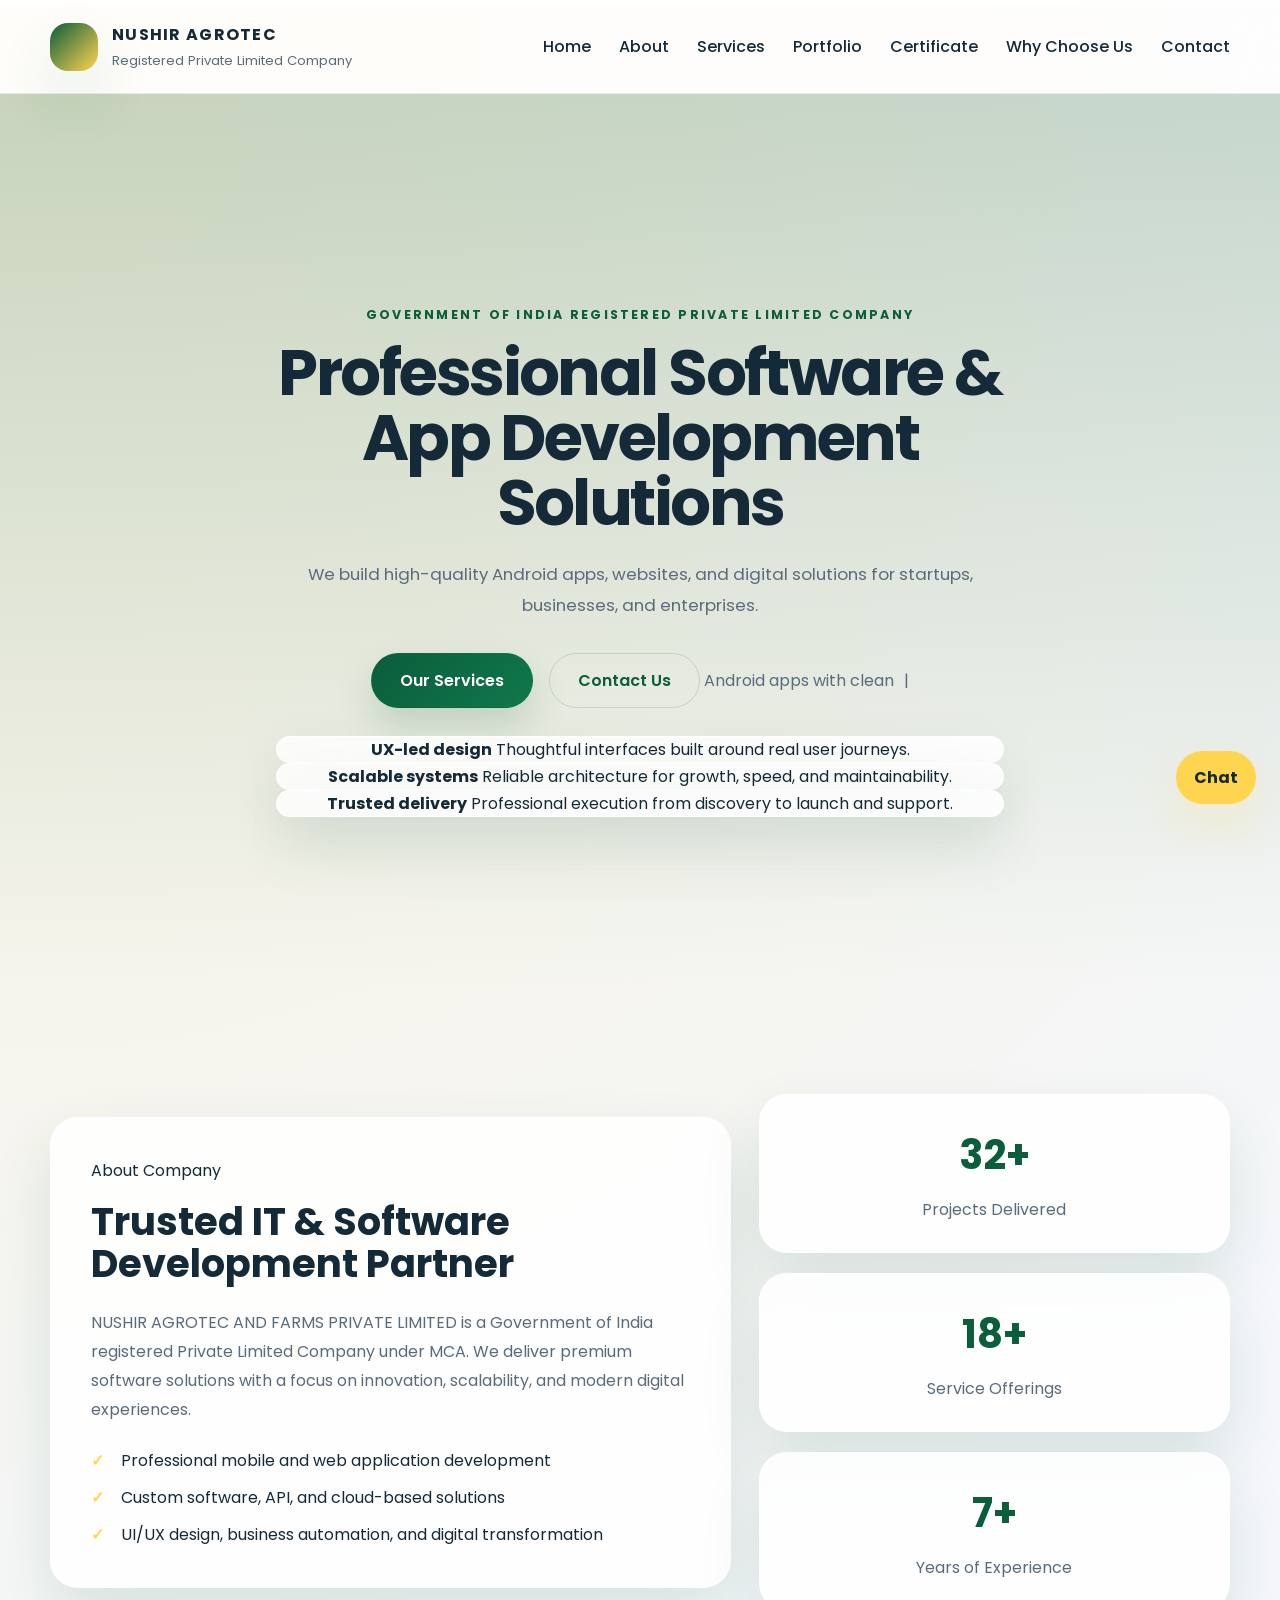
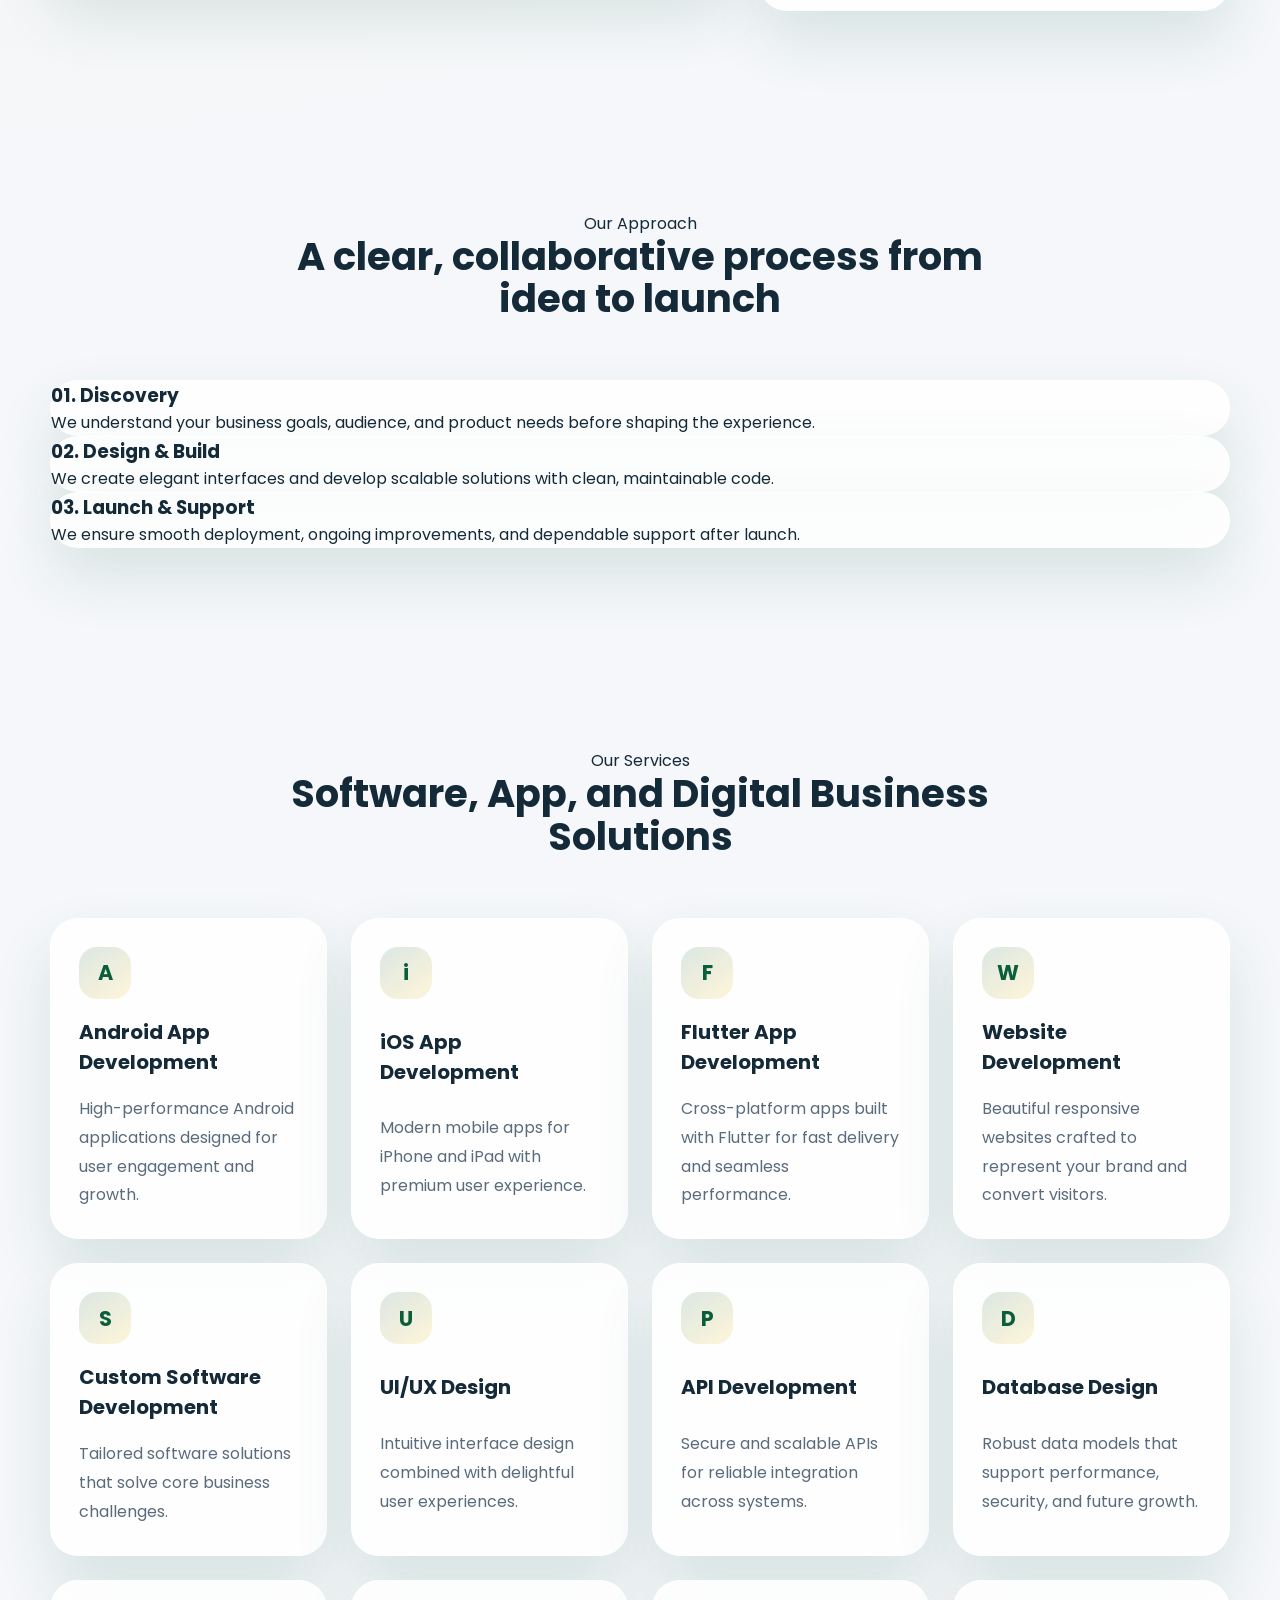
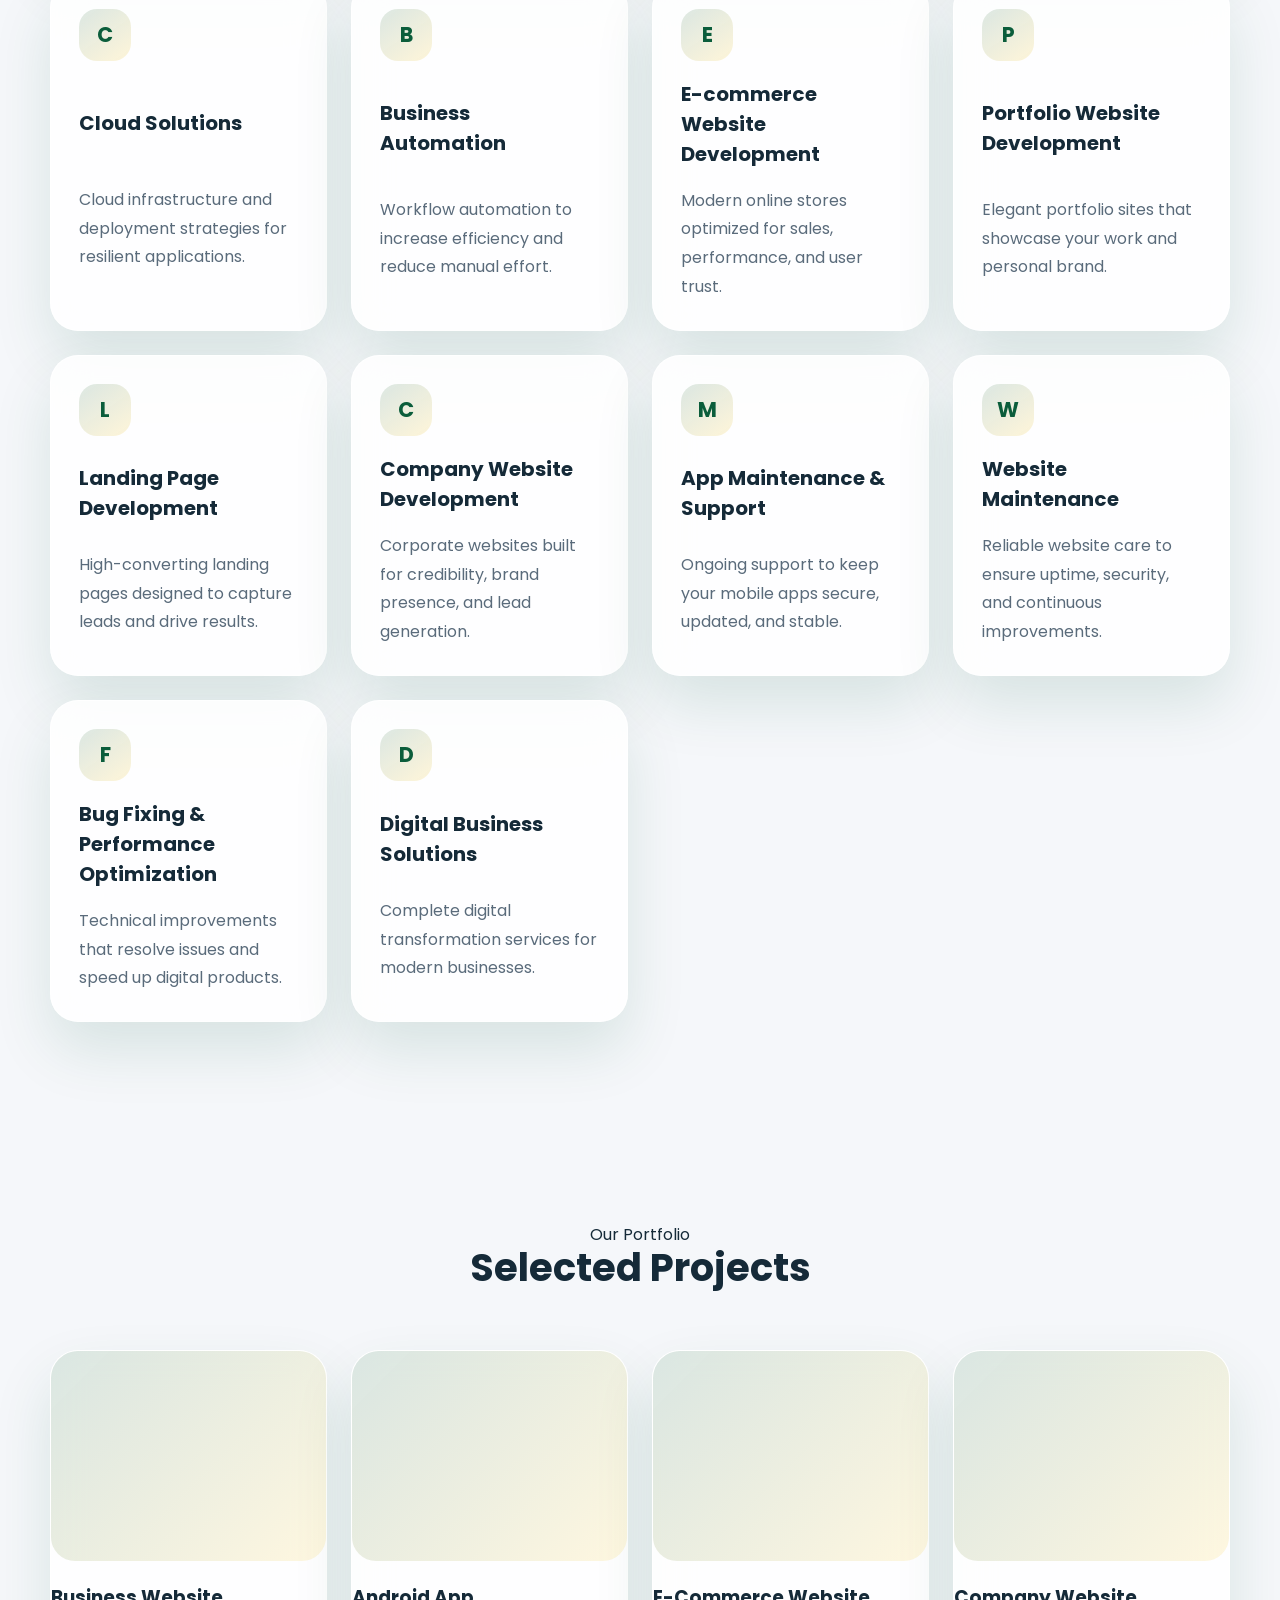
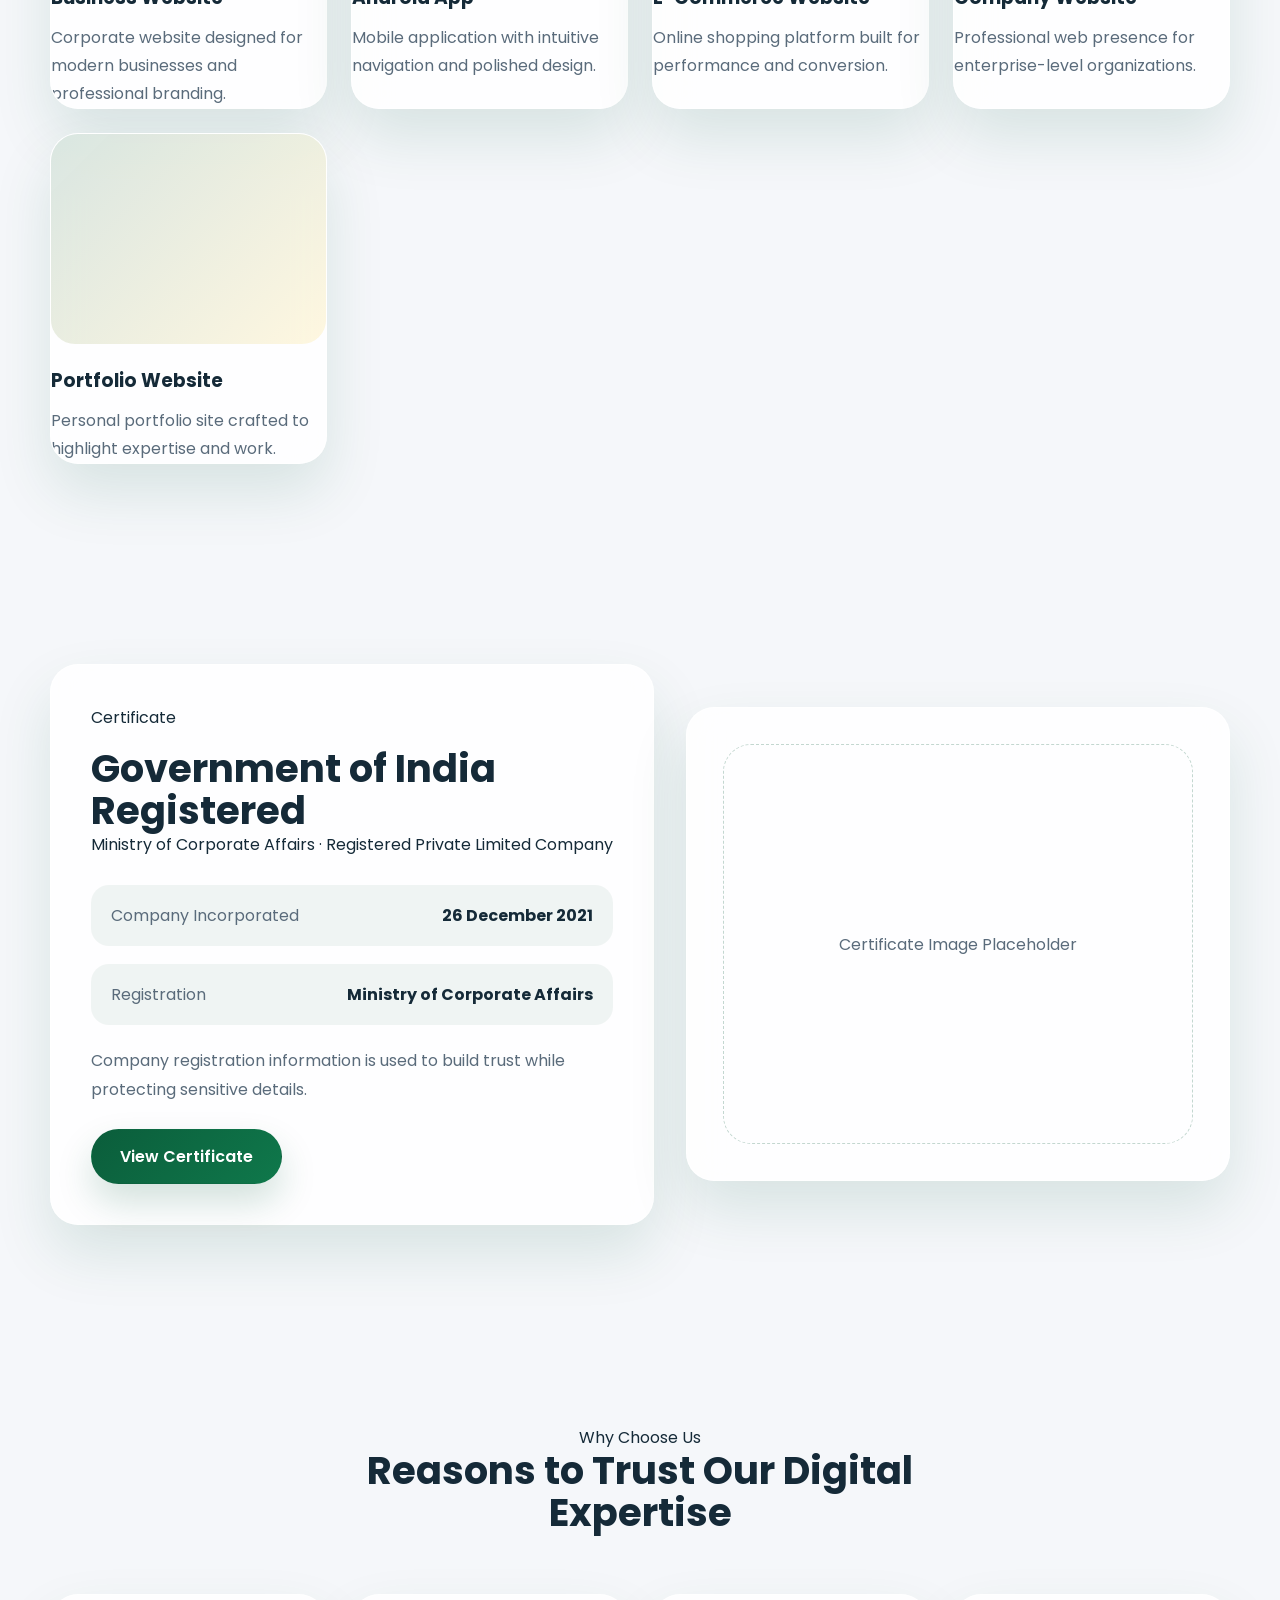
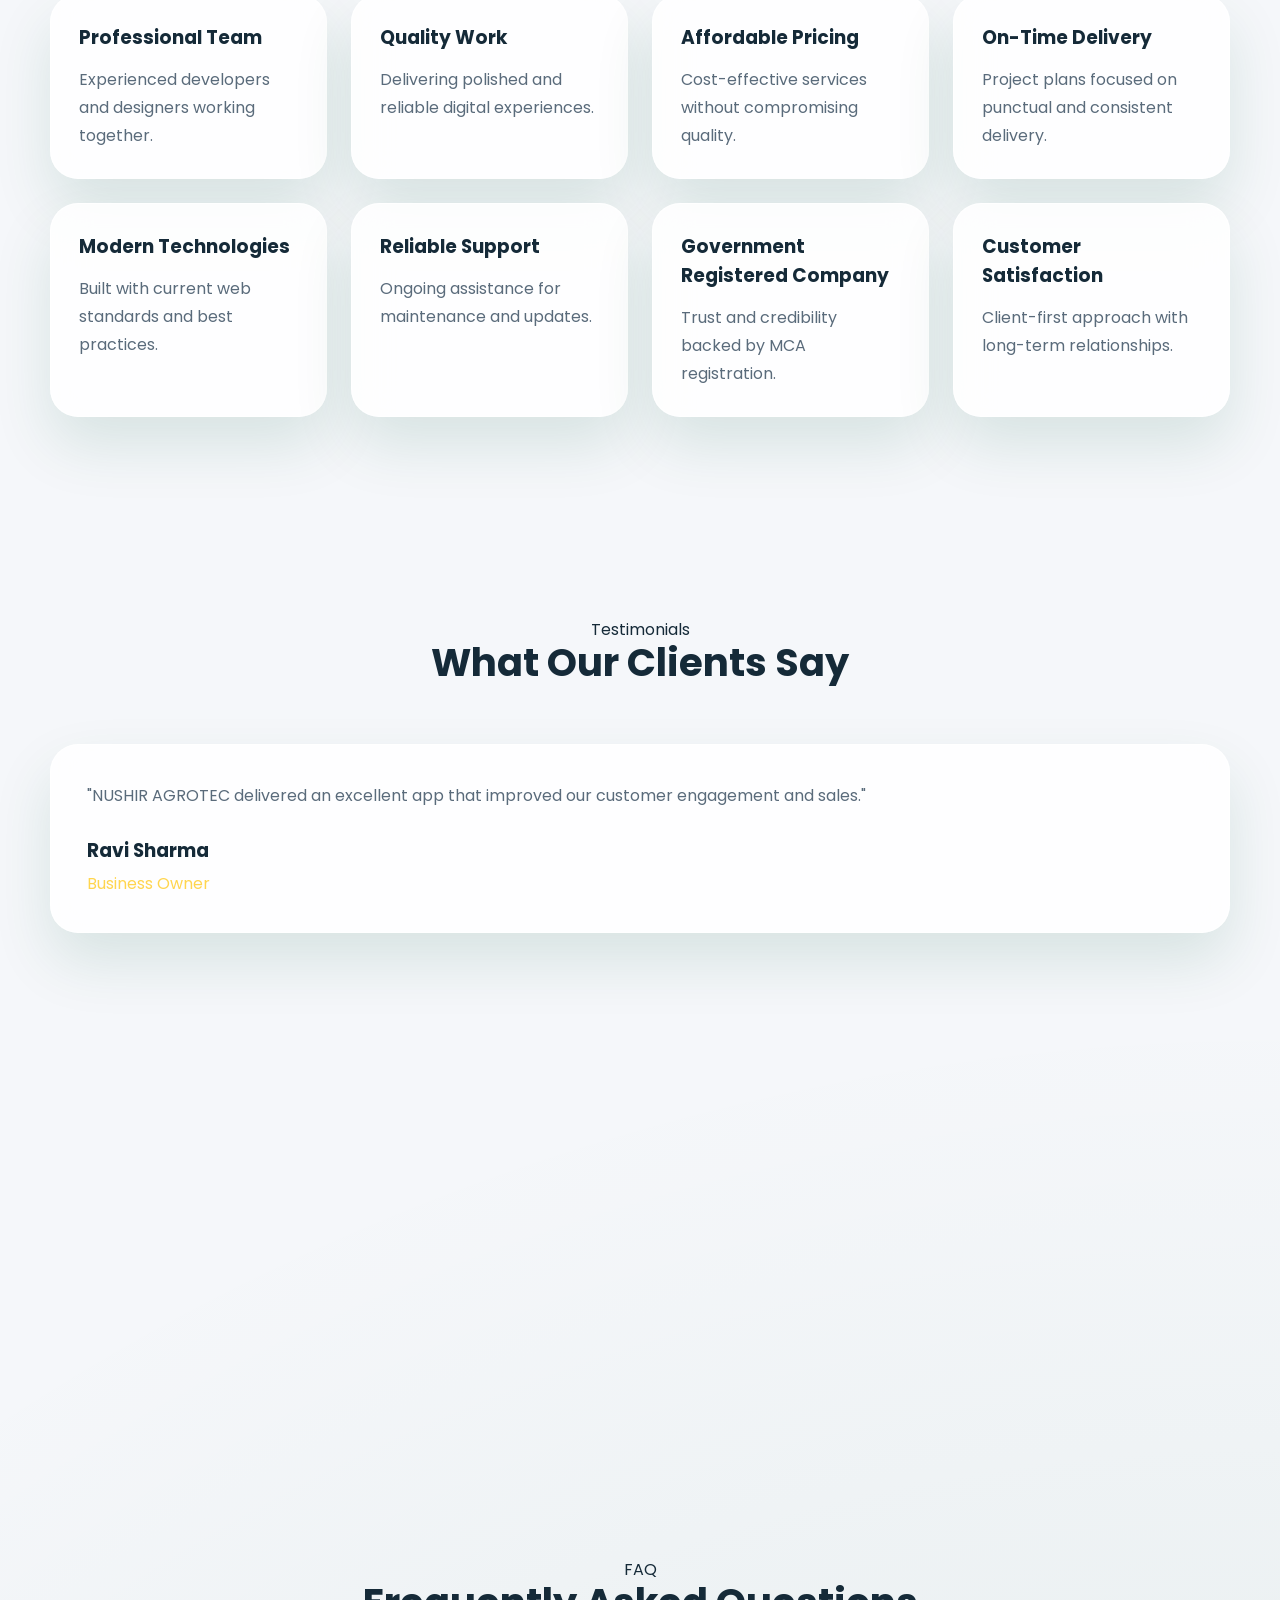
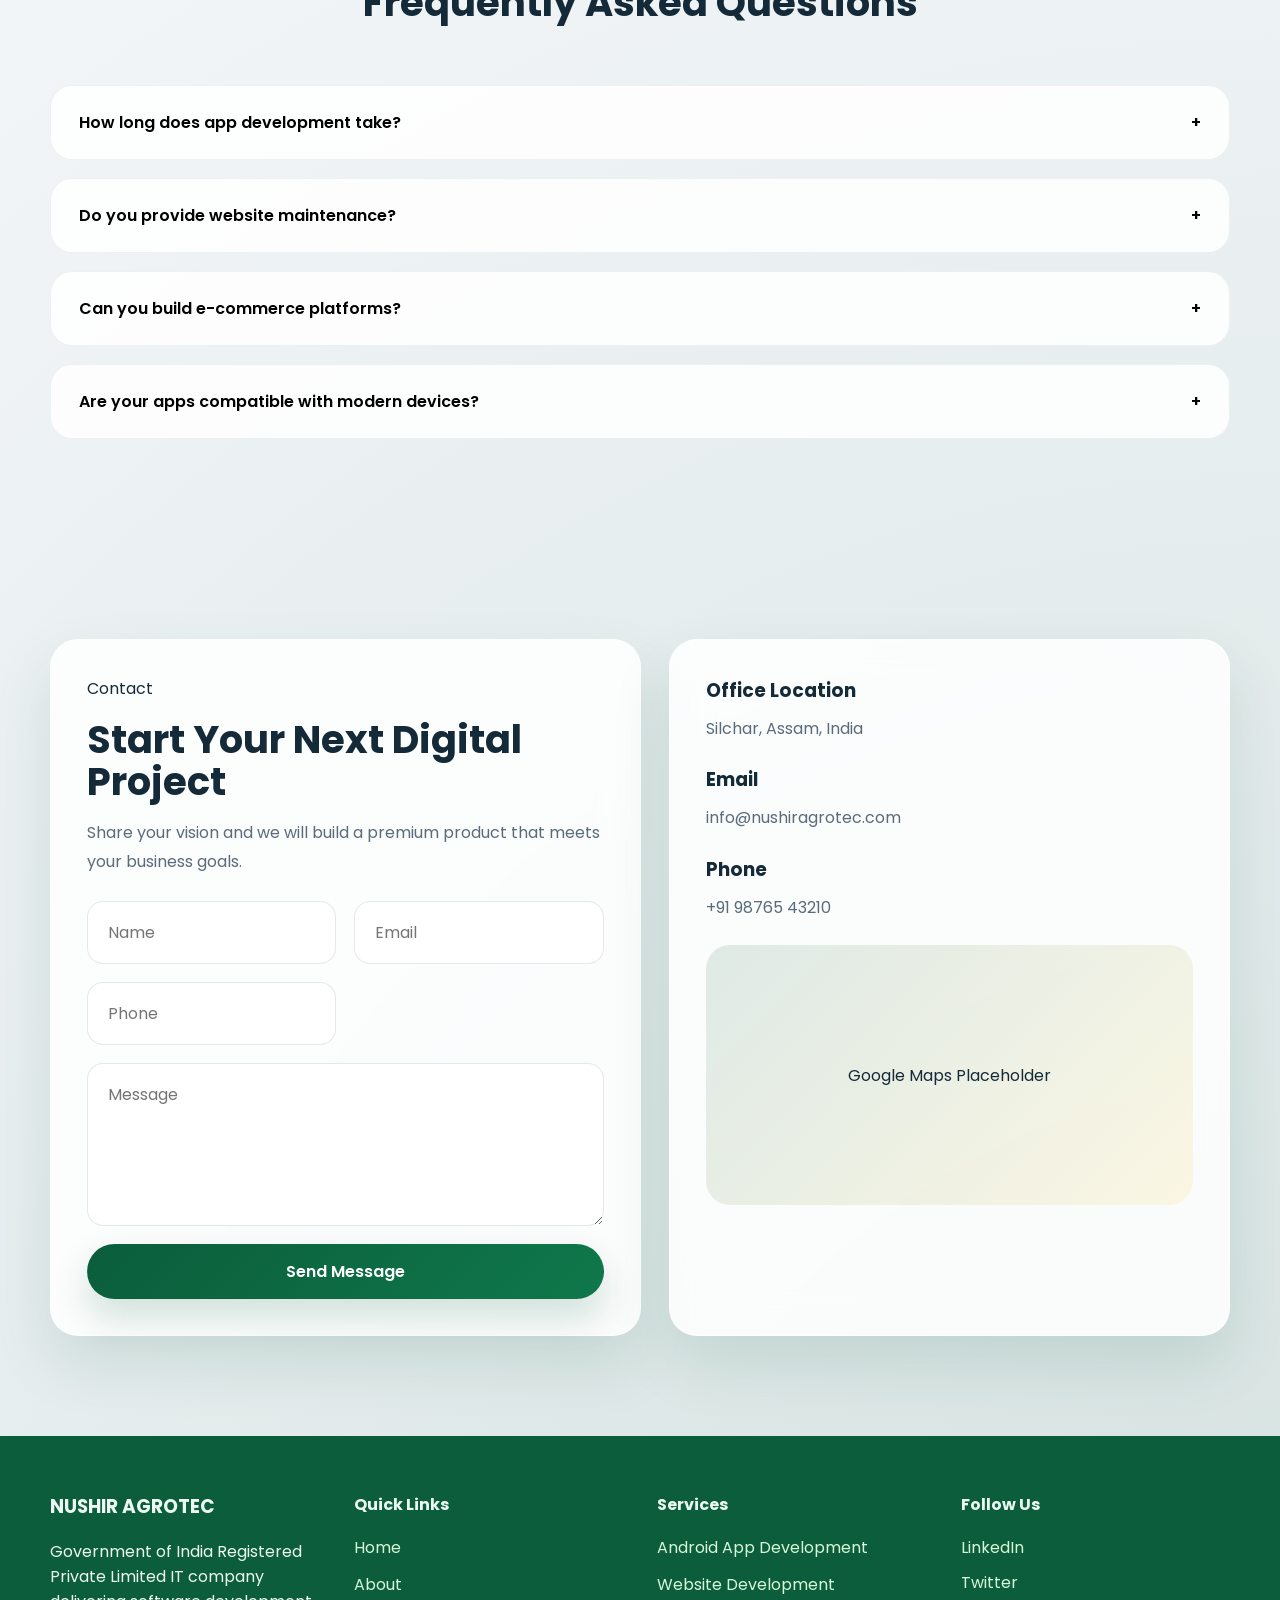
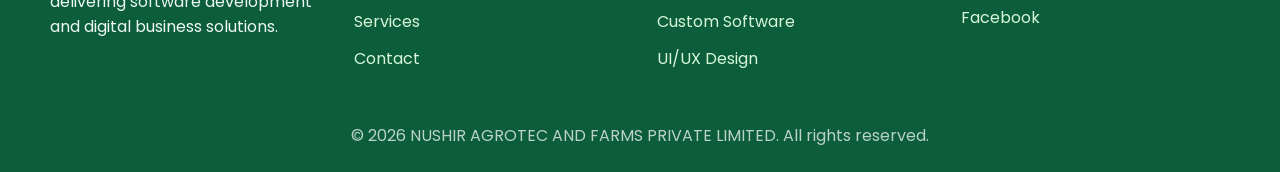
==== index.html @ 6c476fb3 "Initial website upload" ====
﻿<!DOCTYPE html>
<html lang="en">
<head>
<meta charset="UTF-8">
<meta name="viewport" content="width=device-width, initial-scale=1.0">
<title>Updated NUSHIR AGROTEC | Software & App Development</title>
<meta name="description" content="NUSHIR AGROTEC AND FARMS PRIVATE LIMITED is a Government of India registered IT company providing premium Android app, iOS app, website, custom software, and digital business solutions.">
<meta name="keywords" content="Android app development, iOS app development, Flutter development, website development, software development, UI UX design, API development, cloud solutions, business automation">
<meta property="og:title" content="NUSHIR AGROTEC AND FARMS PRIVATE LIMITED | Software & App Development">
<meta property="og:description" content="Professional software development, mobile apps, websites, and digital business solutions from a trusted Government of India registered company.">
<meta property="og:type" content="website">
<meta property="og:url" content="http://localhost:8000">
<meta property="og:image" content="assets/favicon.svg">
<meta name="twitter:card" content="summary_large_image">
<meta name="twitter:title" content="NUSHIR AGROTEC AND FARMS PRIVATE LIMITED | Software & App Development">
<meta name="twitter:description" content="Premium app and software development services from a trusted Government of India registered company.">
<link rel="icon" href="assets/favicon.svg" type="image/svg+xml">
<link rel="preconnect" href="https://fonts.googleapis.com">
<link rel="preconnect" href="https://fonts.gstatic.com" crossorigin>
<link href="https://fonts.googleapis.com/css2?family=Poppins:wght@300;400;500;600;700;800&display=swap" rel="stylesheet">
<link rel="stylesheet" href="style.css">
</head>
<body>
<div class="progress-wrap"><div class="progress-bar"></div></div>
<div class="preloader"><div class="loader-ring"></div></div>
<header class="header">
  <div class="container header-inner">
    <a href="#home" class="logo">
      <span class="brand-mark"></span>
      <div>
        <h1>NUSHIR AGROTEC</h1>
        <p>Registered Private Limited Company</p>
      </div>
    </a>
    <button class="nav-toggle" aria-label="Toggle navigation">
      <span></span><span></span><span></span>
    </button>
    <nav class="nav-menu">
      <a href="#home" class="nav-link">Home</a>
      <a href="#about" class="nav-link">About</a>
      <a href="#services" class="nav-link">Services</a>
      <a href="#portfolio" class="nav-link">Portfolio</a>
      <a href="#certificate" class="nav-link">Certificate</a>
      <a href="#why" class="nav-link">Why Choose Us</a>
      <a href="#contact" class="nav-link">Contact</a>
    </nav>
  </div>
</header>

<section id="home" class="hero-section">
  <div class="hero-overlay"></div>
  <div class="container hero-content">
    <p class="eyebrow">Government of India Registered Private Limited Company</p>
    <h2>Professional Software & App Development Solutions</h2>
    <p class="hero-copy">We build high-quality Android apps, websites, and digital solutions for startups, businesses, and enterprises.</p>
    <div class="hero-actions">
      <a href="#services" class="btn btn-primary">Our Services</a>
      <a href="#contact" class="btn btn-secondary">Contact Us</a>
    </div>
    <p class="typing-line"> <span class="typing-text"></span><span class="cursor">|</span></p>
    <div class="hero-highlights">
      <div class="highlight-card glass-card">
        <strong>UX-led design</strong>
        <span>Thoughtful interfaces built around real user journeys.</span>
      </div>
      <div class="highlight-card glass-card">
        <strong>Scalable systems</strong>
        <span>Reliable architecture for growth, speed, and maintainability.</span>
      </div>
      <div class="highlight-card glass-card">
        <strong>Trusted delivery</strong>
        <span>Professional execution from discovery to launch and support.</span>
      </div>
    </div>
  </div>
</section>

<section id="about" class="section about-section">
  <div class="container section-grid">
    <div class="about-card glass-card">
      <span class="section-label">About Company</span>
      <h2>Trusted IT & Software Development Partner</h2>
      <p>NUSHIR AGROTEC AND FARMS PRIVATE LIMITED is a Government of India registered Private Limited Company under MCA. We deliver premium software solutions with a focus on innovation, scalability, and modern digital experiences.</p>
      <ul class="about-list">
        <li>Professional mobile and web application development</li>
        <li>Custom software, API, and cloud-based solutions</li>
        <li>UI/UX design, business automation, and digital transformation</li>
      </ul>
    </div>
    <div class="about-stats">
      <div class="stat-card glass-card">
        <h3><span class="counter" data-target="32">0</span>+</h3>
        <p>Projects Delivered</p>
      </div>
      <div class="stat-card glass-card">
        <h3><span class="counter" data-target="18">0</span>+</h3>
        <p>Service Offerings</p>
      </div>
      <div class="stat-card glass-card">
        <h3><span class="counter" data-target="7">0</span>+</h3>
        <p>Years of Experience</p>
      </div>
    </div>
  </div>
</section>

<section class="section process-section">
  <div class="container">
    <div class="section-header">
      <span class="section-label">Our Approach</span>
      <h2>A clear, collaborative process from idea to launch</h2>
    </div>
    <div class="process-grid">
      <article class="process-card glass-card">
        <h3>01. Discovery</h3>
        <p>We understand your business goals, audience, and product needs before shaping the experience.</p>
      </article>
      <article class="process-card glass-card">
        <h3>02. Design & Build</h3>
        <p>We create elegant interfaces and develop scalable solutions with clean, maintainable code.</p>
      </article>
      <article class="process-card glass-card">
        <h3>03. Launch & Support</h3>
        <p>We ensure smooth deployment, ongoing improvements, and dependable support after launch.</p>
      </article>
    </div>
  </div>
</section>

<section id="services" class="section services-section">
  <div class="container">
    <div class="section-header">
      <span class="section-label">Our Services</span>
      <h2>Software, App, and Digital Business Solutions</h2>
    </div>
    <div class="services-grid">
      <article class="service-card glass-card">
        <div class="service-icon">A</div>
        <h3>Android App Development</h3>
        <p>High-performance Android applications designed for user engagement and growth.</p>
      </article>
      <article class="service-card glass-card">
        <div class="service-icon">i</div>
        <h3>iOS App Development</h3>
        <p>Modern mobile apps for iPhone and iPad with premium user experience.</p>
      </article>
      <article class="service-card glass-card">
        <div class="service-icon">F</div>
        <h3>Flutter App Development</h3>
        <p>Cross-platform apps built with Flutter for fast delivery and seamless performance.</p>
      </article>
      <article class="service-card glass-card">
        <div class="service-icon">W</div>
        <h3>Website Development</h3>
        <p>Beautiful responsive websites crafted to represent your brand and convert visitors.</p>
      </article>
      <article class="service-card glass-card">
        <div class="service-icon">S</div>
        <h3>Custom Software Development</h3>
        <p>Tailored software solutions that solve core business challenges.</p>
      </article>
      <article class="service-card glass-card">
        <div class="service-icon">U</div>
        <h3>UI/UX Design</h3>
        <p>Intuitive interface design combined with delightful user experiences.</p>
      </article>
      <article class="service-card glass-card">
        <div class="service-icon">P</div>
        <h3>API Development</h3>
        <p>Secure and scalable APIs for reliable integration across systems.</p>
      </article>
      <article class="service-card glass-card">
        <div class="service-icon">D</div>
        <h3>Database Design</h3>
        <p>Robust data models that support performance, security, and future growth.</p>
      </article>
      <article class="service-card glass-card">
        <div class="service-icon">C</div>
        <h3>Cloud Solutions</h3>
        <p>Cloud infrastructure and deployment strategies for resilient applications.</p>
      </article>
      <article class="service-card glass-card">
        <div class="service-icon">B</div>
        <h3>Business Automation</h3>
        <p>Workflow automation to increase efficiency and reduce manual effort.</p>
      </article>
      <article class="service-card glass-card">
        <div class="service-icon">E</div>
        <h3>E-commerce Website Development</h3>
        <p>Modern online stores optimized for sales, performance, and user trust.</p>
      </article>
      <article class="service-card glass-card">
        <div class="service-icon">P</div>
        <h3>Portfolio Website Development</h3>
        <p>Elegant portfolio sites that showcase your work and personal brand.</p>
      </article>
      <article class="service-card glass-card">
        <div class="service-icon">L</div>
        <h3>Landing Page Development</h3>
        <p>High-converting landing pages designed to capture leads and drive results.</p>
      </article>
      <article class="service-card glass-card">
        <div class="service-icon">C</div>
        <h3>Company Website Development</h3>
        <p>Corporate websites built for credibility, brand presence, and lead generation.</p>
      </article>
      <article class="service-card glass-card">
        <div class="service-icon">M</div>
        <h3>App Maintenance & Support</h3>
        <p>Ongoing support to keep your mobile apps secure, updated, and stable.</p>
      </article>
      <article class="service-card glass-card">
        <div class="service-icon">W</div>
        <h3>Website Maintenance</h3>
        <p>Reliable website care to ensure uptime, security, and continuous improvements.</p>
      </article>
      <article class="service-card glass-card">
        <div class="service-icon">F</div>
        <h3>Bug Fixing & Performance Optimization</h3>
        <p>Technical improvements that resolve issues and speed up digital products.</p>
      </article>
      <article class="service-card glass-card">
        <div class="service-icon">D</div>
        <h3>Digital Business Solutions</h3>
        <p>Complete digital transformation services for modern businesses.</p>
      </article>
    </div>
  </div>
</section>

<section id="portfolio" class="section portfolio-section">
  <div class="container">
    <div class="section-header">
      <span class="section-label">Our Portfolio</span>
      <h2>Selected Projects</h2>
    </div>
    <div class="portfolio-grid">
      <article class="portfolio-card glass-card">
        <div class="portfolio-preview"></div>
        <h3>Business Website</h3>
        <p>Corporate website designed for modern businesses and professional branding.</p>
      </article>
      <article class="portfolio-card glass-card">
        <div class="portfolio-preview"></div>
        <h3>Android App</h3>
        <p>Mobile application with intuitive navigation and polished design.</p>
      </article>
      <article class="portfolio-card glass-card">
        <div class="portfolio-preview"></div>
        <h3>E-Commerce Website</h3>
        <p>Online shopping platform built for performance and conversion.</p>
      </article>
      <article class="portfolio-card glass-card">
        <div class="portfolio-preview"></div>
        <h3>Company Website</h3>
        <p>Professional web presence for enterprise-level organizations.</p>
      </article>
      <article class="portfolio-card glass-card">
        <div class="portfolio-preview"></div>
        <h3>Portfolio Website</h3>
        <p>Personal portfolio site crafted to highlight expertise and work.</p>
      </article>
    </div>
  </div>
</section>

<section id="certificate" class="section certificate-section">
  <div class="container section-grid">
    <div class="certificate-card glass-card">
      <span class="section-label">Certificate</span>
      <h2>Government of India Registered</h2>
      <p>Ministry of Corporate Affairs · Registered Private Limited Company</p>
      <div class="certificate-details">
        <div>
          <span>Company Incorporated</span>
          <strong>26 December 2021</strong>
        </div>
        <div>
          <span>Registration</span>
          <strong>Ministry of Corporate Affairs</strong>
        </div>
      </div>
      <p class="certificate-note">Company registration information is used to build trust while protecting sensitive details.</p>
      <a href="#contact" class="btn btn-primary">View Certificate</a>
    </div>
    <div class="certificate-visual glass-card">
      <div class="certificate-placeholder">
        <span>Certificate Image Placeholder</span>
      </div>
    </div>
  </div>
</section>

<section id="why" class="section why-section">
  <div class="container">
    <div class="section-header">
      <span class="section-label">Why Choose Us</span>
      <h2>Reasons to Trust Our Digital Expertise</h2>
    </div>
    <div class="why-grid">
      <div class="why-card glass-card"><h3>Professional Team</h3><p>Experienced developers and designers working together.</p></div>
      <div class="why-card glass-card"><h3>Quality Work</h3><p>Delivering polished and reliable digital experiences.</p></div>
      <div class="why-card glass-card"><h3>Affordable Pricing</h3><p>Cost-effective services without compromising quality.</p></div>
      <div class="why-card glass-card"><h3>On-Time Delivery</h3><p>Project plans focused on punctual and consistent delivery.</p></div>
      <div class="why-card glass-card"><h3>Modern Technologies</h3><p>Built with current web standards and best practices.</p></div>
      <div class="why-card glass-card"><h3>Reliable Support</h3><p>Ongoing assistance for maintenance and updates.</p></div>
      <div class="why-card glass-card"><h3>Government Registered Company</h3><p>Trust and credibility backed by MCA registration.</p></div>
      <div class="why-card glass-card"><h3>Customer Satisfaction</h3><p>Client-first approach with long-term relationships.</p></div>
    </div>
  </div>
</section>

<section class="section testimonials-section">
  <div class="container">
    <div class="section-header">
      <span class="section-label">Testimonials</span>
      <h2>What Our Clients Say</h2>
    </div>
    <div class="testimonial-slider">
      <article class="testimonial-card active glass-card">
        <p>"NUSHIR AGROTEC delivered an excellent app that improved our customer engagement and sales."</p>
        <h3>Ravi Sharma</h3>
        <span>Business Owner</span>
      </article>
      <article class="testimonial-card glass-card">
        <p>"The website development process was smooth, and the final product looks premium and modern."</p>
        <h3>Priya Das</h3>
        <span>Marketing Head</span>
      </article>
      <article class="testimonial-card glass-card">
        <p>"Their custom software solution helped us automate key workflows and save time."</p>
        <h3>Arjun Singh</h3>
        <span>Operations Manager</span>
      </article>
    </div>
  </div>
</section>

<section class="section faq-section">
  <div class="container">
    <div class="section-header">
      <span class="section-label">FAQ</span>
      <h2>Frequently Asked Questions</h2>
    </div>
    <div class="faq-grid">
      <div class="faq-item">
        <button class="faq-question"><span>How long does app development take?</span><span class="faq-icon">+</span></button>
        <div class="faq-content"><p>App development timelines vary depending on complexity, but most projects complete in 6–12 weeks.</p></div>
      </div>
      <div class="faq-item">
        <button class="faq-question"><span>Do you provide website maintenance?</span><span class="faq-icon">+</span></button>
        <div class="faq-content"><p>Yes, we offer website maintenance, bug fixing, updates, and performance optimization packages.</p></div>
      </div>
      <div class="faq-item">
        <button class="faq-question"><span>Can you build e-commerce platforms?</span><span class="faq-icon">+</span></button>
        <div class="faq-content"><p>Absolutely. We build e-commerce websites with secure payment integration and user-friendly shopping experiences.</p></div>
      </div>
      <div class="faq-item">
        <button class="faq-question"><span>Are your apps compatible with modern devices?</span><span class="faq-icon">+</span></button>
        <div class="faq-content"><p>Yes, we design apps for current Android and iOS standards, ensuring compatibility and performance.</p></div>
      </div>
    </div>
  </div>
</section>

<section id="contact" class="section contact-section">
  <div class="container section-grid">
    <div class="contact-card glass-card">
      <span class="section-label">Contact</span>
      <h2>Start Your Next Digital Project</h2>
      <p>Share your vision and we will build a premium product that meets your business goals.</p>
      <form class="contact-form">
        <div class="form-row">
          <input type="text" placeholder="Name" required>
          <input type="email" placeholder="Email" required>
        </div>
        <div class="form-row">
          <input type="tel" placeholder="Phone" required>
        </div>
        <textarea placeholder="Message" rows="5" required></textarea>
        <button type="submit" class="btn btn-primary">Send Message</button>
      </form>
    </div>
    <div class="contact-info glass-card">
      <div class="contact-block">
        <h3>Office Location</h3>
        <p>Silchar, Assam, India</p>
      </div>
      <div class="contact-block">
        <h3>Email</h3>
        <p>info@nushiragrotec.com</p>
      </div>
      <div class="contact-block">
        <h3>Phone</h3>
        <p>+91 98765 43210</p>
      </div>
      <div class="contact-map">
        <span>Google Maps Placeholder</span>
      </div>
    </div>
  </div>
</section>

<footer class="footer">
  <div class="container footer-grid">
    <div>
      <h3>NUSHIR AGROTEC</h3>
      <p>Government of India Registered Private Limited IT company delivering software development and digital business solutions.</p>
    </div>
    <div>
      <h4>Quick Links</h4>
      <a href="#home">Home</a>
      <a href="#about">About</a>
      <a href="#services">Services</a>
      <a href="#contact">Contact</a>
    </div>
    <div>
      <h4>Services</h4>
      <a href="#services">Android App Development</a>
      <a href="#services">Website Development</a>
      <a href="#services">Custom Software</a>
      <a href="#services">UI/UX Design</a>
    </div>
    <div>
      <h4>Follow Us</h4>
      <div class="social-links">
        <a href="#">LinkedIn</a>
        <a href="#">Twitter</a>
        <a href="#">Facebook</a>
      </div>
    </div>
  </div>
  <p class="footer-note">© 2026 NUSHIR AGROTEC AND FARMS PRIVATE LIMITED. All rights reserved.</p>
</footer>

<button class="scroll-top" aria-label="Scroll to top">↑</button>
<a class="whatsapp-float" href="https://wa.me/919876543210" target="_blank" aria-label="WhatsApp">
  <span>Chat</span>
</a>
<script src="script.js"></script>
</body>
</html>
---- style.css ----
﻿* {
  margin: 0;
  padding: 0;
  box-sizing: border-box;
  font-family: 'Poppins', sans-serif;
}

:root {
  --bg: #F5F7FA;
  --surface: rgba(255, 255, 255, 0.86);
  --surface-strong: #ffffff;
  --primary: #0B5D3B;
  --secondary: #FFD54F;
  --text: #152A38;
  --muted: #5A6B7B;
  --shadow: 0 28px 60px rgba(11, 93, 59, 0.12);
}

html {
  scroll-behavior: smooth;
}

body {
  min-height: 100vh;
  background: radial-gradient(circle at top left, rgba(255, 213, 79, 0.18), transparent 18%),
    radial-gradient(circle at bottom right, rgba(11, 93, 59, 0.14), transparent 24%),
    var(--bg);
  color: var(--text);
}

img {
  max-width: 100%;
  display: block;
}

a {
  color: inherit;
  text-decoration: none;
}

button,
input,
textarea {
  font: inherit;
}

.container {
  width: min(1180px, calc(100% - 40px));
  margin: 0 auto;
}

.progress-wrap {
  position: fixed;
  inset: 0 0 auto 0;
  height: 4px;
  background: rgba(255, 255, 255, 0.5);
  z-index: 9999;
}

.progress-bar {
  width: 0;
  height: 100%;
  background: linear-gradient(90deg, var(--primary), var(--secondary));
}

.preloader {
  position: fixed;
  inset: 0;
  display: grid;
  place-items: center;
  background: #fff;
  z-index: 9998;
  transition: opacity 0.4s ease, visibility 0.4s ease;
}

body.loaded .preloader {
  opacity: 0;
  visibility: hidden;
}

.loader-ring {
  width: 72px;
  height: 72px;
  border: 8px solid rgba(11, 93, 59, 0.14);
  border-top-color: var(--primary);
  border-radius: 50%;
  animation: spin 1.2s linear infinite;
}

@keyframes spin {
  to {
    transform: rotate(360deg);
  }
}

.header {
  position: sticky;
  top: 0;
  z-index: 1000;
  background: rgba(255, 255, 255, 0.82);
  backdrop-filter: blur(18px);
  border-bottom: 1px solid rgba(15, 23, 42, 0.08);
}

.header-inner {
  display: flex;
  align-items: center;
  justify-content: space-between;
  gap: 24px;
  padding: 22px 0;
}

.logo {
  display: inline-flex;
  align-items: center;
  gap: 14px;
}

.brand-mark {
  width: 48px;
  height: 48px;
  border-radius: 18px;
  background: linear-gradient(135deg, var(--primary), var(--secondary));
  box-shadow: var(--shadow);
}

.logo h1 {
  font-size: 1rem;
  letter-spacing: 0.08em;
}

.logo p {
  font-size: 0.82rem;
  color: var(--muted);
  margin-top: 4px;
}

.nav-toggle {
  display: none;
  border: none;
  background: transparent;
  cursor: pointer;
}

.nav-toggle span {
  display: block;
  width: 26px;
  height: 2px;
  background: var(--text);
  margin: 5px 0;
  transition: transform 0.3s ease;
}

.nav-menu {
  display: flex;
  align-items: center;
  gap: 28px;
}

.nav-link {
  font-weight: 500;
  color: var(--text);
  transition: color 0.3s ease;
}

.nav-link:hover {
  color: var(--primary);
}

.hero-section {
  position: relative;
  min-height: 100vh;
  display: grid;
  place-items: center;
  padding: 120px 0 90px;
  overflow: hidden;
}

.hero-overlay {
  position: absolute;
  inset: 0;
  background: linear-gradient(180deg, rgba(11, 93, 59, 0.2), rgba(255, 255, 255, 0.04));
  pointer-events: none;
}

.hero-content {
  position: relative;
  z-index: 1;
  text-align: center;
  max-width: 760px;
  padding: 0 16px;
}

.eyebrow {
  display: inline-flex;
  color: var(--primary);
  font-weight: 700;
  text-transform: uppercase;
  letter-spacing: 0.18em;
  font-size: 0.78rem;
  margin-bottom: 16px;
}

.hero-section h2 {
  font-size: clamp(2.9rem, 5vw, 4.5rem);
  line-height: 1.02;
  letter-spacing: -0.04em;
  margin-bottom: 24px;
}

.hero-copy {
  font-size: 1.05rem;
  color: var(--muted);
  line-height: 1.85;
  margin-bottom: 32px;
}

.hero-actions {
  display: inline-flex;
  flex-wrap: wrap;
  gap: 16px;
  justify-content: center;
  margin-bottom: 28px;
}

.btn {
  display: inline-flex;
  align-items: center;
  justify-content: center;
  padding: 14px 28px;
  border-radius: 999px;
  border: 1px solid transparent;
  font-weight: 600;
  transition: transform 0.3s ease, box-shadow 0.3s ease, background-color 0.3s ease;
}

.btn:hover {
  transform: translateY(-2px);
}

.btn-primary {
  background: linear-gradient(135deg, var(--primary), #0F784B);
  color: #fff;
  box-shadow: 0 18px 36px rgba(11, 93, 59, 0.18);
}

.btn-secondary {
  background: transparent;
  color: var(--primary);
  border-color: rgba(11, 93, 59, 0.16);
}

.typing-line {
  display: inline-flex;
  gap: 10px;
  font-size: 1rem;
  color: var(--muted);
  align-items: center;
}

.cursor {
  animation: blink 0.85s infinite;
}

@keyframes blink {
  0%, 100% { opacity: 0; }
  50% { opacity: 1; }
}

.section {
  padding: 100px 0;
}

.section-header {
  text-align: center;
  margin-bottom: 60px;
}

.section h2 {
  font-size: clamp(2rem, 3vw, 3rem);
  max-width: 700px;
  margin: 0 auto;
  line-height: 1.1;
}

.section-grid {
  display: grid;
  gap: 28px;
}

.glass-card {
  background: var(--surface);
  border: 1px solid rgba(255, 255, 255, 0.72);
  border-radius: 28px;
  box-shadow: var(--shadow);
  backdrop-filter: blur(18px);
}

.about-section .section-grid {
  grid-template-columns: 1.3fr 0.9fr;
  align-items: center;
}

.about-card {
  padding: 40px;
}

.about-card h2 {
  margin: 18px 0 24px;
}

.about-card p {
  color: var(--muted);
  line-height: 1.8;
  margin-bottom: 24px;
}

.about-list {
  list-style: none;
  display: grid;
  gap: 12px;
}

.about-list li {
  position: relative;
  padding-left: 30px;
  color: var(--text);
}

.about-list li::before {
  content: '✓';
  position: absolute;
  left: 0;
  top: 0;
  color: var(--secondary);
  font-weight: 700;
}

.about-stats {
  display: grid;
  gap: 20px;
}

.stat-card {
  padding: 30px;
  text-align: center;
}

.stat-card h3 {
  font-size: 2.5rem;
  color: var(--primary);
  margin-bottom: 12px;
}

.stat-card p {
  color: var(--muted);
}

.services-grid {
  display: grid;
  grid-template-columns: repeat(auto-fit, minmax(260px, 1fr));
  gap: 24px;
}

.service-card {
  padding: 28px;
  min-height: 220px;
  display: grid;
  gap: 18px;
  transition: transform 0.35s ease, box-shadow 0.35s ease;
}

.service-card:hover {
  transform: translateY(-10px);
  box-shadow: 0 30px 80px rgba(11, 93, 59, 0.14);
}

.service-icon {
  width: 52px;
  height: 52px;
  border-radius: 18px;
  background: linear-gradient(145deg, rgba(11, 93, 59, 0.14), rgba(255, 213, 79, 0.22));
  display: grid;
  place-items: center;
  font-weight: 700;
  color: var(--primary);
  font-size: 1.3rem;
}

.service-card h3 {
  font-size: 1.25rem;
}

.service-card p {
  color: var(--muted);
  line-height: 1.8;
}

.portfolio-grid {
  display: grid;
  grid-template-columns: repeat(auto-fit, minmax(260px, 1fr));
  gap: 24px;
}

.portfolio-card {
  overflow: hidden;
}

.portfolio-preview {
  min-height: 210px;
  background: linear-gradient(135deg, rgba(11,93,59,0.15), rgba(255,213,79,0.18));
  border-radius: 24px;
  margin-bottom: 22px;
  display: grid;
  place-items: center;
  color: var(--primary);
  font-weight: 700;
}

.portfolio-card h3 {
  margin-bottom: 12px;
}

.portfolio-card p {
  color: var(--muted);
  line-height: 1.75;
}

.certificate-section .section-grid {
  grid-template-columns: 1fr 0.9fr;
  align-items: center;
  gap: 32px;
}

.certificate-card {
  padding: 40px;
}

.certificate-card h2 {
  margin-top: 18px;
}

.certificate-details {
  display: grid;
  gap: 18px;
  margin: 28px 0 22px;
}

.certificate-details div {
  display: flex;
  justify-content: space-between;
  align-items: center;
  background: rgba(11, 93, 59, 0.06);
  border-radius: 18px;
  padding: 18px 20px;
}

.certificate-details span {
  color: var(--muted);
}

.certificate-details strong {
  color: var(--text);
}

.certificate-note {
  color: var(--muted);
  line-height: 1.8;
  margin-bottom: 24px;
}

.certificate-visual {
  padding: 36px;
}

.certificate-placeholder {
  min-height: 400px;
  border-radius: 28px;
  border: 1px dashed rgba(11, 93, 59, 0.24);
  display: grid;
  place-items: center;
  color: var(--muted);
  text-align: center;
  padding: 18px;
}

.why-grid {
  display: grid;
  grid-template-columns: repeat(auto-fit, minmax(240px, 1fr));
  gap: 24px;
}

.why-card {
  padding: 28px;
  min-height: 180px;
  transition: transform 0.3s ease, box-shadow 0.3s ease;
}

.why-card:hover {
  transform: translateY(-8px);
  box-shadow: 0 30px 55px rgba(11, 93, 59, 0.12);
}

.why-card h3 {
  margin-bottom: 14px;
}

.why-card p {
  color: var(--muted);
  line-height: 1.75;
}

.testimonial-slider {
  display: grid;
  gap: 24px;
}

.testimonial-card {
  padding: 36px;
  position: relative;
  opacity: 0;
  transform: translateY(20px);
  transition: opacity 0.5s ease, transform 0.5s ease;
}

.testimonial-card.active {
  opacity: 1;
  transform: translateY(0);
}

.testimonial-card p {
  color: var(--muted);
  line-height: 1.9;
  margin-bottom: 24px;
}

.testimonial-card h3 {
  margin-bottom: 6px;
}

.testimonial-card span {
  color: var(--secondary);
}

.faq-grid {
  display: grid;
  gap: 18px;
}

.faq-item {
  border-radius: 22px;
  overflow: hidden;
  background: var(--surface);
  border: 1px solid rgba(15, 23, 42, 0.06);
}

.faq-question {
  width: 100%;
  border: none;
  background: transparent;
  padding: 24px 28px;
  display: flex;
  align-items: center;
  justify-content: space-between;
  font-size: 1rem;
  font-weight: 600;
  cursor: pointer;
}

.faq-content {
  max-height: 0;
  overflow: hidden;
  transition: max-height 0.35s ease;
  padding: 0 28px;
}

.faq-content p {
  color: var(--muted);
  line-height: 1.75;
  padding-bottom: 24px;
}

.contact-section .section-grid {
  grid-template-columns: 1fr 0.95fr;
  gap: 28px;
}

.contact-card,
.contact-info {
  padding: 36px;
}

.contact-card h2 {
  margin: 18px 0 16px;
}

.contact-card p {
  color: var(--muted);
  line-height: 1.8;
  margin-bottom: 24px;
}

.contact-form {
  display: grid;
  gap: 18px;
}

.form-row {
  display: grid;
  gap: 18px;
  grid-template-columns: repeat(2, minmax(0, 1fr));
}

.contact-form input,
.contact-form textarea {
  width: 100%;
  padding: 18px 20px;
  border: 1px solid rgba(15, 23, 42, 0.1);
  border-radius: 16px;
  background: #fff;
  color: var(--text);
}

.contact-form textarea {
  resize: vertical;
}

.contact-block {
  margin-bottom: 22px;
}

.contact-block h3 {
  margin-bottom: 10px;
}

.contact-block p {
  color: var(--muted);
  line-height: 1.8;
}

.contact-map {
  min-height: 260px;
  border-radius: 24px;
  background: linear-gradient(135deg, rgba(11, 93, 59, 0.12), rgba(255, 213, 79, 0.14));
  display: grid;
  place-items: center;
  color: var(--text);
  text-align: center;
  padding: 18px;
}

.footer {
  padding: 56px 0 24px;
  background: #0B5D3B;
  color: #eef8f2;
}

.footer-grid {
  display: grid;
  grid-template-columns: repeat(auto-fit, minmax(220px, 1fr));
  gap: 34px;
}

.footer h3,
.footer h4 {
  margin-bottom: 18px;
}

.footer a {
  display: block;
  margin-bottom: 12px;
  color: #d7f7d9;
}

.social-links a {
  margin-bottom: 10px;
}

.footer-note {
  margin-top: 40px;
  text-align: center;
  color: rgba(255, 255, 255, 0.72);
}

.scroll-top {
  position: fixed;
  right: 24px;
  bottom: 24px;
  width: 52px;
  height: 52px;
  border: none;
  border-radius: 50%;
  background: linear-gradient(135deg, var(--primary), var(--secondary));
  color: #fff;
  font-size: 1.2rem;
  cursor: pointer;
  opacity: 0;
  visibility: hidden;
  transform: translateY(12px);
  transition: opacity 0.3s ease, transform 0.3s ease, visibility 0.3s ease;
  z-index: 999;
}

.scroll-top.visible {
  opacity: 1;
  visibility: visible;
  transform: translateY(0);
}

.whatsapp-float {
  position: fixed;
  right: 24px;
  bottom: 96px;
  background: var(--secondary);
  color: var(--text);
  padding: 14px 18px;
  border-radius: 999px;
  box-shadow: 0 22px 50px rgba(255, 213, 79, 0.22);
  font-weight: 700;
  z-index: 999;
}

.whatsapp-float:hover {
  transform: translateY(-2px);
}

@media (max-width: 980px) {
  .about-section .section-grid,
  .certificate-section .section-grid,
  .contact-section .section-grid {
    grid-template-columns: 1fr;
  }

  .form-row {
    grid-template-columns: 1fr;
  }
}

@media (max-width: 820px) {
  .nav-menu {
    position: fixed;
    inset: 84px 16px auto auto;
    flex-direction: column;
    gap: 16px;
    background: rgba(255, 255, 255, 0.96);
    border-radius: 24px;
    padding: 18px 20px;
    box-shadow: var(--shadow);
    display: none;
    width: calc(100% - 32px);
  }

  .nav-menu.active {
    display: flex;
  }

  .nav-toggle {
    display: inline-flex;
  }

  .header-inner {
    align-items: center;
  }
}

@media (max-width: 640px) {
  .hero-actions {
    flex-direction: column;
  }

  .hero-copy {
    font-size: 1rem;
  }

  .service-card,
  .why-card,
  .portfolio-card,
  .testimonial-card,
  .stat-card,
  .contact-card,
  .contact-info,
  .certificate-card,
  .certificate-visual {
    padding: 24px;
  }
}
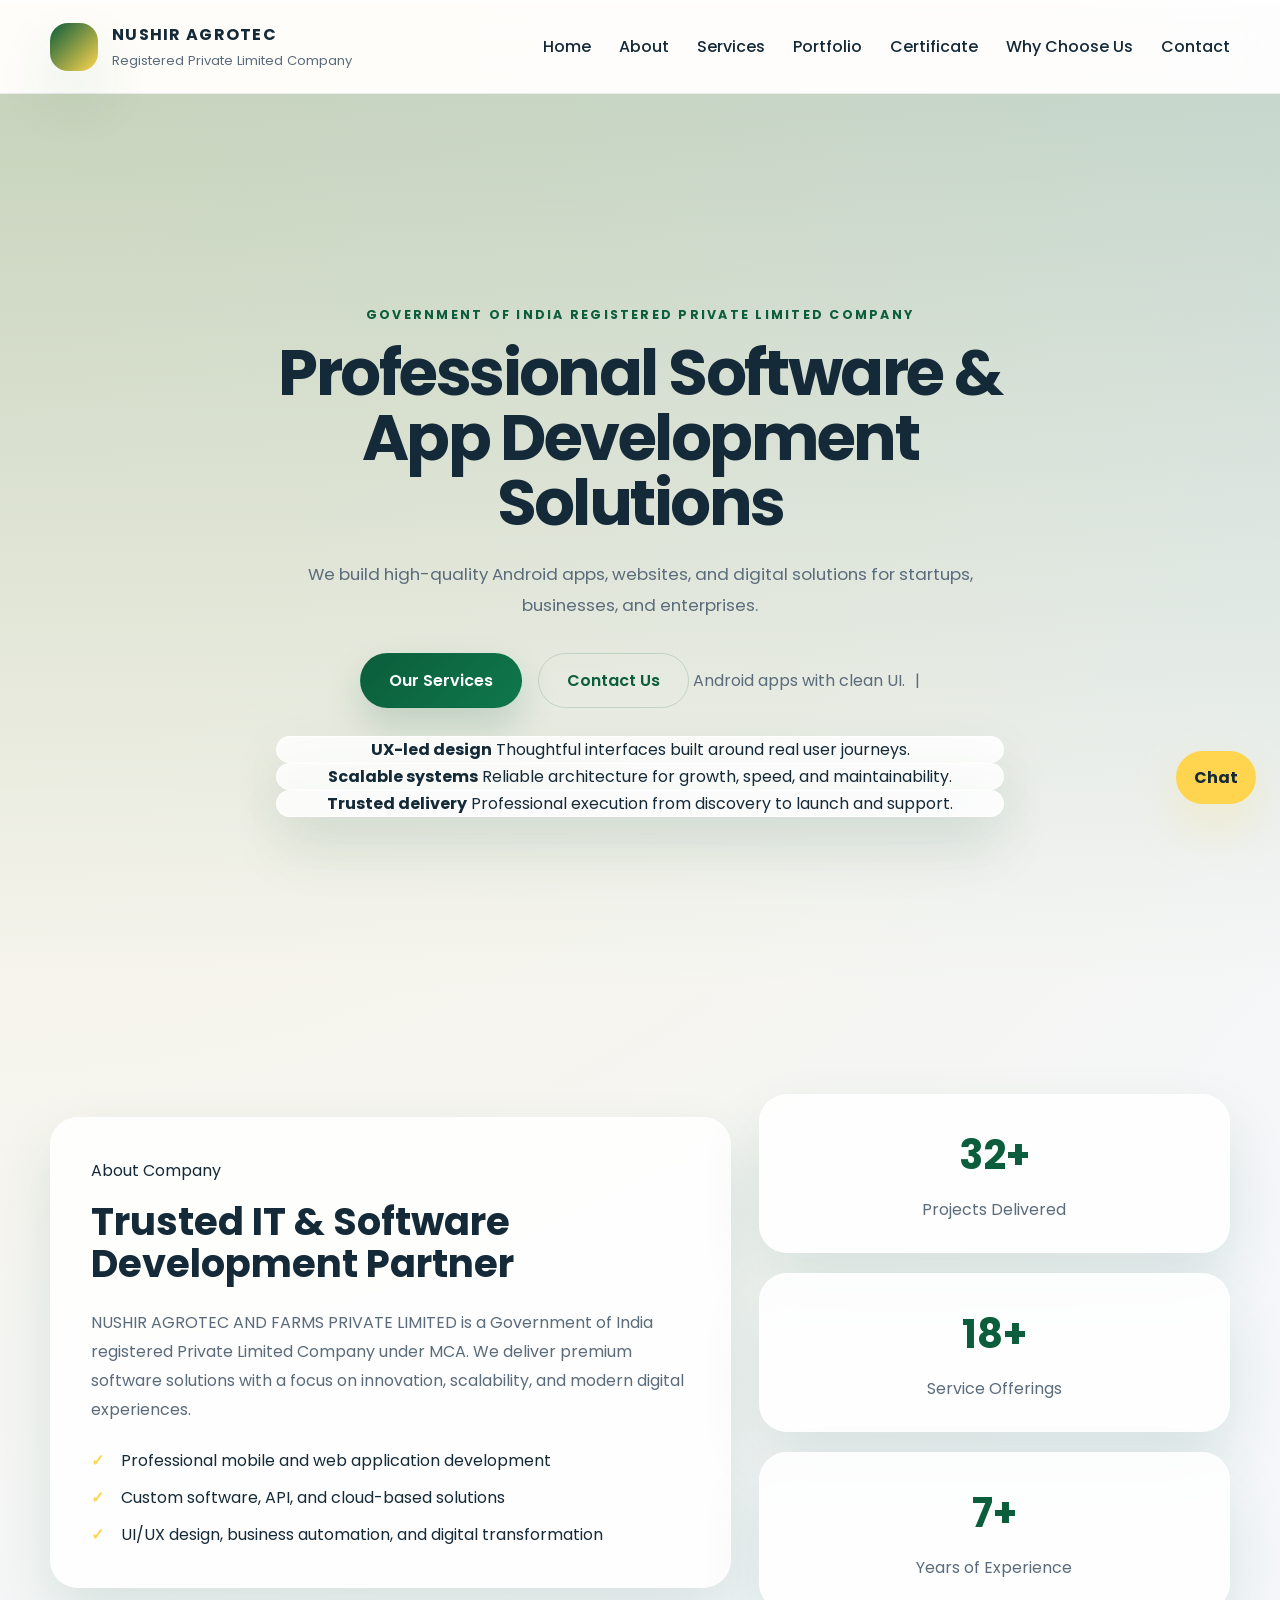
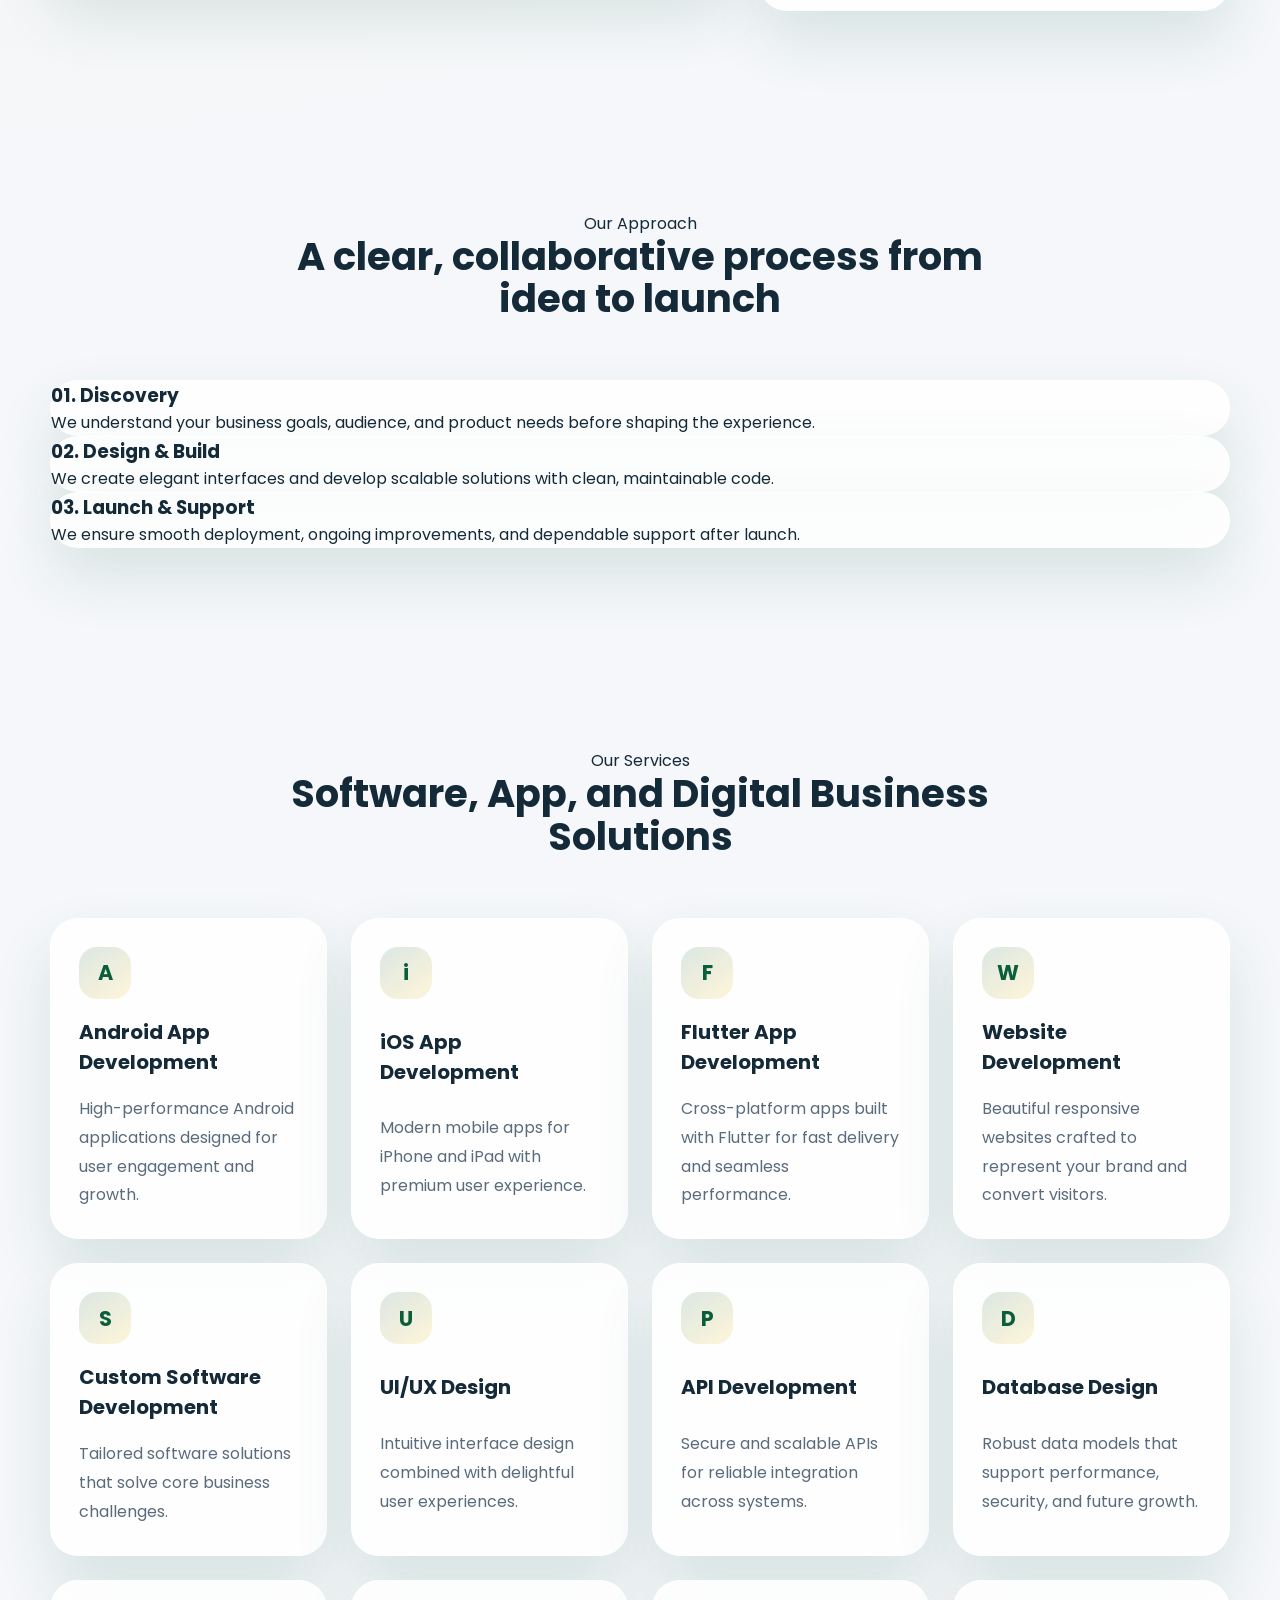
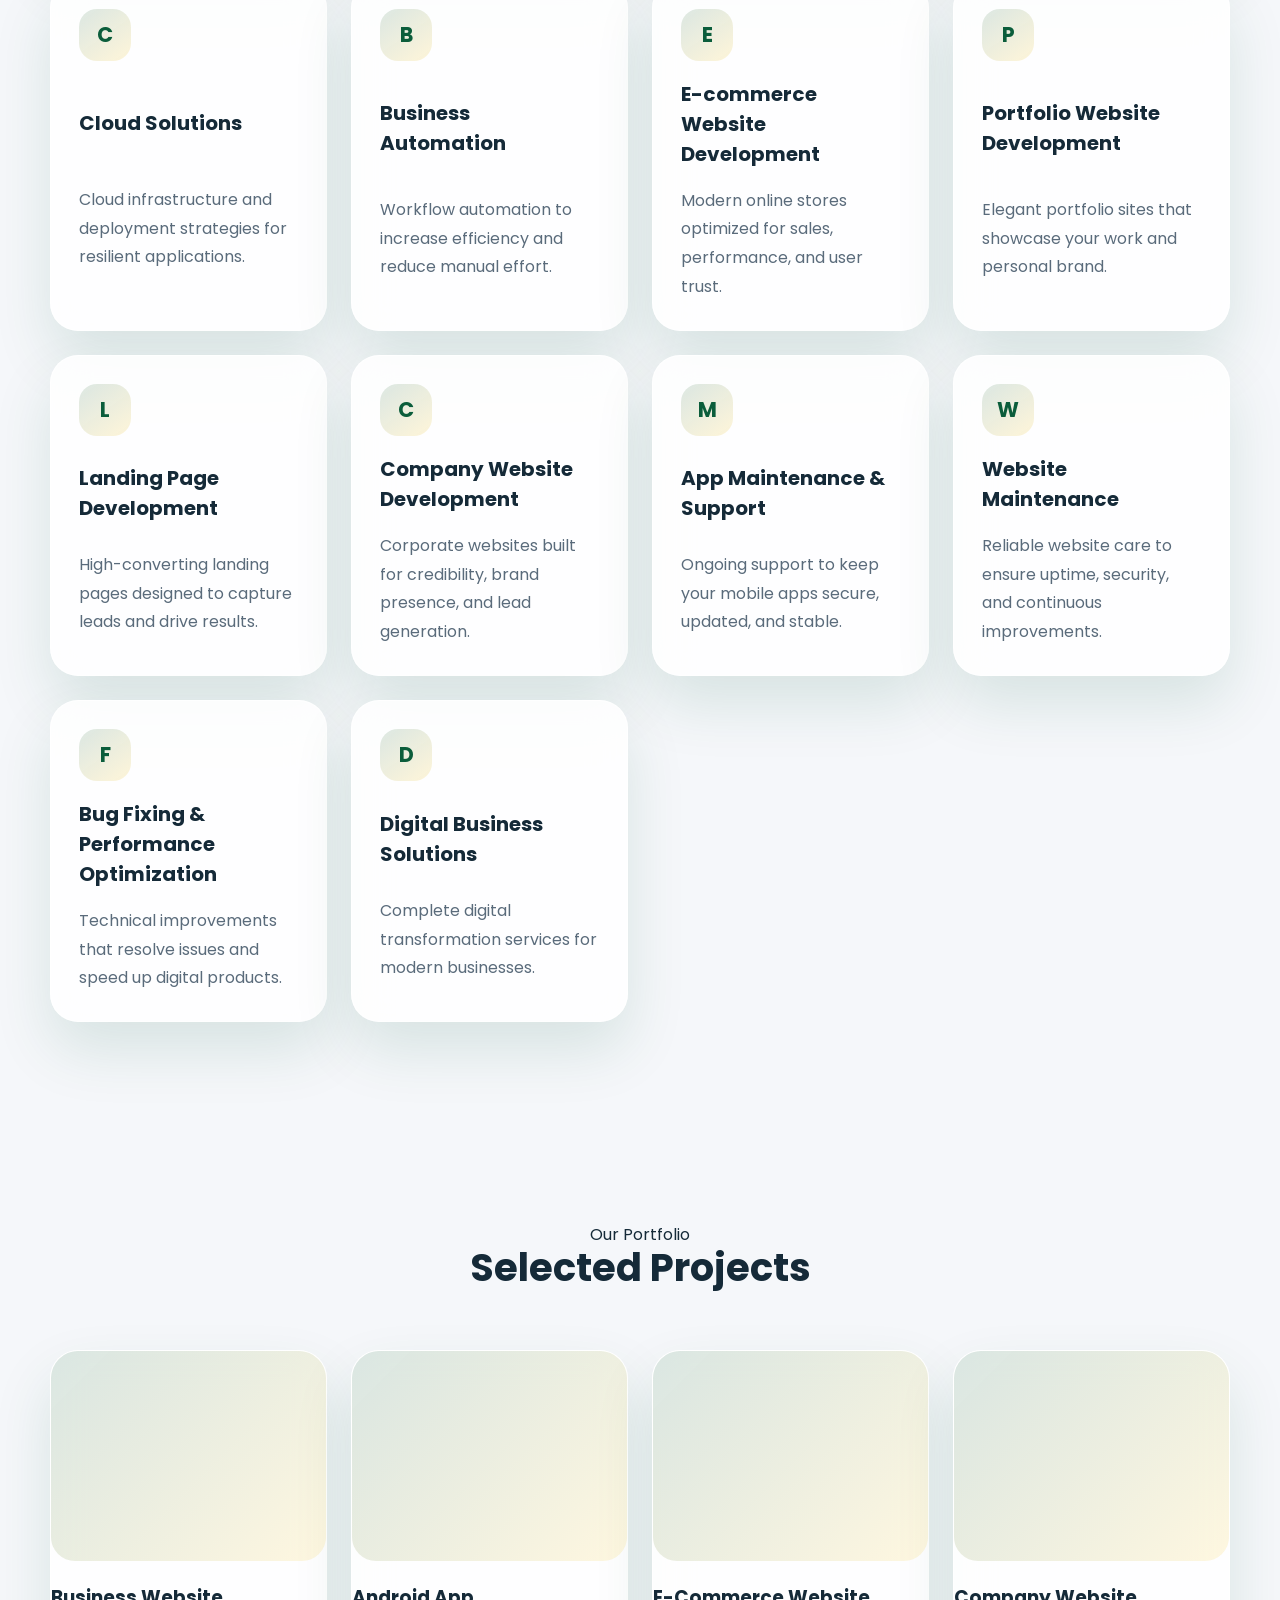
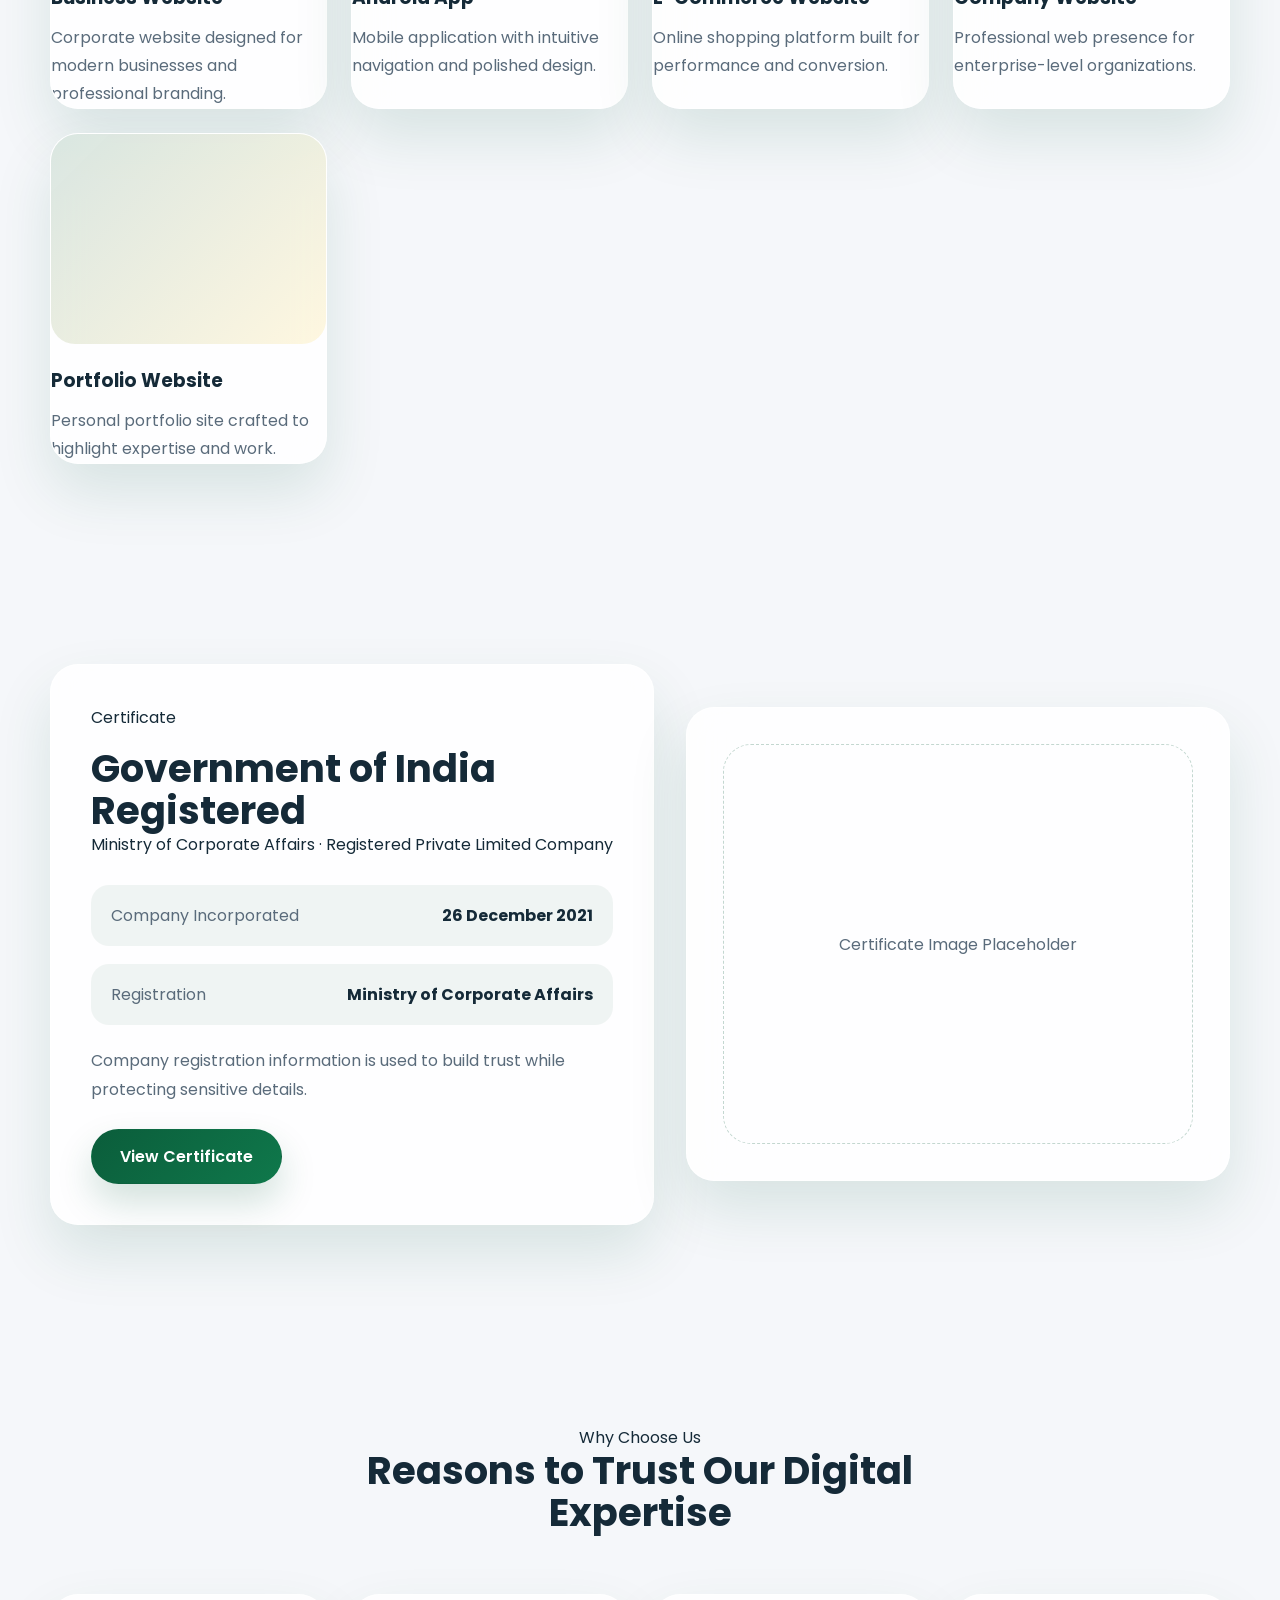
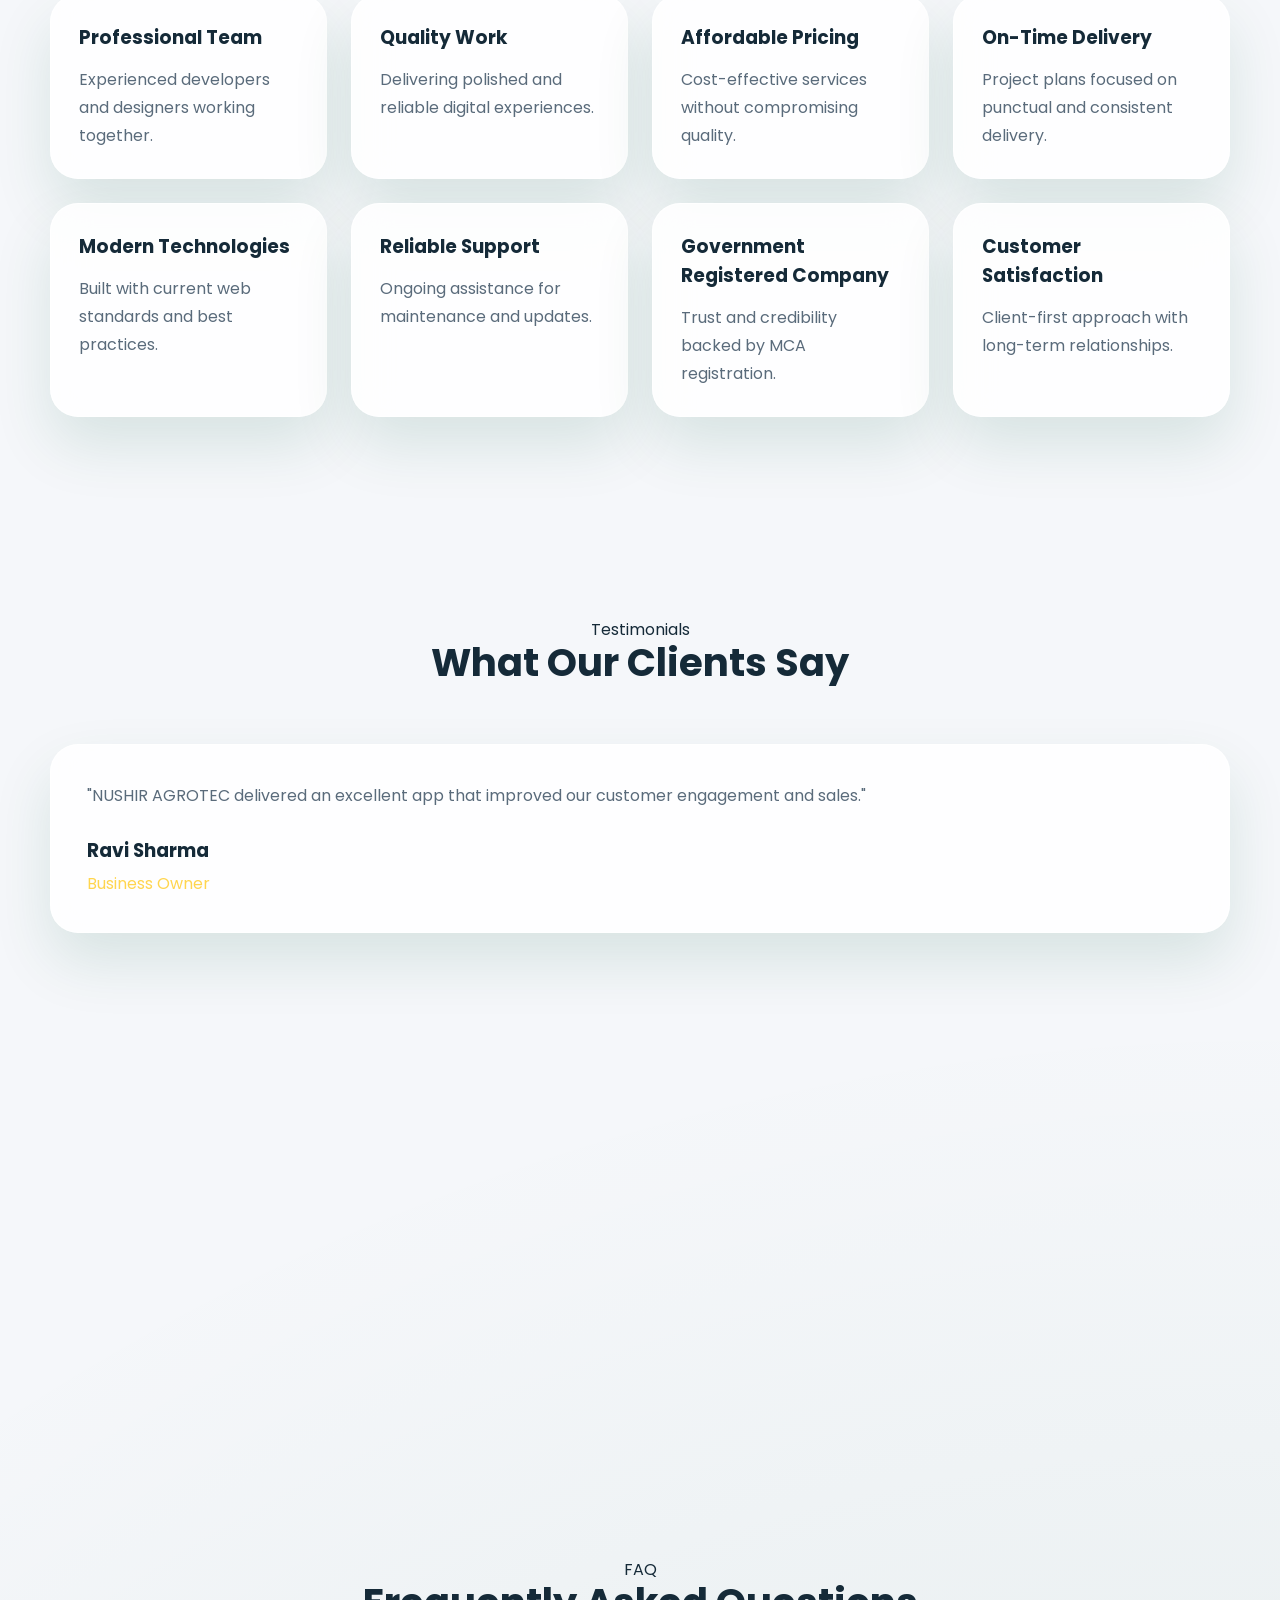
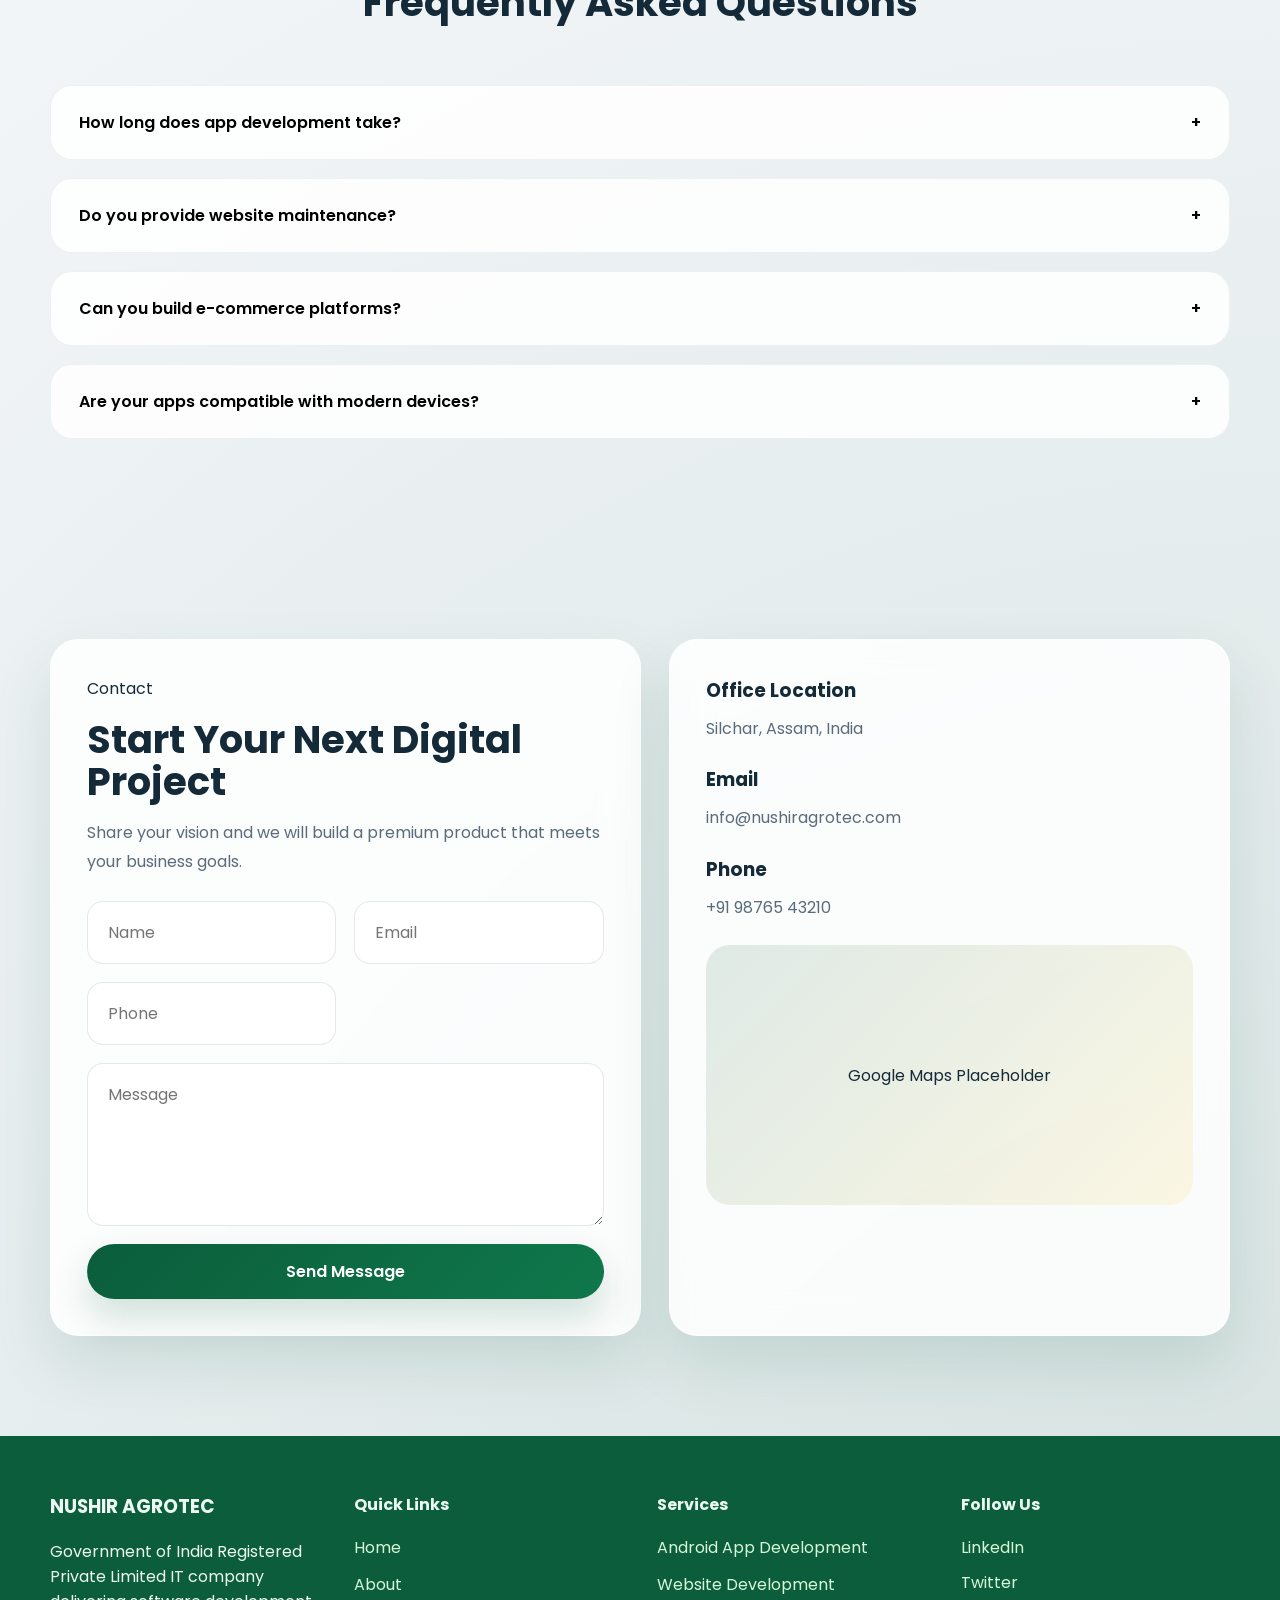
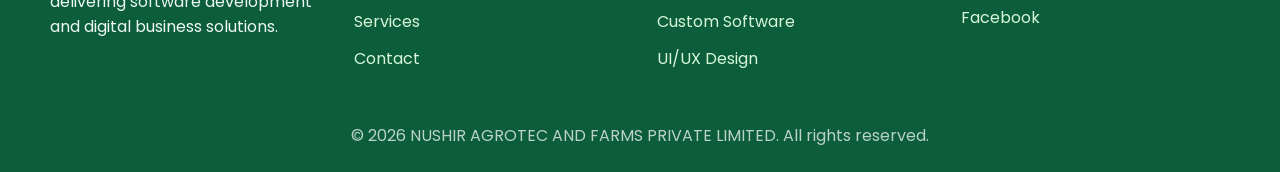
==== commit 3a43ac66: "Add Google Search Console verification meta tag and ensure clean code" ====
--- a/index.html
+++ b/index.html
@@ -3,6 +3,7 @@
 <head>
 <meta charset="UTF-8">
 <meta name="viewport" content="width=device-width, initial-scale=1.0">
+<meta name="google-site-verification" content="G2tlE2w9IeE8qs14b7oWgtaxmBId5tnCwa9XfMjeyQA" />
 <title>Updated NUSHIR AGROTEC | Software & App Development</title>
 <meta name="description" content="NUSHIR AGROTEC AND FARMS PRIVATE LIMITED is a Government of India registered IT company providing premium Android app, iOS app, website, custom software, and digital business solutions.">
 <meta name="keywords" content="Android app development, iOS app development, Flutter development, website development, software development, UI UX design, API development, cloud solutions, business automation">
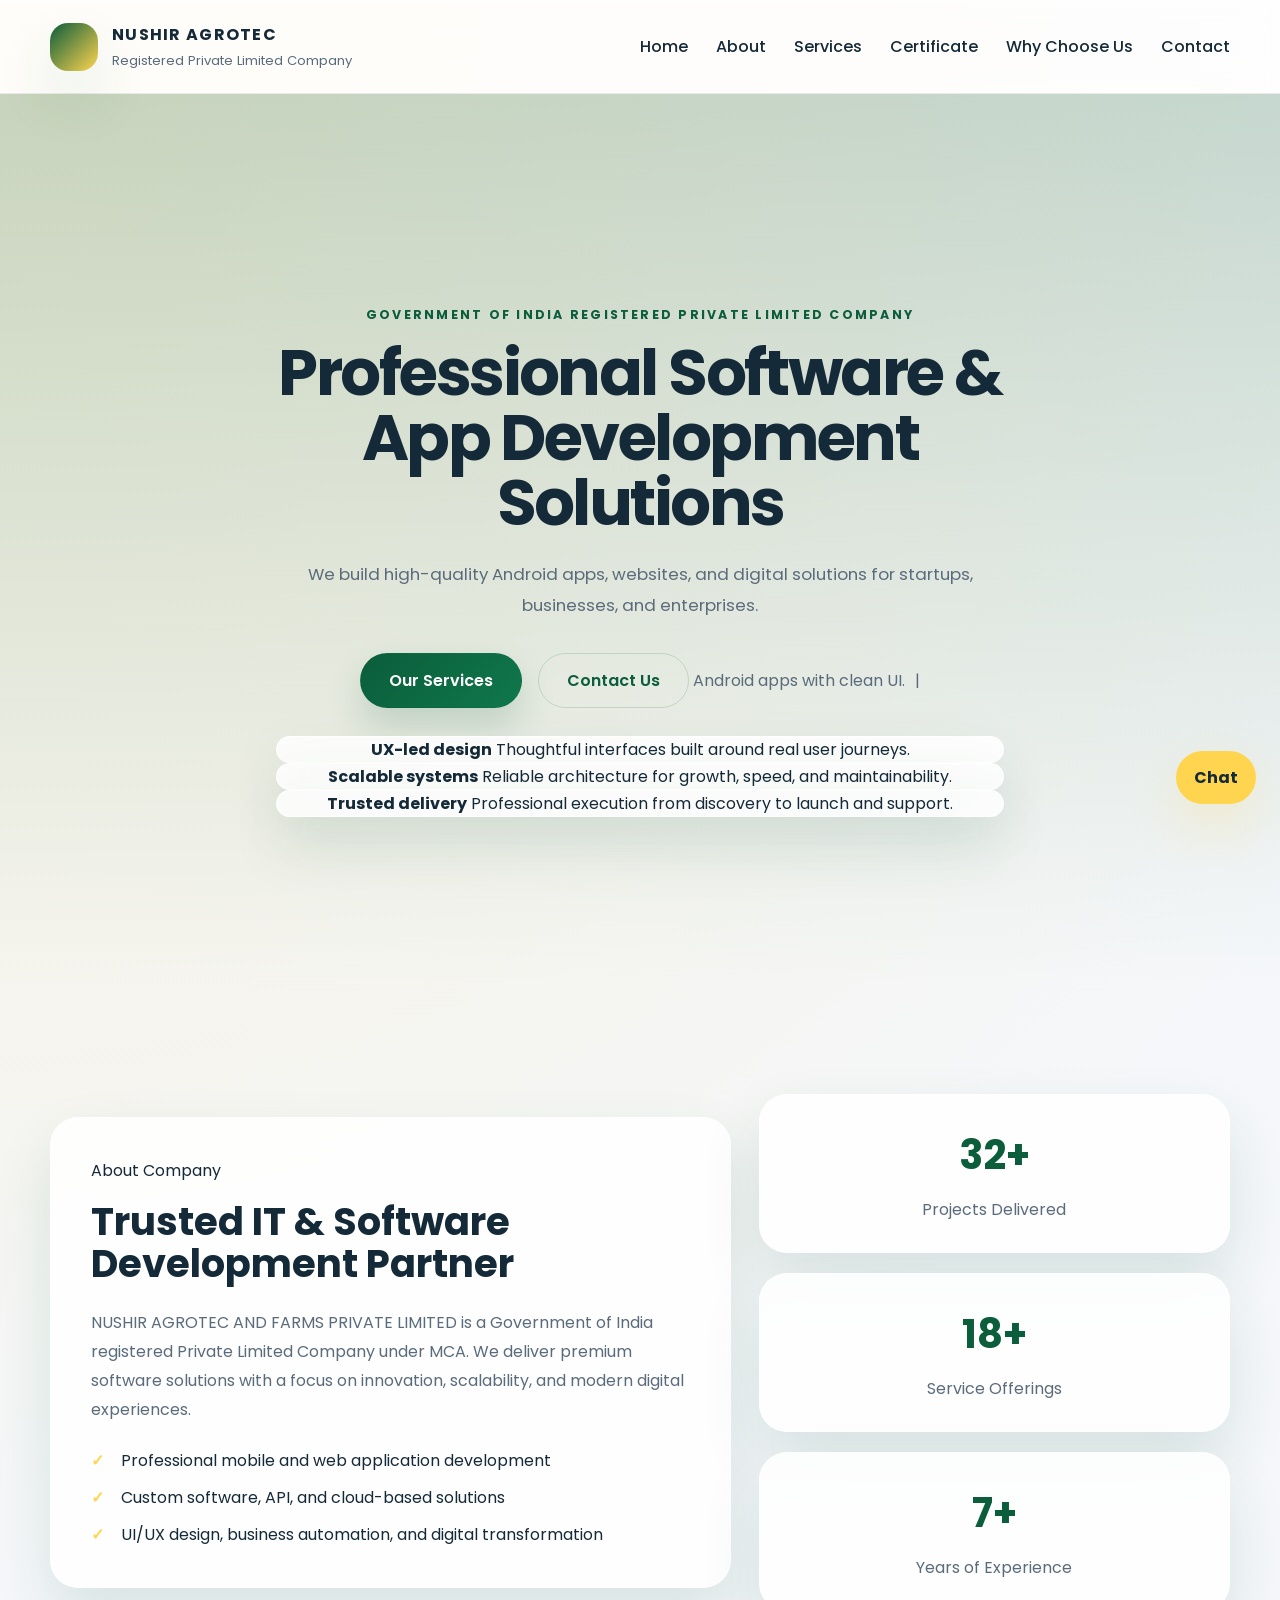
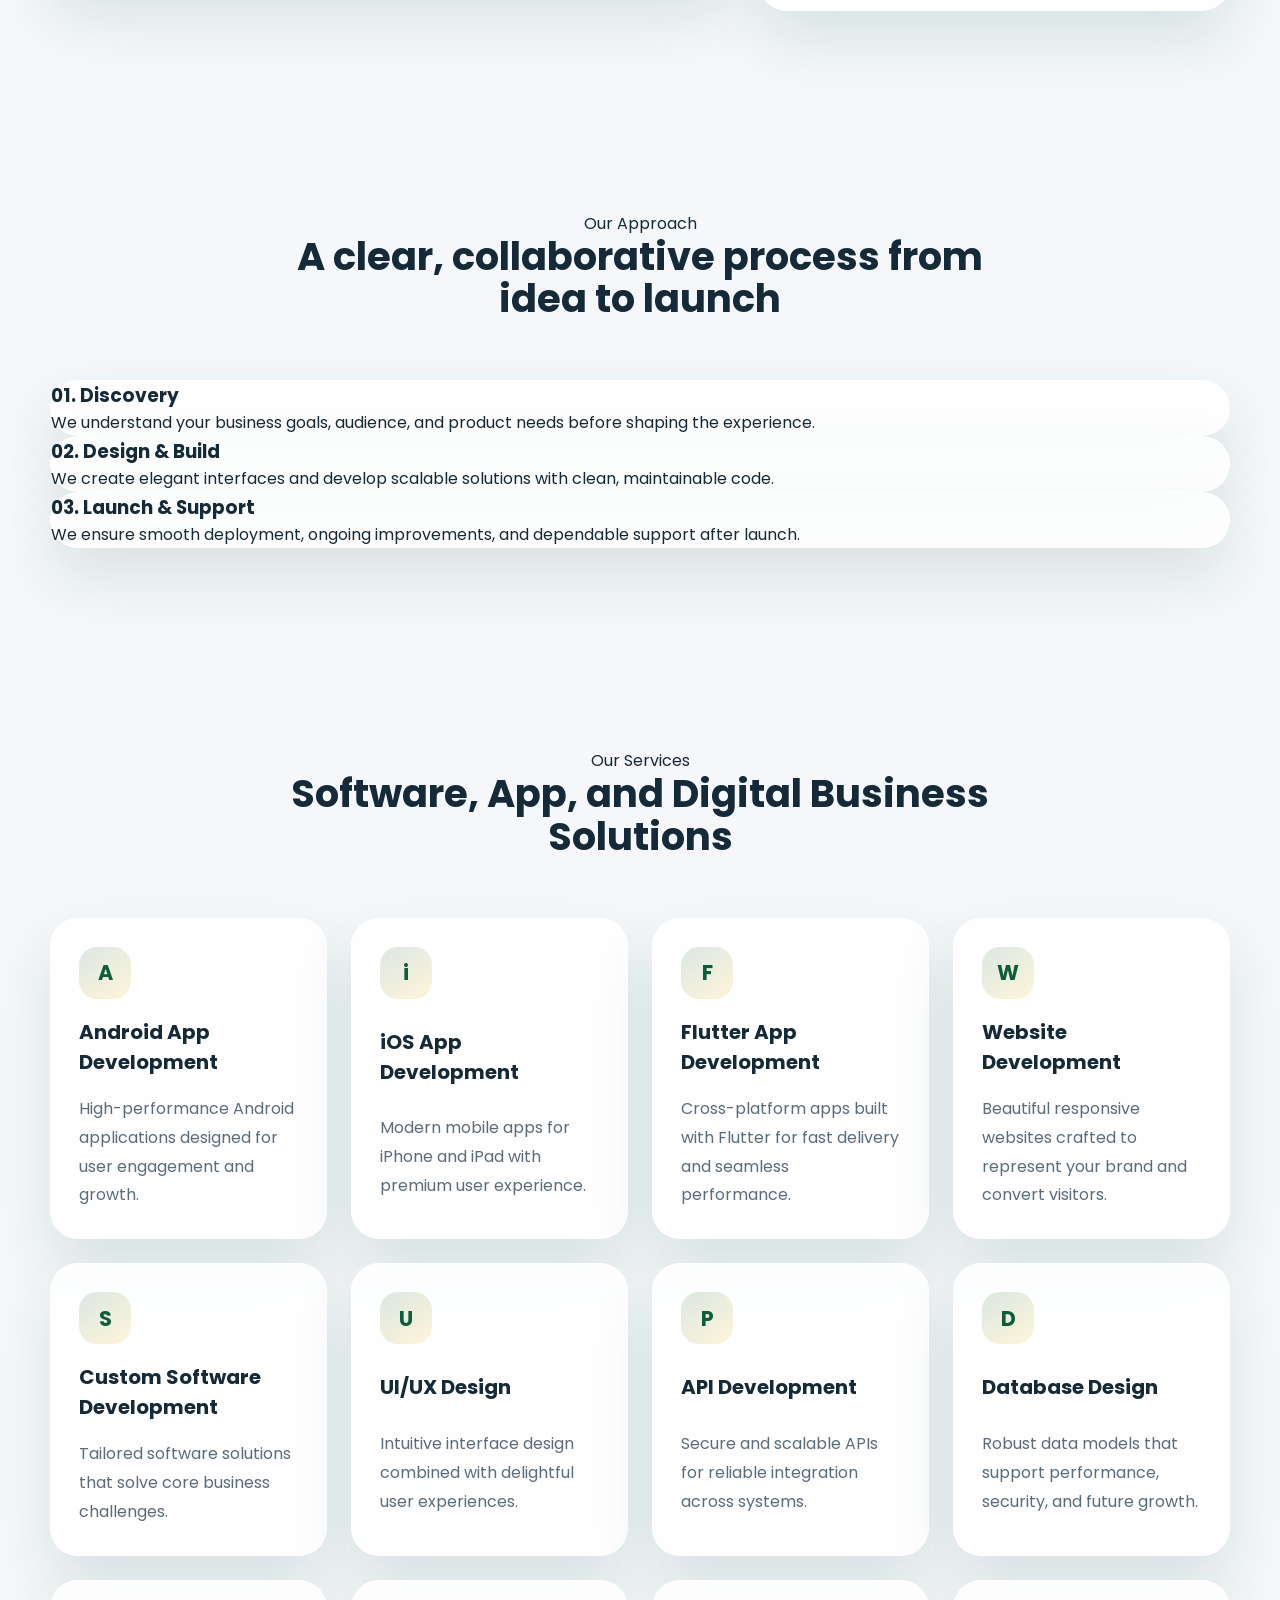
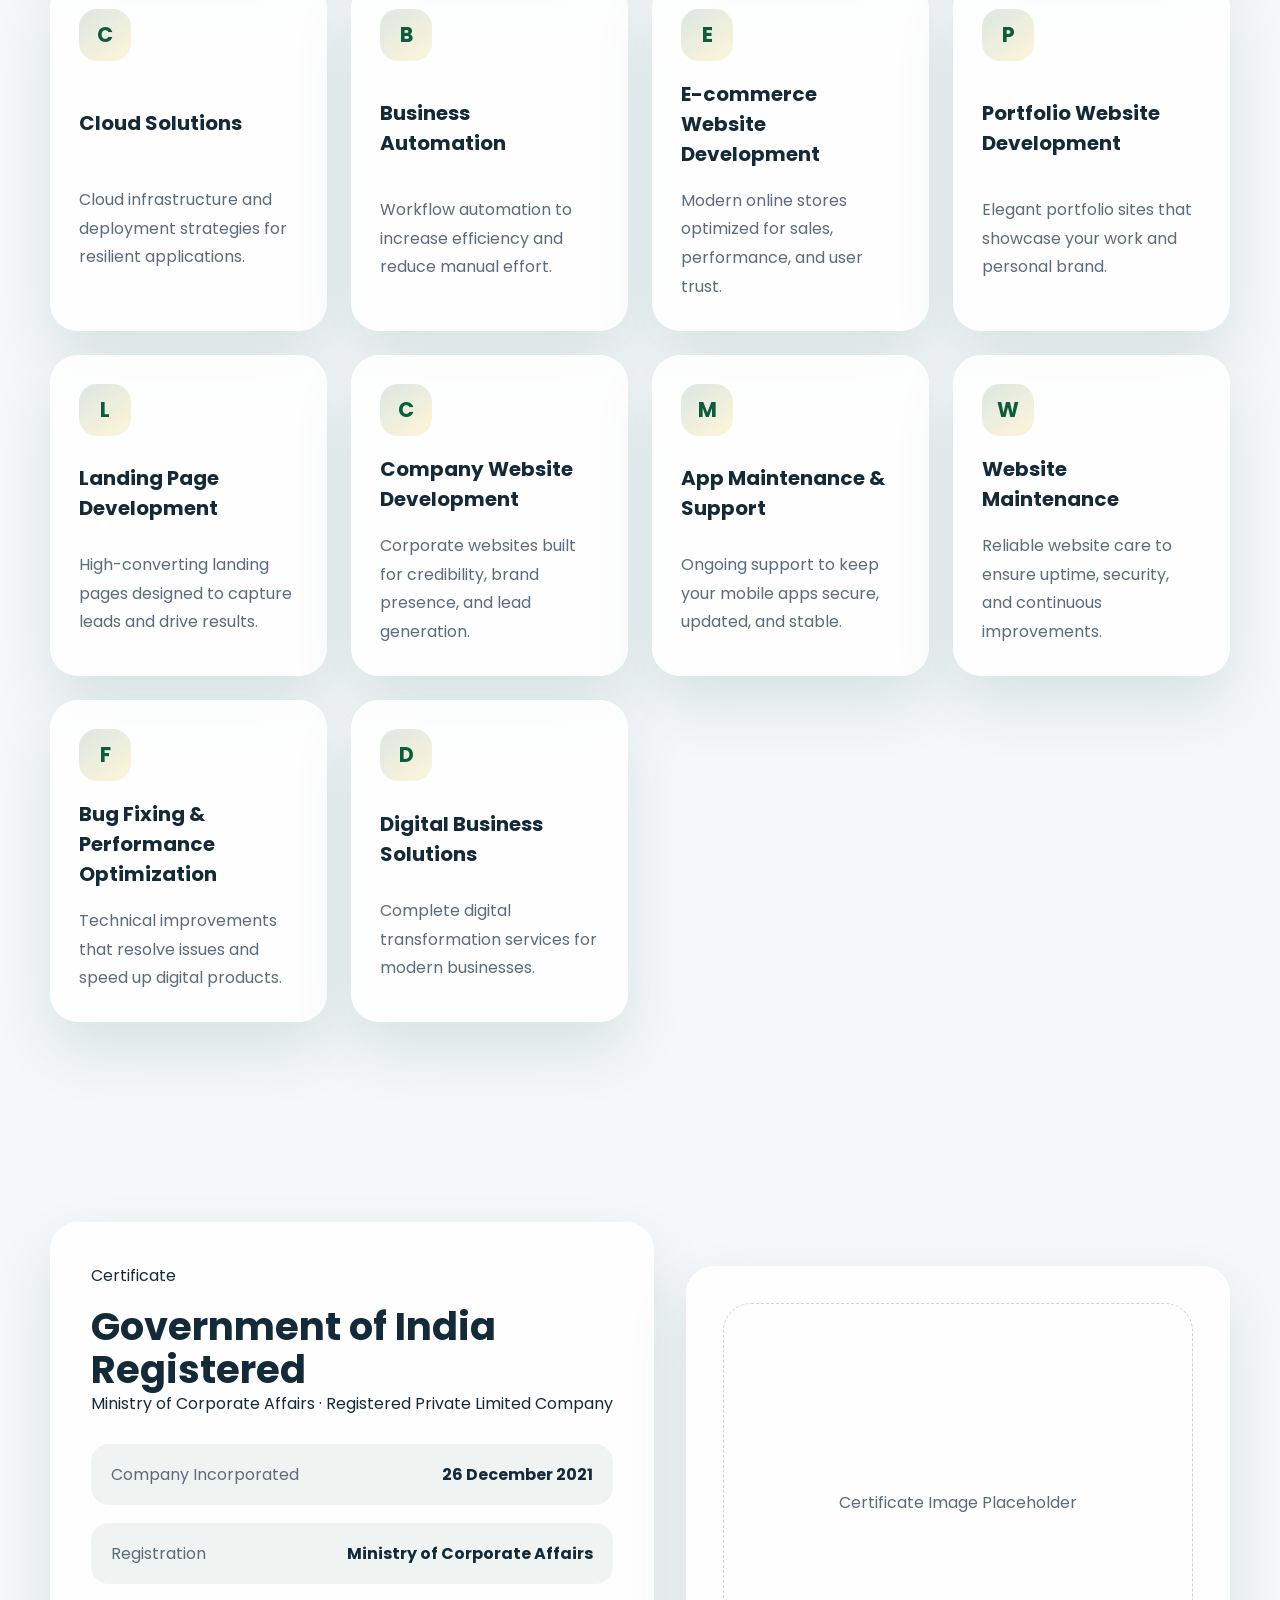
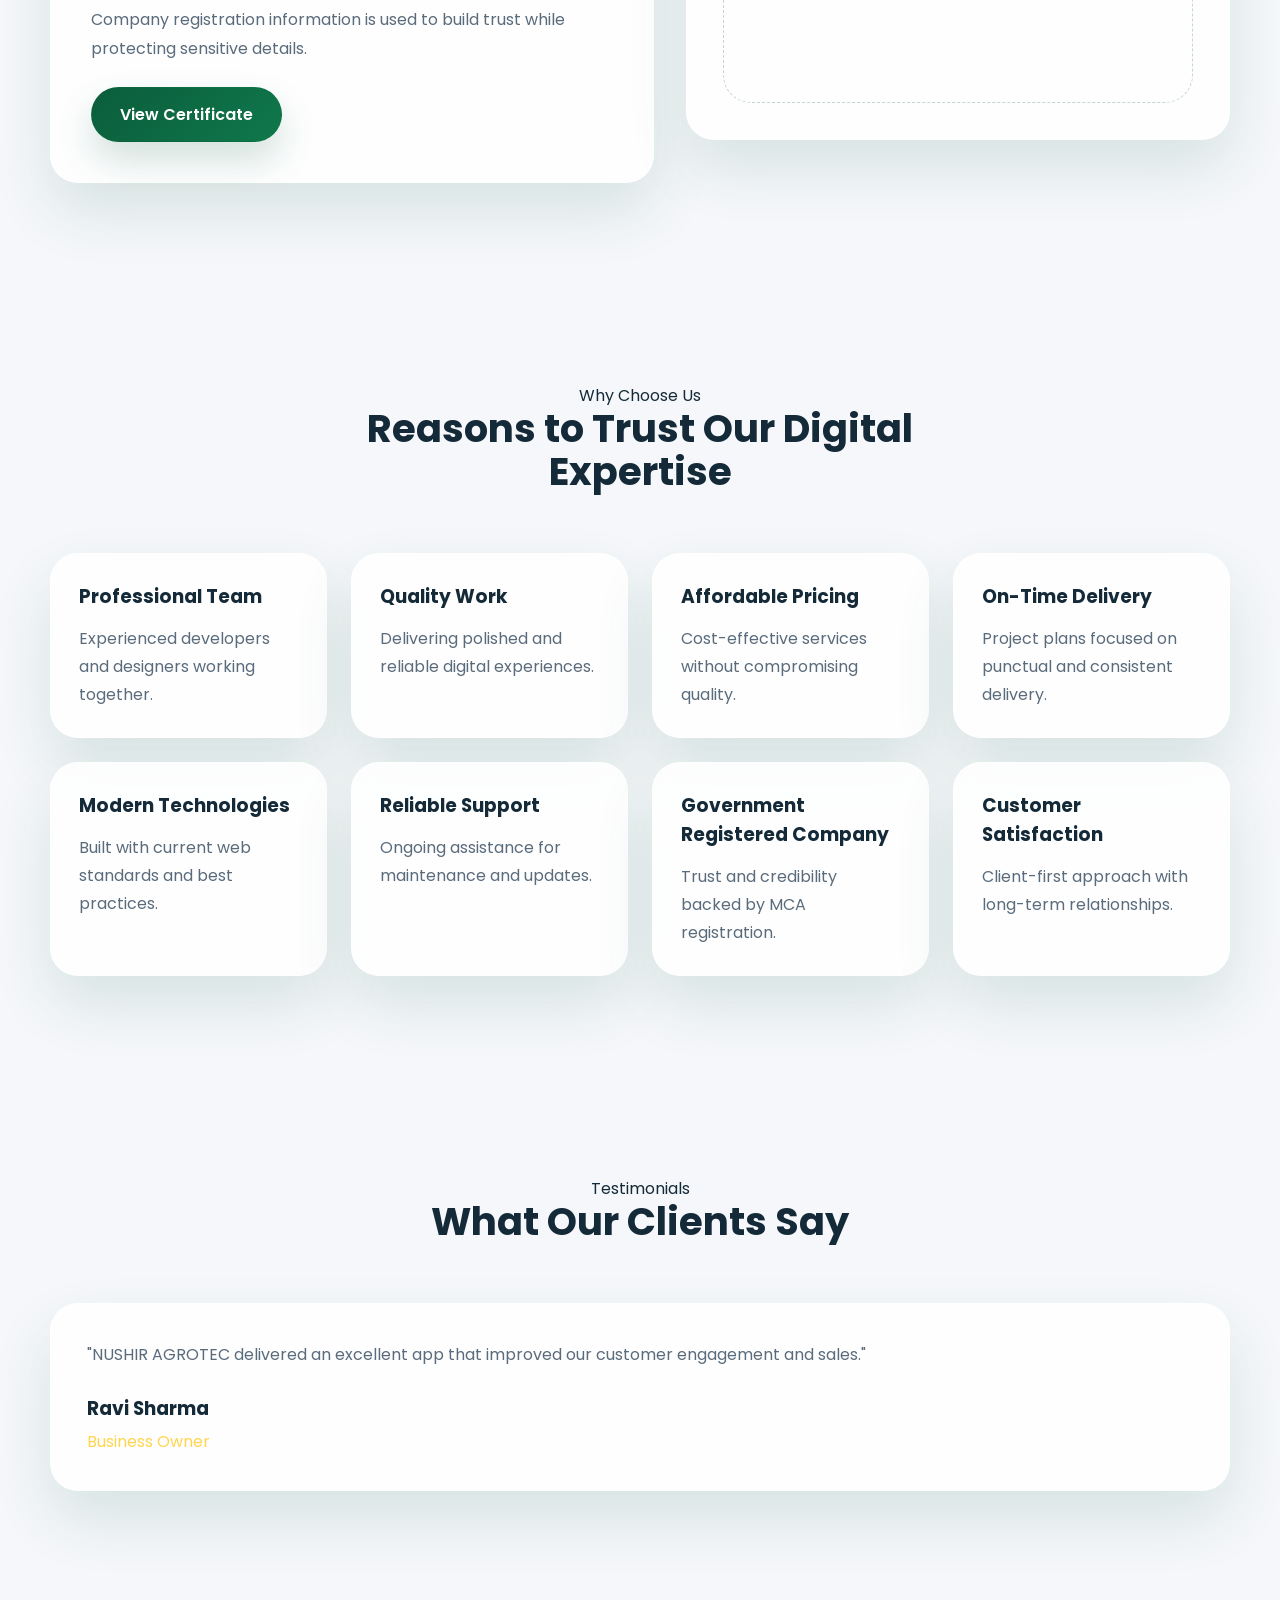
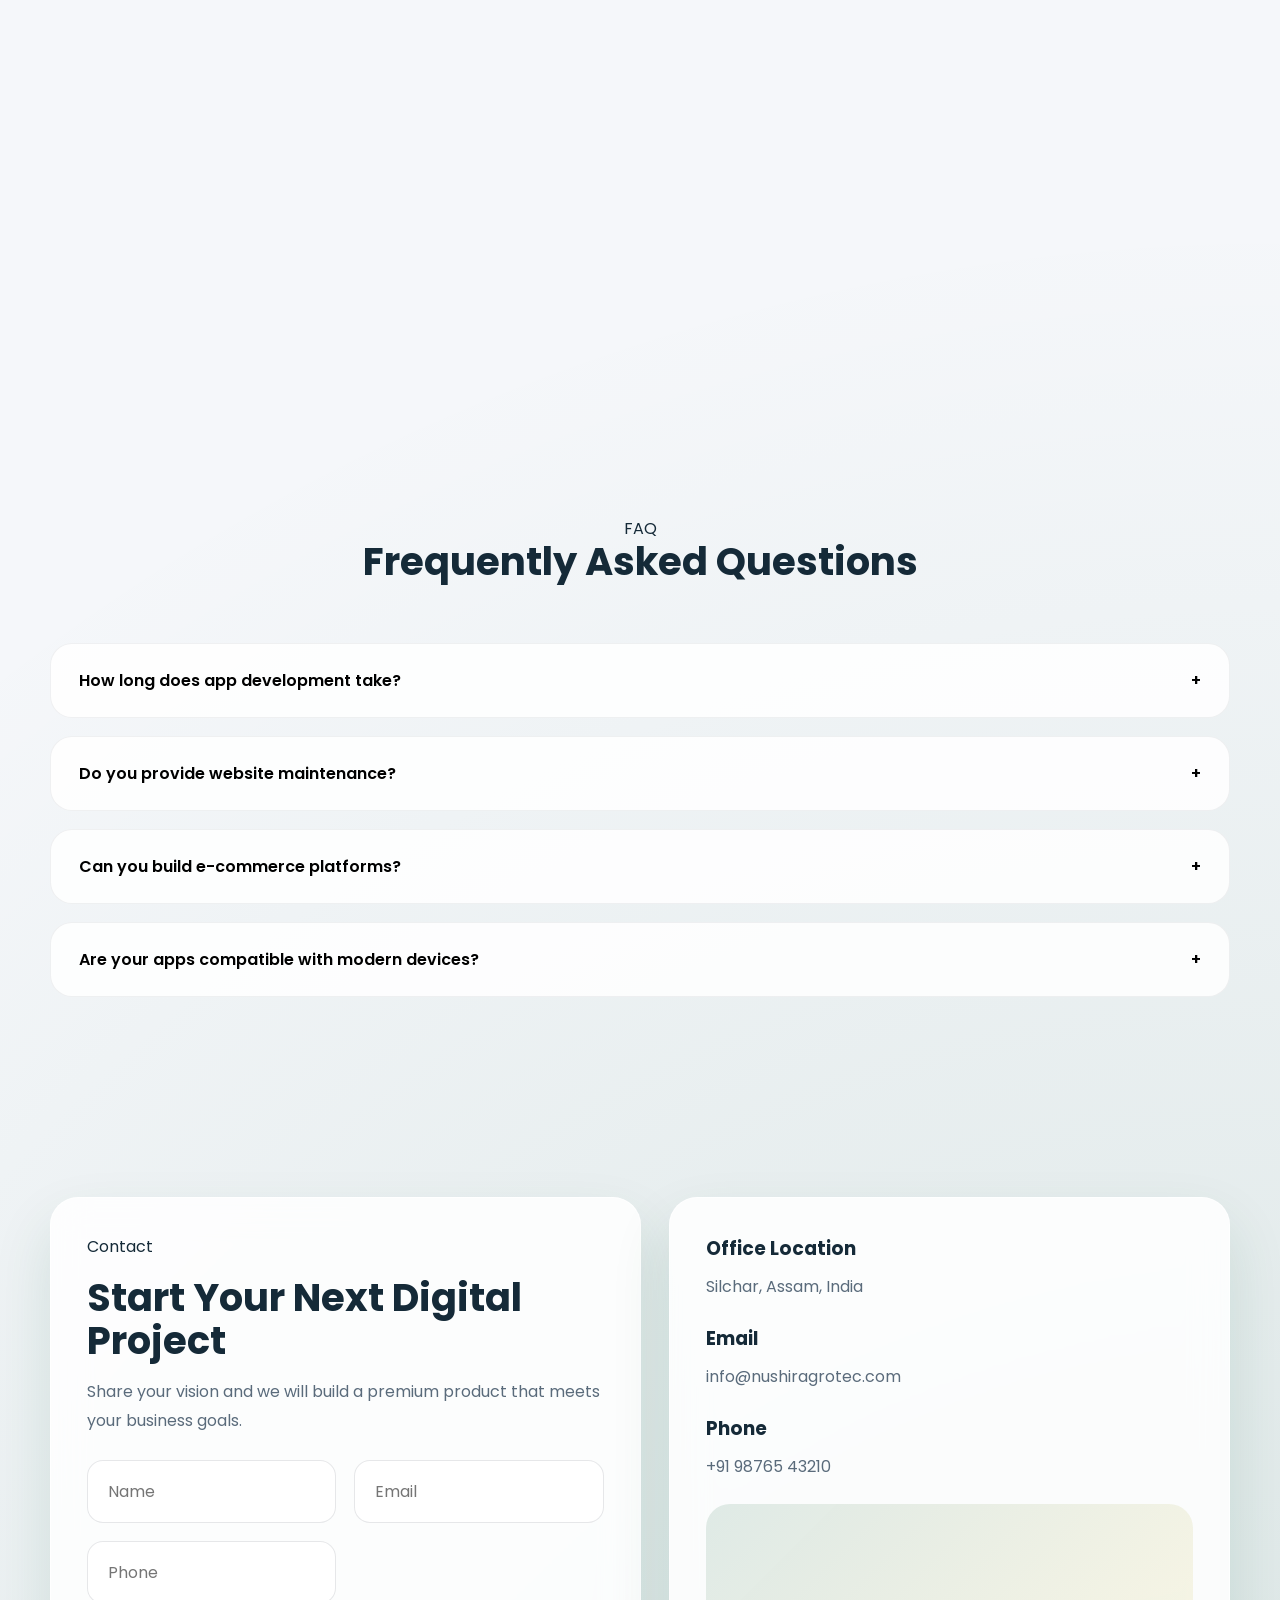
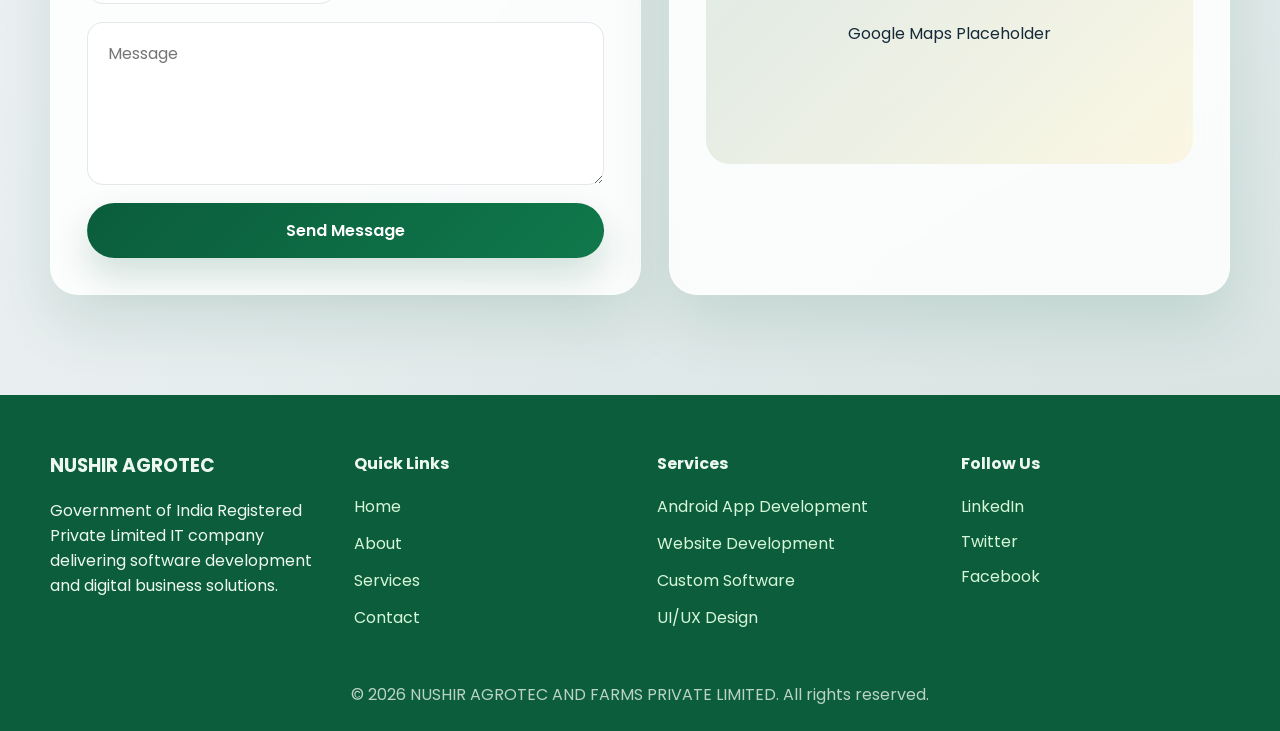
==== commit 7874f72f: "Remove portfolio section from website" ====
--- a/index.html
+++ b/index.html
@@ -40,7 +40,6 @@
       <a href="#home" class="nav-link">Home</a>
       <a href="#about" class="nav-link">About</a>
       <a href="#services" class="nav-link">Services</a>
-      <a href="#portfolio" class="nav-link">Portfolio</a>
       <a href="#certificate" class="nav-link">Certificate</a>
       <a href="#why" class="nav-link">Why Choose Us</a>
       <a href="#contact" class="nav-link">Contact</a>
@@ -224,42 +223,6 @@
         <div class="service-icon">D</div>
         <h3>Digital Business Solutions</h3>
         <p>Complete digital transformation services for modern businesses.</p>
-      </article>
-    </div>
-  </div>
-</section>
-
-<section id="portfolio" class="section portfolio-section">
-  <div class="container">
-    <div class="section-header">
-      <span class="section-label">Our Portfolio</span>
-      <h2>Selected Projects</h2>
-    </div>
-    <div class="portfolio-grid">
-      <article class="portfolio-card glass-card">
-        <div class="portfolio-preview"></div>
-        <h3>Business Website</h3>
-        <p>Corporate website designed for modern businesses and professional branding.</p>
-      </article>
-      <article class="portfolio-card glass-card">
-        <div class="portfolio-preview"></div>
-        <h3>Android App</h3>
-        <p>Mobile application with intuitive navigation and polished design.</p>
-      </article>
-      <article class="portfolio-card glass-card">
-        <div class="portfolio-preview"></div>
-        <h3>E-Commerce Website</h3>
-        <p>Online shopping platform built for performance and conversion.</p>
-      </article>
-      <article class="portfolio-card glass-card">
-        <div class="portfolio-preview"></div>
-        <h3>Company Website</h3>
-        <p>Professional web presence for enterprise-level organizations.</p>
-      </article>
-      <article class="portfolio-card glass-card">
-        <div class="portfolio-preview"></div>
-        <h3>Portfolio Website</h3>
-        <p>Personal portfolio site crafted to highlight expertise and work.</p>
       </article>
     </div>
   </div>
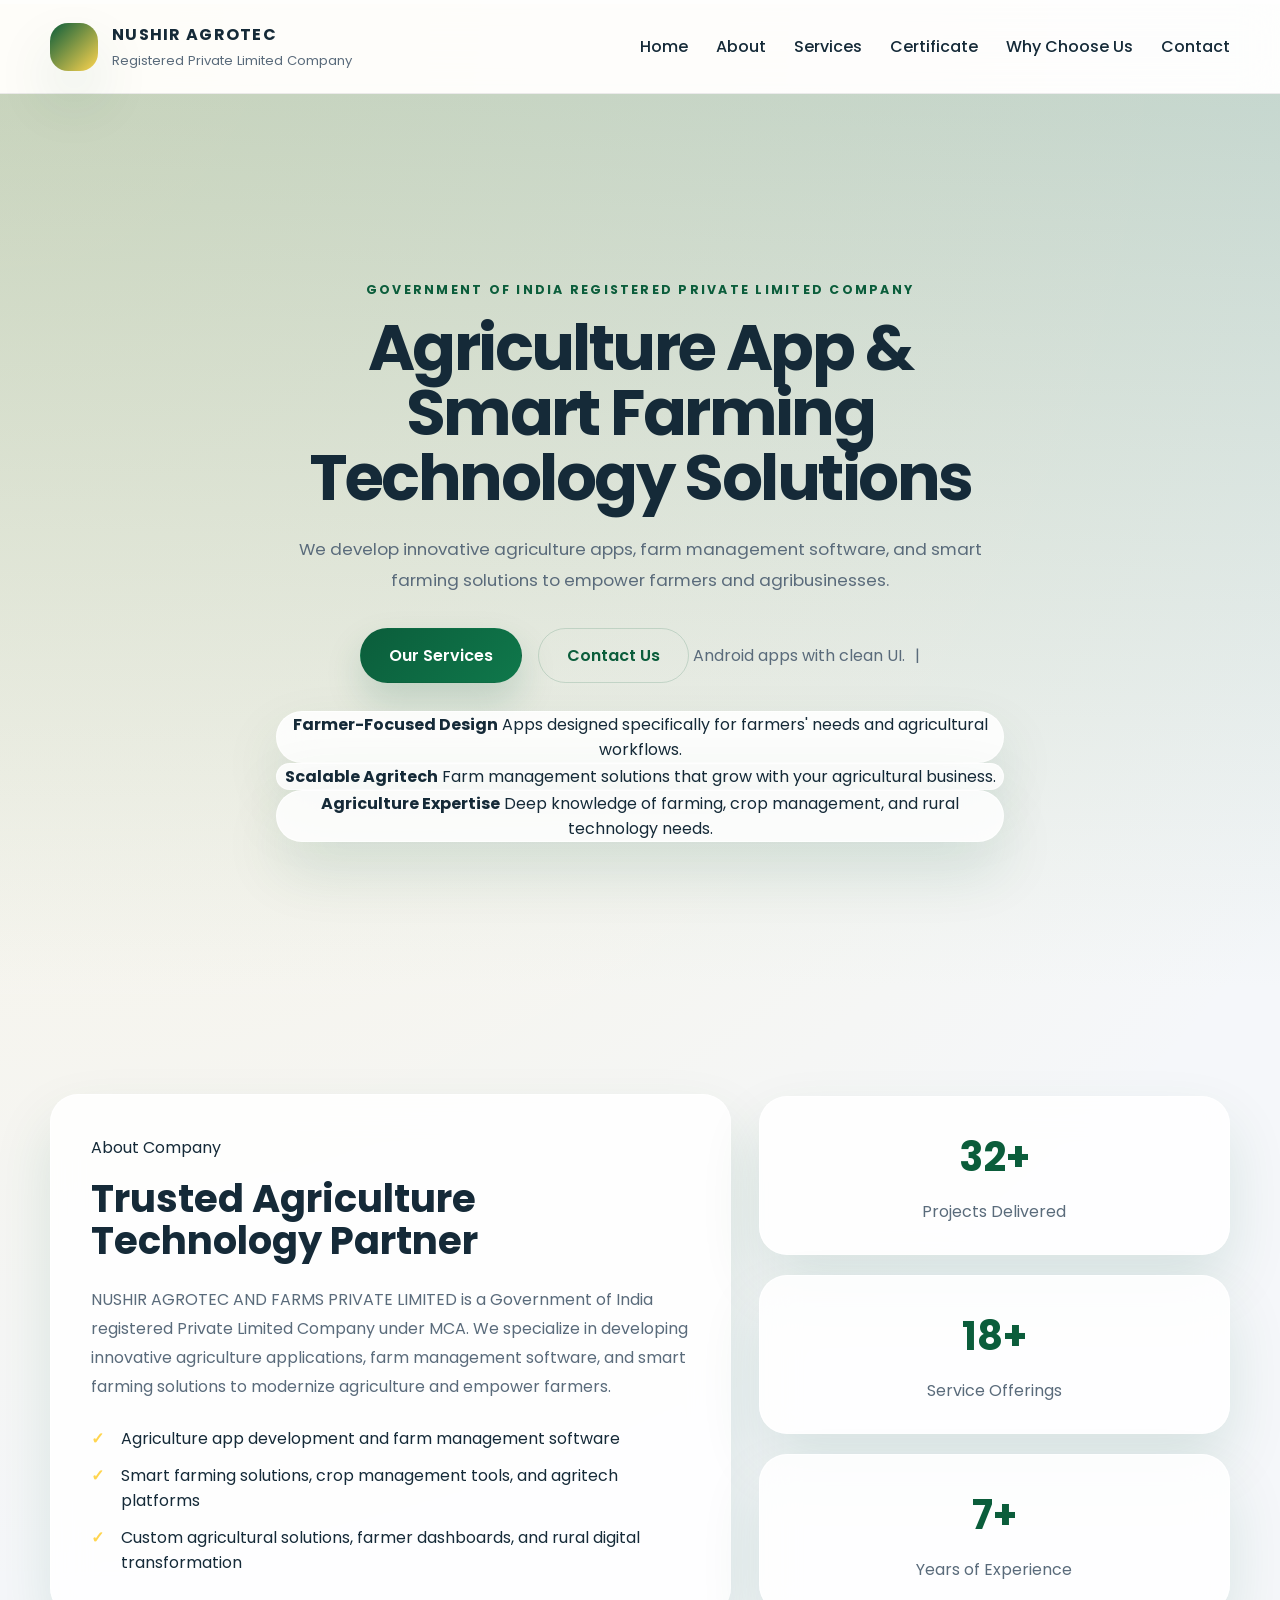
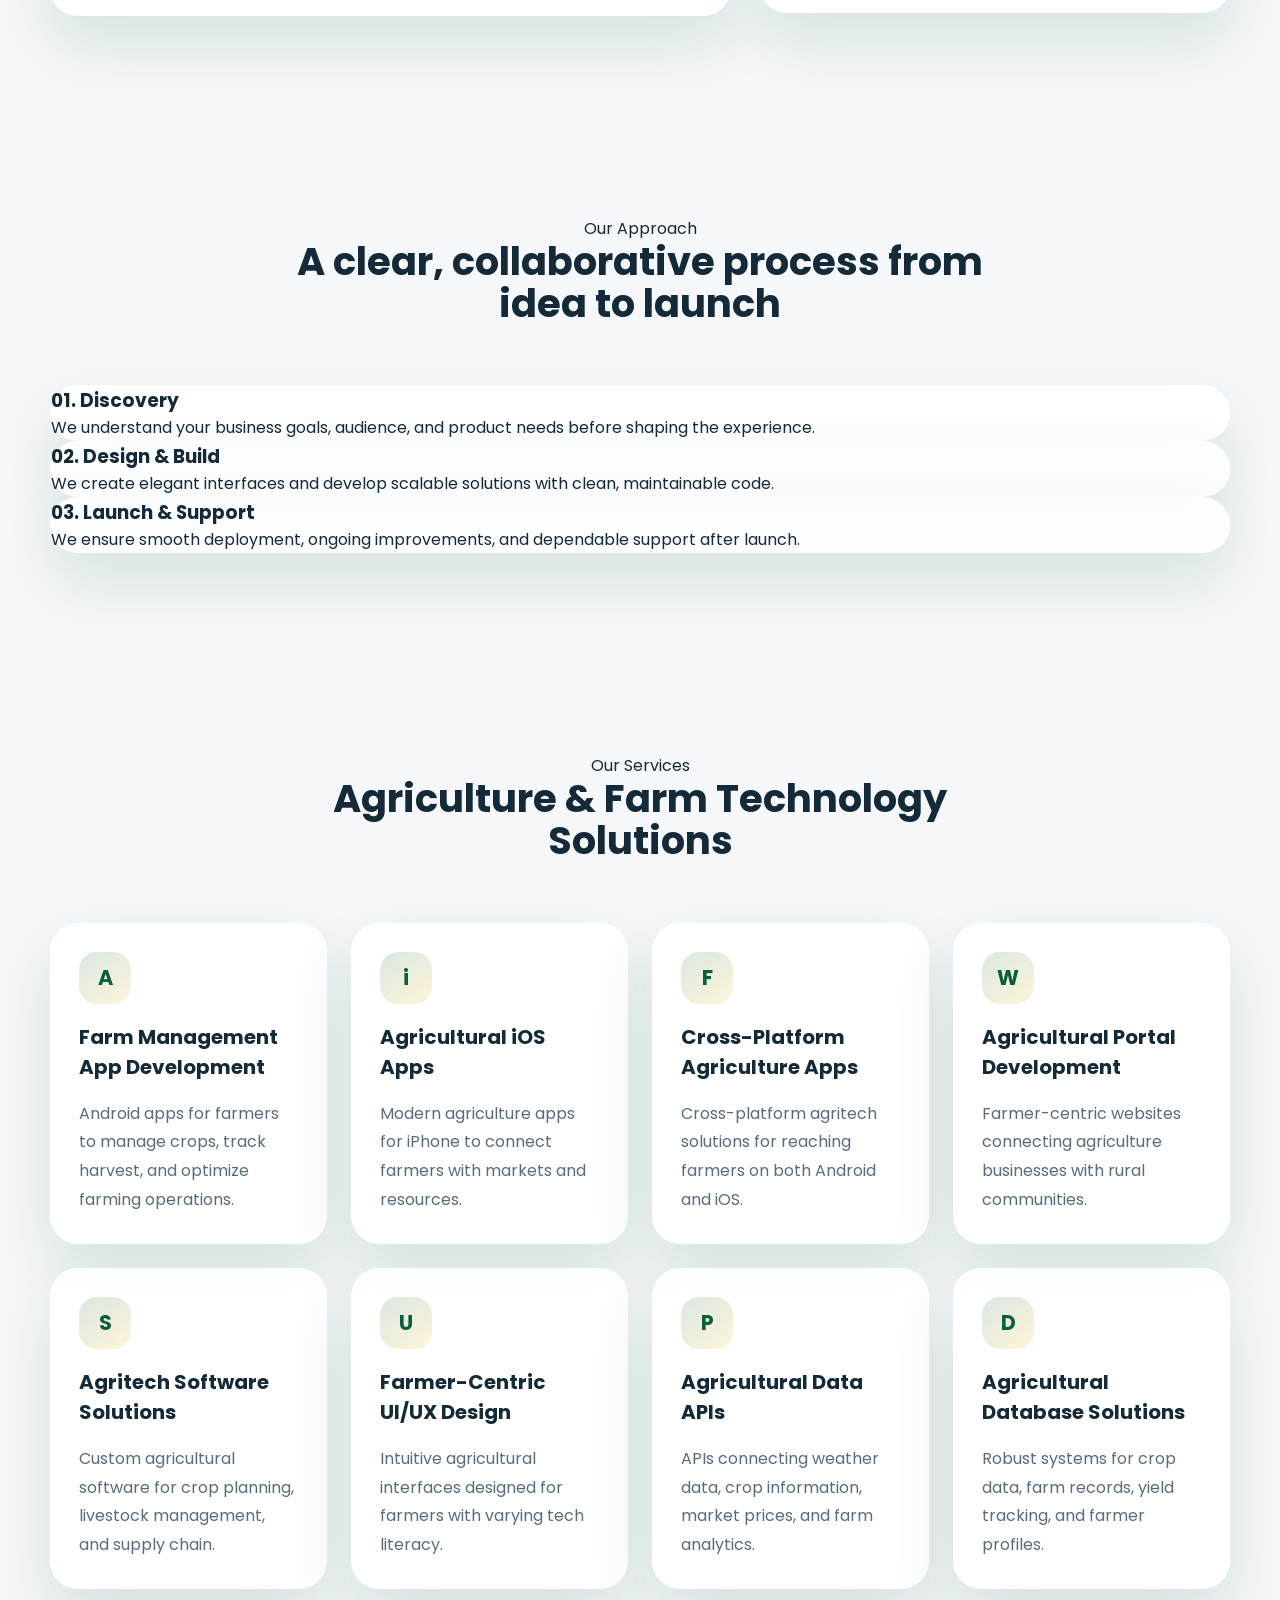
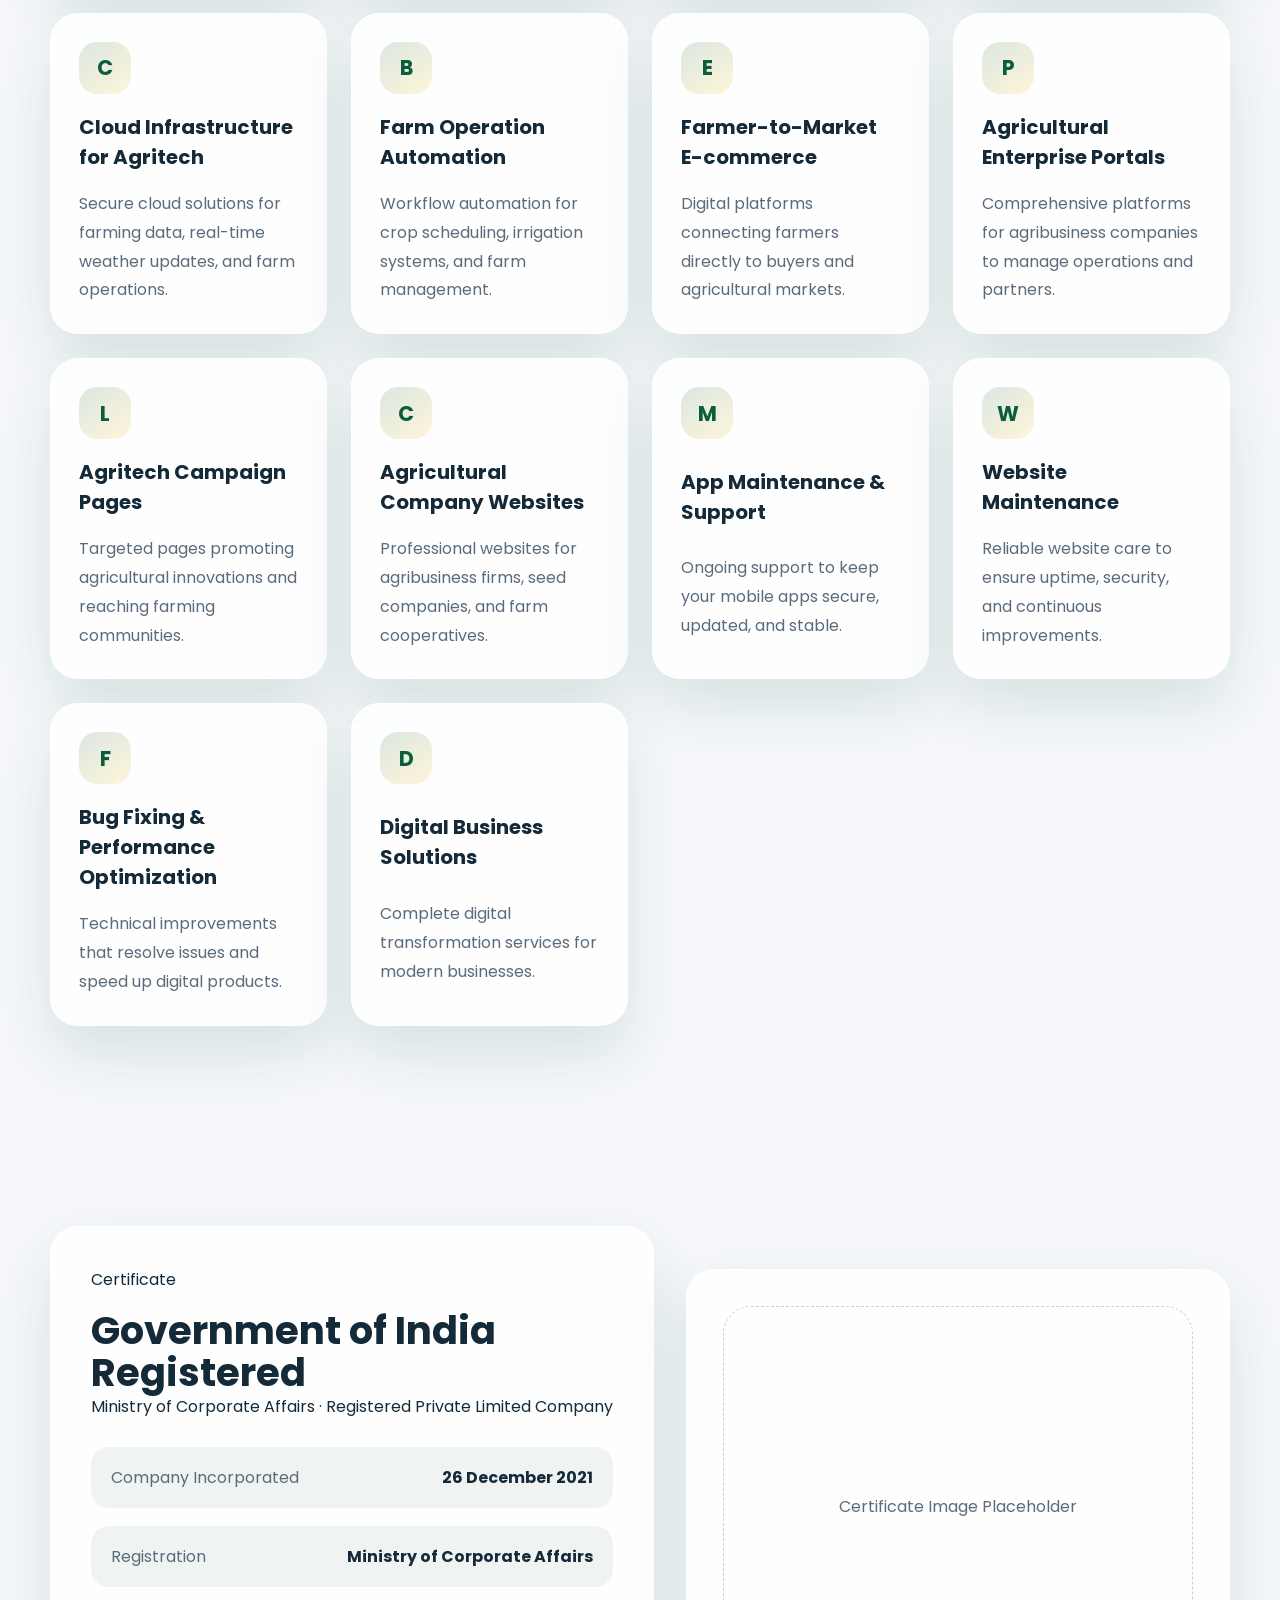
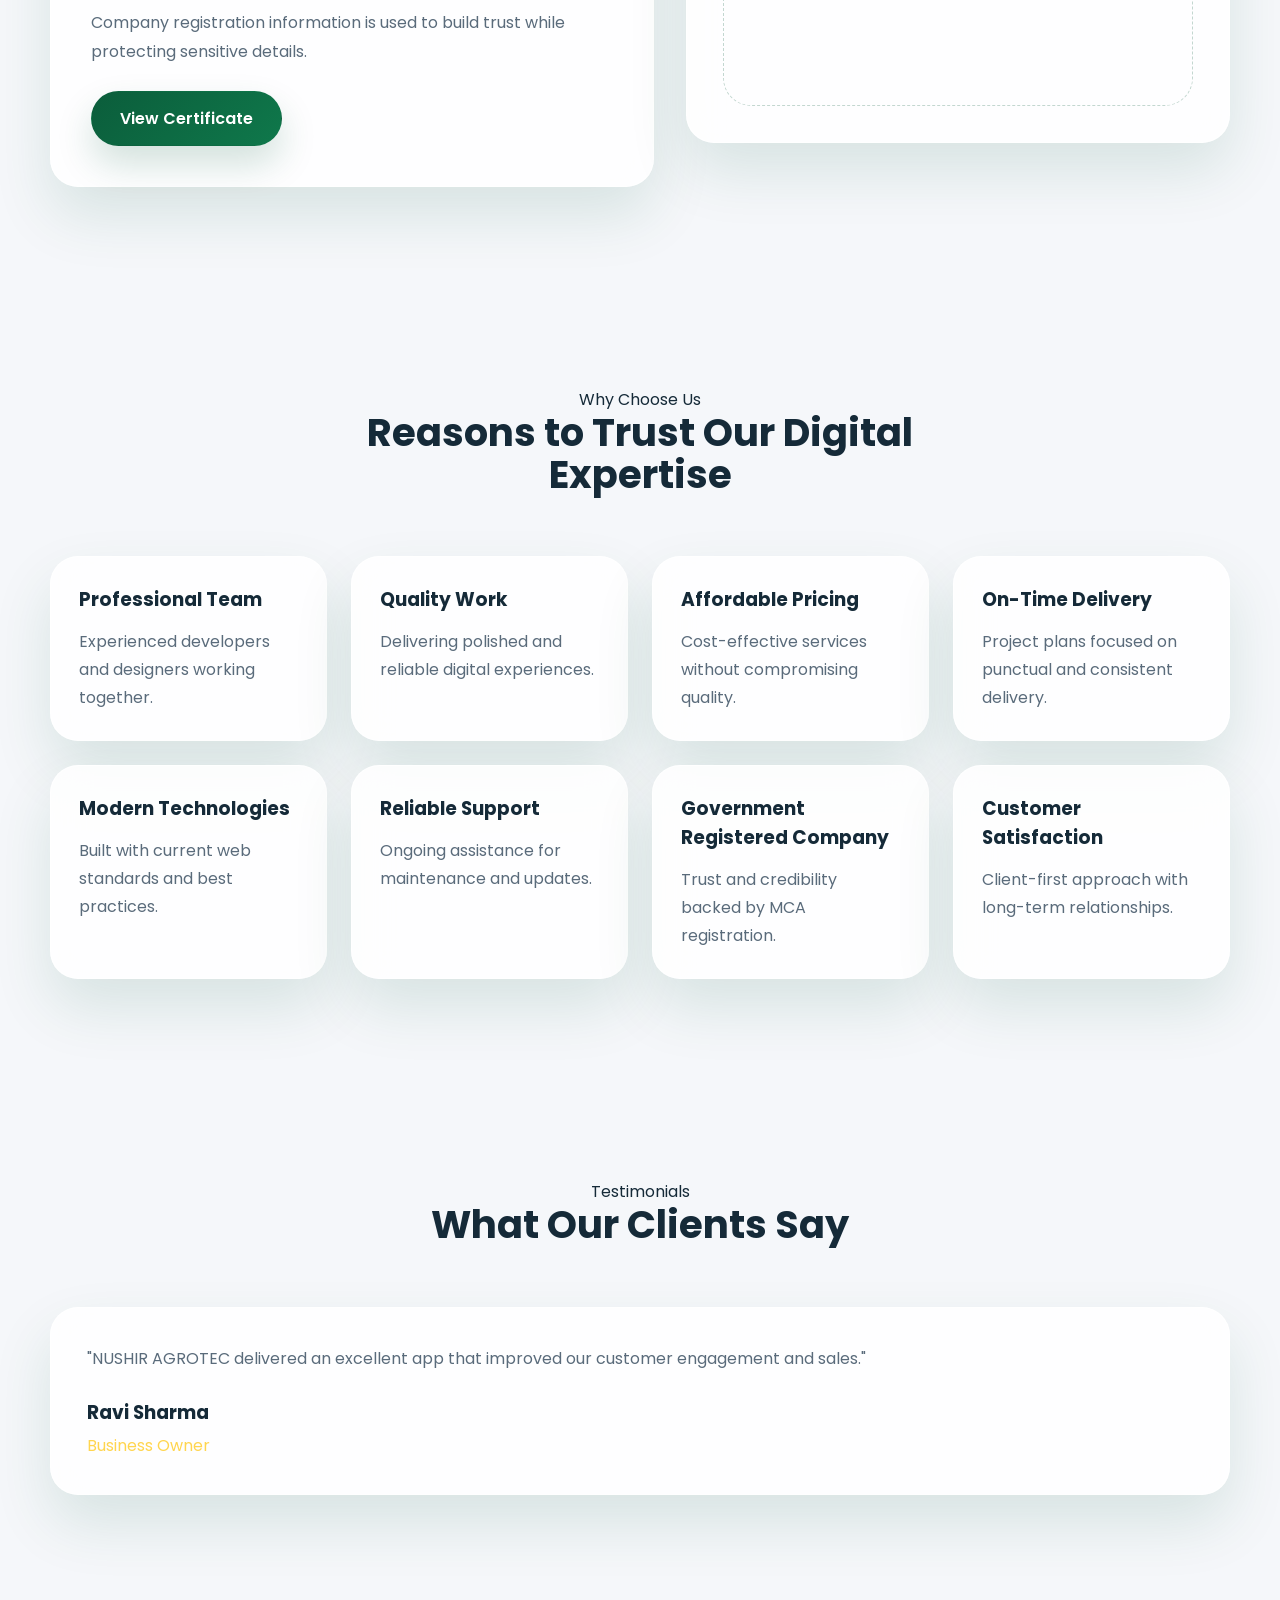
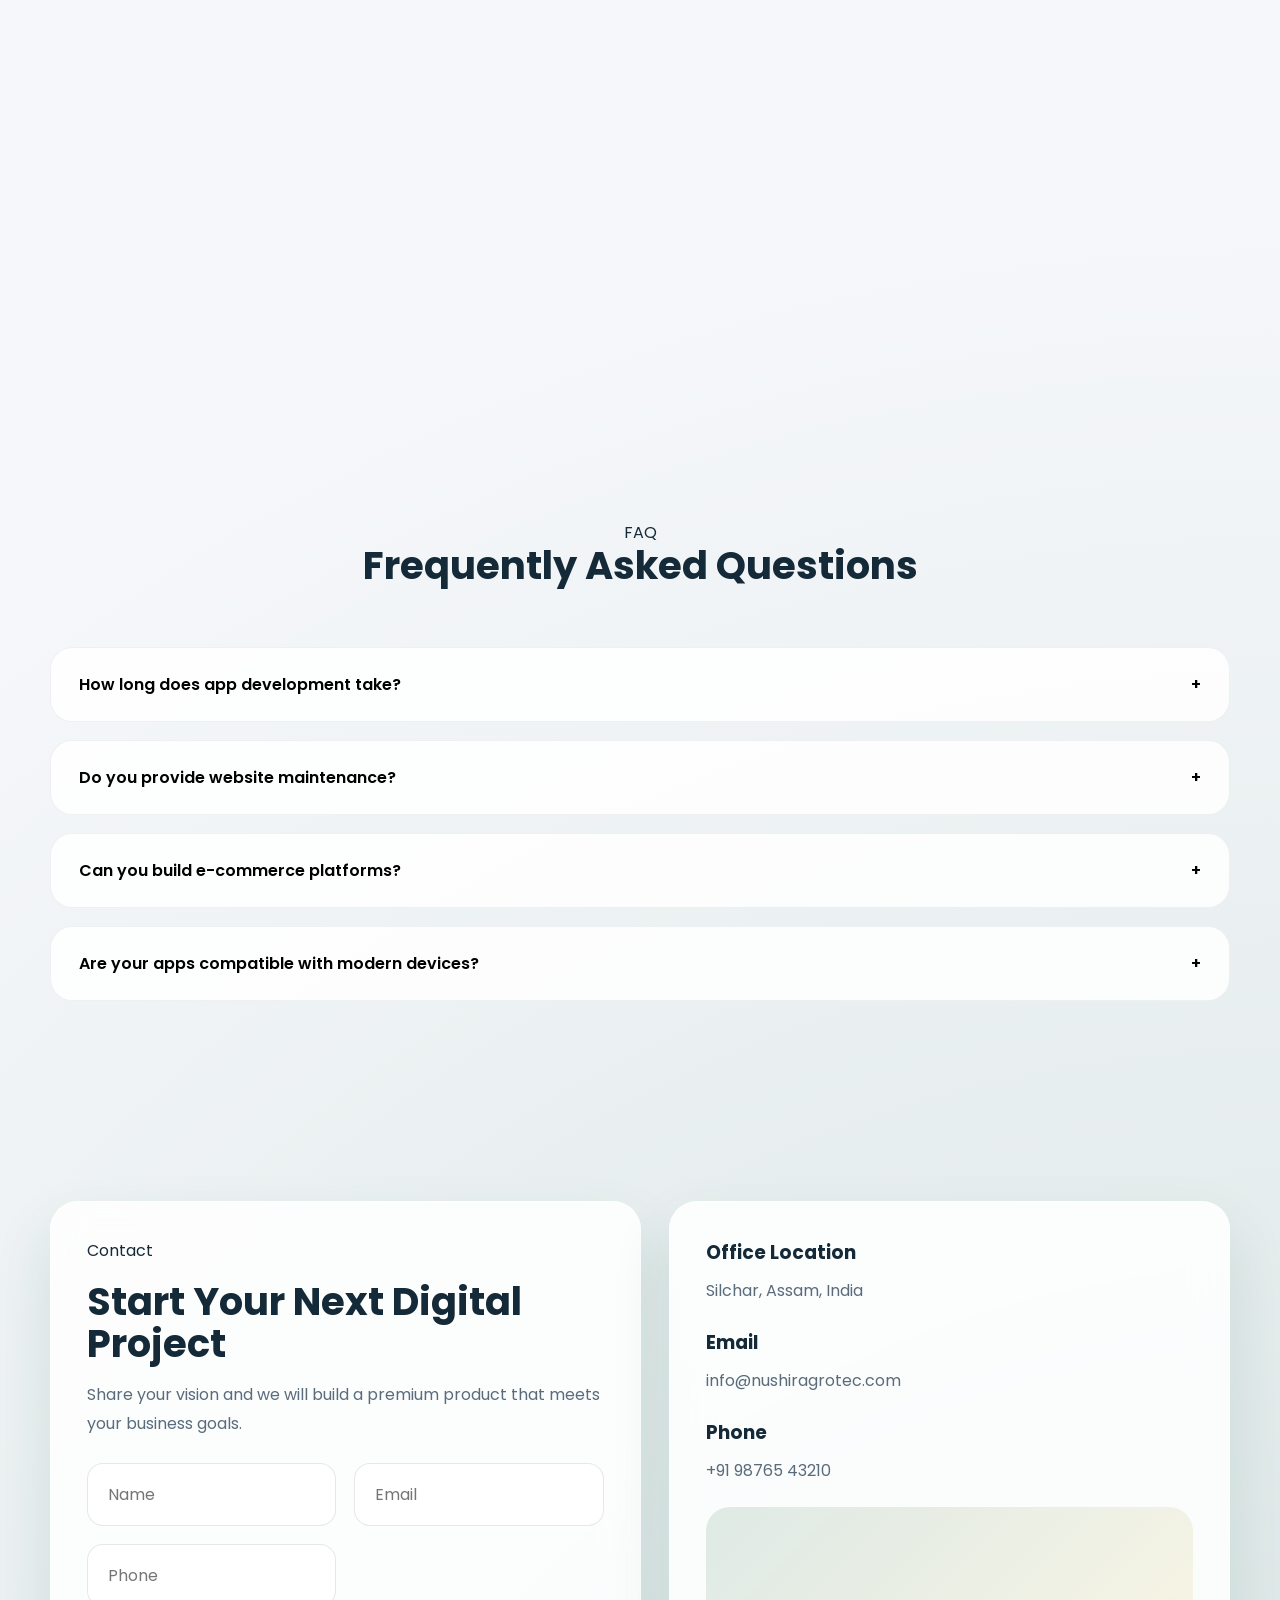
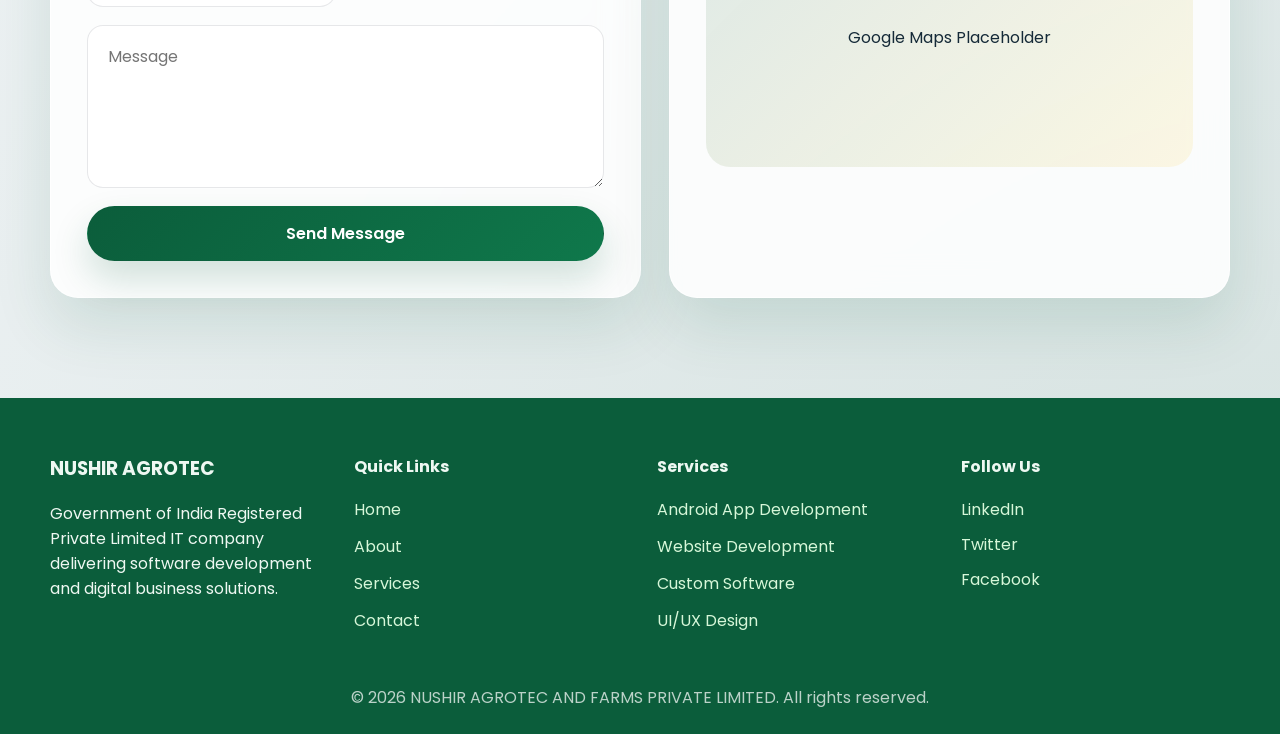
==== commit b6520237: "Refocus website on agriculture app development and remove chat option" ====
--- a/index.html
+++ b/index.html
@@ -4,17 +4,17 @@
 <meta charset="UTF-8">
 <meta name="viewport" content="width=device-width, initial-scale=1.0">
 <meta name="google-site-verification" content="G2tlE2w9IeE8qs14b7oWgtaxmBId5tnCwa9XfMjeyQA" />
-<title>Updated NUSHIR AGROTEC | Software & App Development</title>
-<meta name="description" content="NUSHIR AGROTEC AND FARMS PRIVATE LIMITED is a Government of India registered IT company providing premium Android app, iOS app, website, custom software, and digital business solutions.">
-<meta name="keywords" content="Android app development, iOS app development, Flutter development, website development, software development, UI UX design, API development, cloud solutions, business automation">
-<meta property="og:title" content="NUSHIR AGROTEC AND FARMS PRIVATE LIMITED | Software & App Development">
-<meta property="og:description" content="Professional software development, mobile apps, websites, and digital business solutions from a trusted Government of India registered company.">
+<title>NUSHIR AGROTEC | Agriculture App & Farm Management Solutions</title>
+<meta name="description" content="NUSHIR AGROTEC AND FARMS PRIVATE LIMITED is a Government of India registered IT company specializing in agriculture app development, farm management software, agricultural solutions, and smart farming technology.">
+<meta name="keywords" content="agriculture app development, farm management app, agricultural software, smart farming, agritech solutions, farmer app development, crop management software, precision agriculture">
+<meta property="og:title" content="NUSHIR AGROTEC AND FARMS PRIVATE LIMITED | Agriculture App & Smart Farming Solutions">
+<meta property="og:description" content="Specialized agriculture app development, farm management software, and smart farming solutions from a trusted Government of India registered company.">
 <meta property="og:type" content="website">
 <meta property="og:url" content="http://localhost:8000">
 <meta property="og:image" content="assets/favicon.svg">
 <meta name="twitter:card" content="summary_large_image">
-<meta name="twitter:title" content="NUSHIR AGROTEC AND FARMS PRIVATE LIMITED | Software & App Development">
-<meta name="twitter:description" content="Premium app and software development services from a trusted Government of India registered company.">
+<meta name="twitter:title" content="NUSHIR AGROTEC | Agriculture & Farm Tech Solutions">
+<meta name="twitter:description" content="Agriculture app development, farm management software, and smart farming solutions from a trusted Government of India registered company.">
 <link rel="icon" href="assets/favicon.svg" type="image/svg+xml">
 <link rel="preconnect" href="https://fonts.googleapis.com">
 <link rel="preconnect" href="https://fonts.gstatic.com" crossorigin>
@@ -51,8 +51,8 @@
   <div class="hero-overlay"></div>
   <div class="container hero-content">
     <p class="eyebrow">Government of India Registered Private Limited Company</p>
-    <h2>Professional Software & App Development Solutions</h2>
-    <p class="hero-copy">We build high-quality Android apps, websites, and digital solutions for startups, businesses, and enterprises.</p>
+    <h2>Agriculture App & Smart Farming Technology Solutions</h2>
+    <p class="hero-copy">We develop innovative agriculture apps, farm management software, and smart farming solutions to empower farmers and agribusinesses.</p>
     <div class="hero-actions">
       <a href="#services" class="btn btn-primary">Our Services</a>
       <a href="#contact" class="btn btn-secondary">Contact Us</a>
@@ -60,16 +60,16 @@
     <p class="typing-line"> <span class="typing-text"></span><span class="cursor">|</span></p>
     <div class="hero-highlights">
       <div class="highlight-card glass-card">
-        <strong>UX-led design</strong>
-        <span>Thoughtful interfaces built around real user journeys.</span>
+        <strong>Farmer-Focused Design</strong>
+        <span>Apps designed specifically for farmers' needs and agricultural workflows.</span>
       </div>
       <div class="highlight-card glass-card">
-        <strong>Scalable systems</strong>
-        <span>Reliable architecture for growth, speed, and maintainability.</span>
+        <strong>Scalable Agritech</strong>
+        <span>Farm management solutions that grow with your agricultural business.</span>
       </div>
       <div class="highlight-card glass-card">
-        <strong>Trusted delivery</strong>
-        <span>Professional execution from discovery to launch and support.</span>
+        <strong>Agriculture Expertise</strong>
+        <span>Deep knowledge of farming, crop management, and rural technology needs.</span>
       </div>
     </div>
   </div>
@@ -79,12 +79,12 @@
   <div class="container section-grid">
     <div class="about-card glass-card">
       <span class="section-label">About Company</span>
-      <h2>Trusted IT & Software Development Partner</h2>
-      <p>NUSHIR AGROTEC AND FARMS PRIVATE LIMITED is a Government of India registered Private Limited Company under MCA. We deliver premium software solutions with a focus on innovation, scalability, and modern digital experiences.</p>
+      <h2>Trusted Agriculture Technology Partner</h2>
+      <p>NUSHIR AGROTEC AND FARMS PRIVATE LIMITED is a Government of India registered Private Limited Company under MCA. We specialize in developing innovative agriculture applications, farm management software, and smart farming solutions to modernize agriculture and empower farmers.</p>
       <ul class="about-list">
-        <li>Professional mobile and web application development</li>
-        <li>Custom software, API, and cloud-based solutions</li>
-        <li>UI/UX design, business automation, and digital transformation</li>
+        <li>Agriculture app development and farm management software</li>
+        <li>Smart farming solutions, crop management tools, and agritech platforms</li>
+        <li>Custom agricultural solutions, farmer dashboards, and rural digital transformation</li>
       </ul>
     </div>
     <div class="about-stats">
@@ -131,78 +131,78 @@
   <div class="container">
     <div class="section-header">
       <span class="section-label">Our Services</span>
-      <h2>Software, App, and Digital Business Solutions</h2>
+      <h2>Agriculture & Farm Technology Solutions</h2>
     </div>
     <div class="services-grid">
       <article class="service-card glass-card">
         <div class="service-icon">A</div>
-        <h3>Android App Development</h3>
-        <p>High-performance Android applications designed for user engagement and growth.</p>
+        <h3>Farm Management App Development</h3>
+        <p>Android apps for farmers to manage crops, track harvest, and optimize farming operations.</p>
       </article>
       <article class="service-card glass-card">
         <div class="service-icon">i</div>
-        <h3>iOS App Development</h3>
-        <p>Modern mobile apps for iPhone and iPad with premium user experience.</p>
+        <h3>Agricultural iOS Apps</h3>
+        <p>Modern agriculture apps for iPhone to connect farmers with markets and resources.</p>
       </article>
       <article class="service-card glass-card">
         <div class="service-icon">F</div>
-        <h3>Flutter App Development</h3>
-        <p>Cross-platform apps built with Flutter for fast delivery and seamless performance.</p>
+        <h3>Cross-Platform Agriculture Apps</h3>
+        <p>Cross-platform agritech solutions for reaching farmers on both Android and iOS.</p>
       </article>
       <article class="service-card glass-card">
         <div class="service-icon">W</div>
-        <h3>Website Development</h3>
-        <p>Beautiful responsive websites crafted to represent your brand and convert visitors.</p>
+        <h3>Agricultural Portal Development</h3>
+        <p>Farmer-centric websites connecting agriculture businesses with rural communities.</p>
       </article>
       <article class="service-card glass-card">
         <div class="service-icon">S</div>
-        <h3>Custom Software Development</h3>
-        <p>Tailored software solutions that solve core business challenges.</p>
+        <h3>Agritech Software Solutions</h3>
+        <p>Custom agricultural software for crop planning, livestock management, and supply chain.</p>
       </article>
       <article class="service-card glass-card">
         <div class="service-icon">U</div>
-        <h3>UI/UX Design</h3>
-        <p>Intuitive interface design combined with delightful user experiences.</p>
+        <h3>Farmer-Centric UI/UX Design</h3>
+        <p>Intuitive agricultural interfaces designed for farmers with varying tech literacy.</p>
       </article>
       <article class="service-card glass-card">
         <div class="service-icon">P</div>
-        <h3>API Development</h3>
-        <p>Secure and scalable APIs for reliable integration across systems.</p>
+        <h3>Agricultural Data APIs</h3>
+        <p>APIs connecting weather data, crop information, market prices, and farm analytics.</p>
       </article>
       <article class="service-card glass-card">
         <div class="service-icon">D</div>
-        <h3>Database Design</h3>
-        <p>Robust data models that support performance, security, and future growth.</p>
+        <h3>Agricultural Database Solutions</h3>
+        <p>Robust systems for crop data, farm records, yield tracking, and farmer profiles.</p>
       </article>
       <article class="service-card glass-card">
         <div class="service-icon">C</div>
-        <h3>Cloud Solutions</h3>
-        <p>Cloud infrastructure and deployment strategies for resilient applications.</p>
+        <h3>Cloud Infrastructure for Agritech</h3>
+        <p>Secure cloud solutions for farming data, real-time weather updates, and farm operations.</p>
       </article>
       <article class="service-card glass-card">
         <div class="service-icon">B</div>
-        <h3>Business Automation</h3>
-        <p>Workflow automation to increase efficiency and reduce manual effort.</p>
+        <h3>Farm Operation Automation</h3>
+        <p>Workflow automation for crop scheduling, irrigation systems, and farm management.</p>
       </article>
       <article class="service-card glass-card">
         <div class="service-icon">E</div>
-        <h3>E-commerce Website Development</h3>
-        <p>Modern online stores optimized for sales, performance, and user trust.</p>
+        <h3>Farmer-to-Market E-commerce</h3>
+        <p>Digital platforms connecting farmers directly to buyers and agricultural markets.</p>
       </article>
       <article class="service-card glass-card">
         <div class="service-icon">P</div>
-        <h3>Portfolio Website Development</h3>
-        <p>Elegant portfolio sites that showcase your work and personal brand.</p>
+        <h3>Agricultural Enterprise Portals</h3>
+        <p>Comprehensive platforms for agribusiness companies to manage operations and partners.</p>
       </article>
       <article class="service-card glass-card">
         <div class="service-icon">L</div>
-        <h3>Landing Page Development</h3>
-        <p>High-converting landing pages designed to capture leads and drive results.</p>
+        <h3>Agritech Campaign Pages</h3>
+        <p>Targeted pages promoting agricultural innovations and reaching farming communities.</p>
       </article>
       <article class="service-card glass-card">
         <div class="service-icon">C</div>
-        <h3>Company Website Development</h3>
-        <p>Corporate websites built for credibility, brand presence, and lead generation.</p>
+        <h3>Agricultural Company Websites</h3>
+        <p>Professional websites for agribusiness firms, seed companies, and farm cooperatives.</p>
       </article>
       <article class="service-card glass-card">
         <div class="service-icon">M</div>
@@ -398,9 +398,7 @@
 </footer>
 
 <button class="scroll-top" aria-label="Scroll to top">↑</button>
-<a class="whatsapp-float" href="https://wa.me/919876543210" target="_blank" aria-label="WhatsApp">
-  <span>Chat</span>
-</a>
+
 <script src="script.js"></script>
 </body>
 </html>
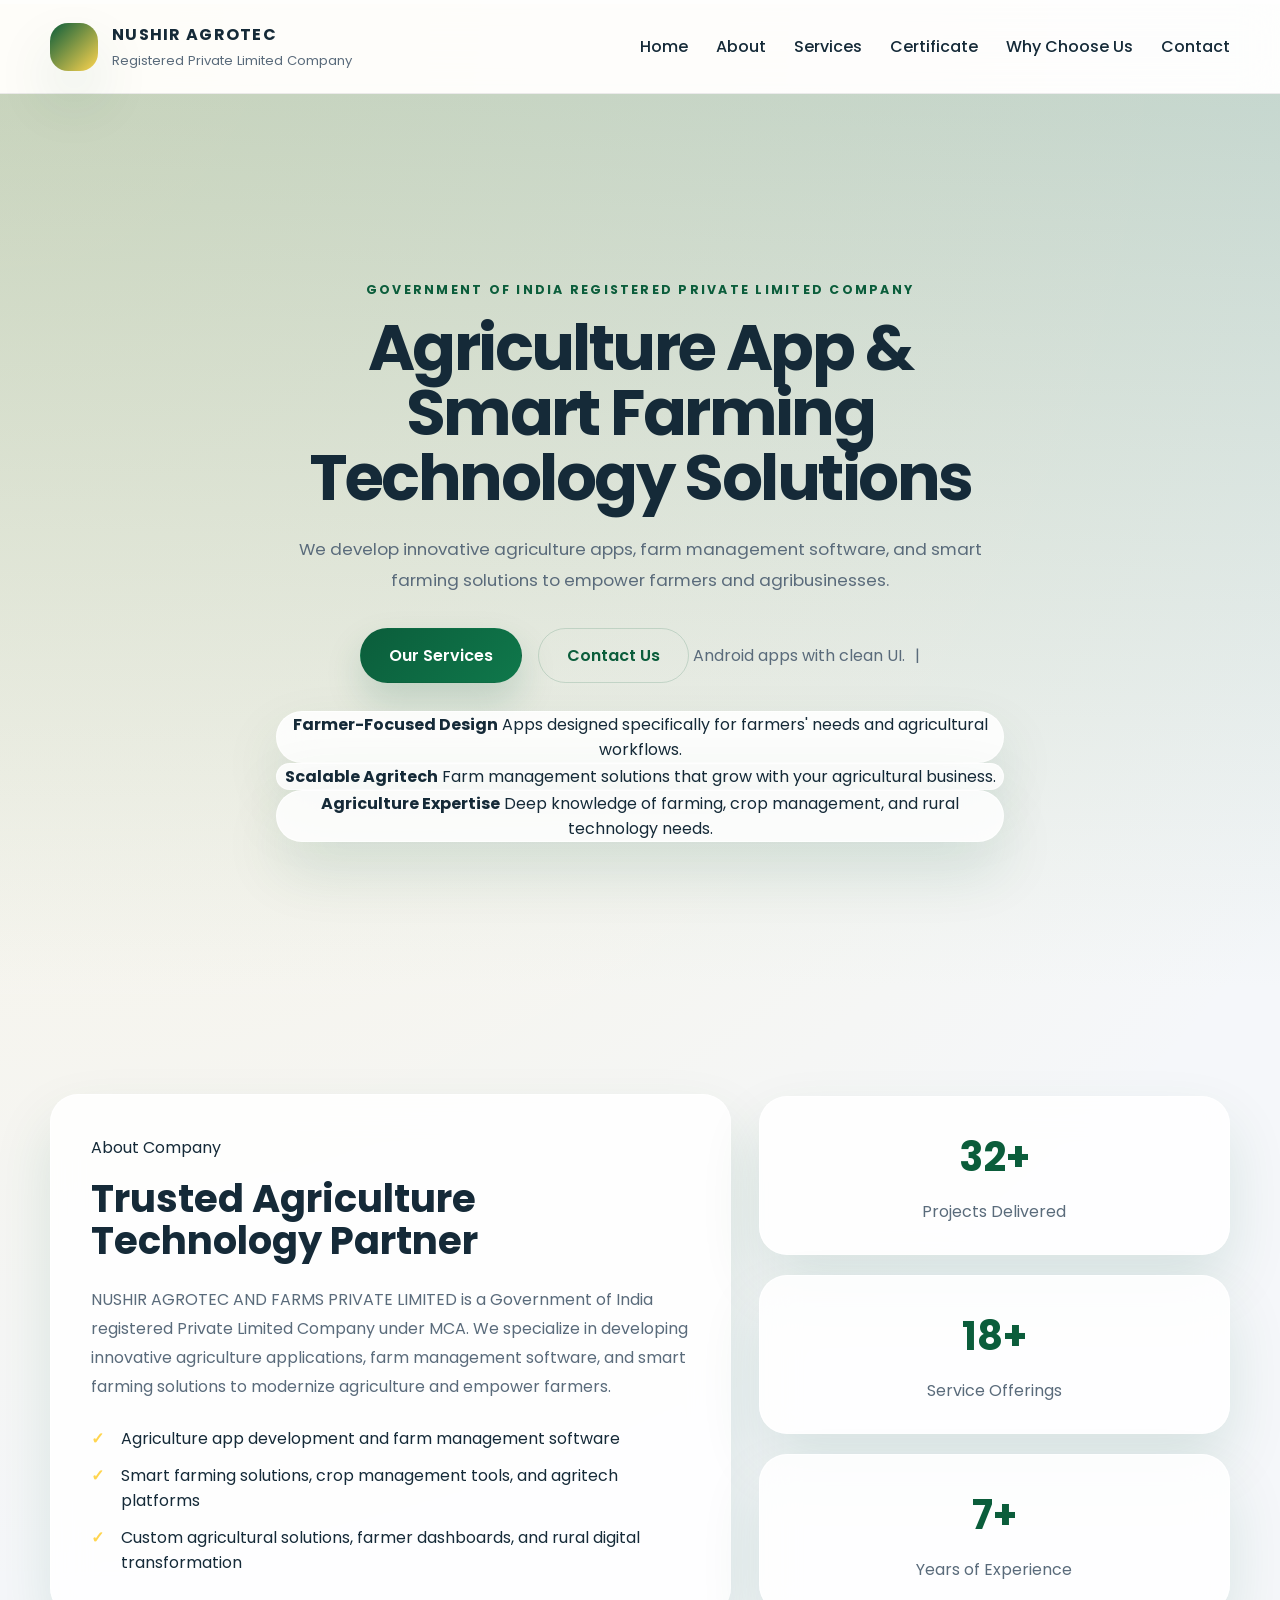
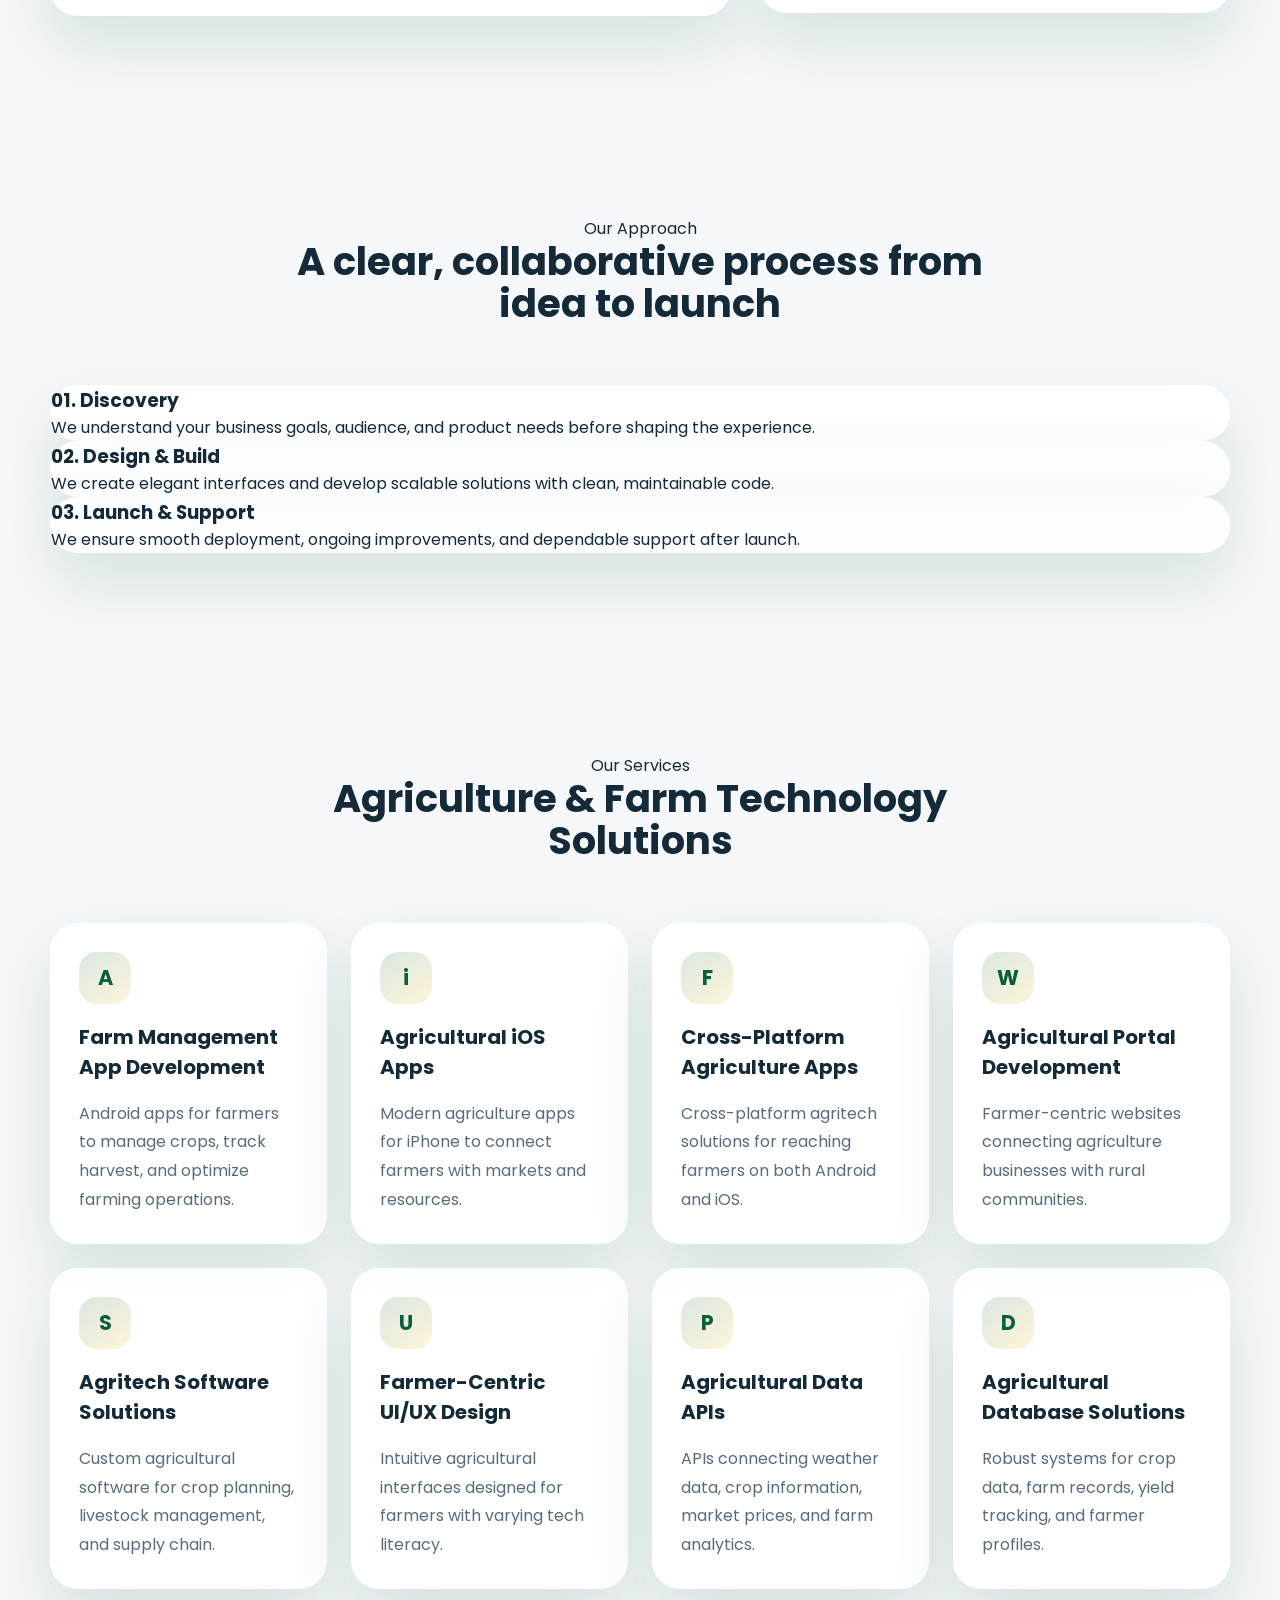
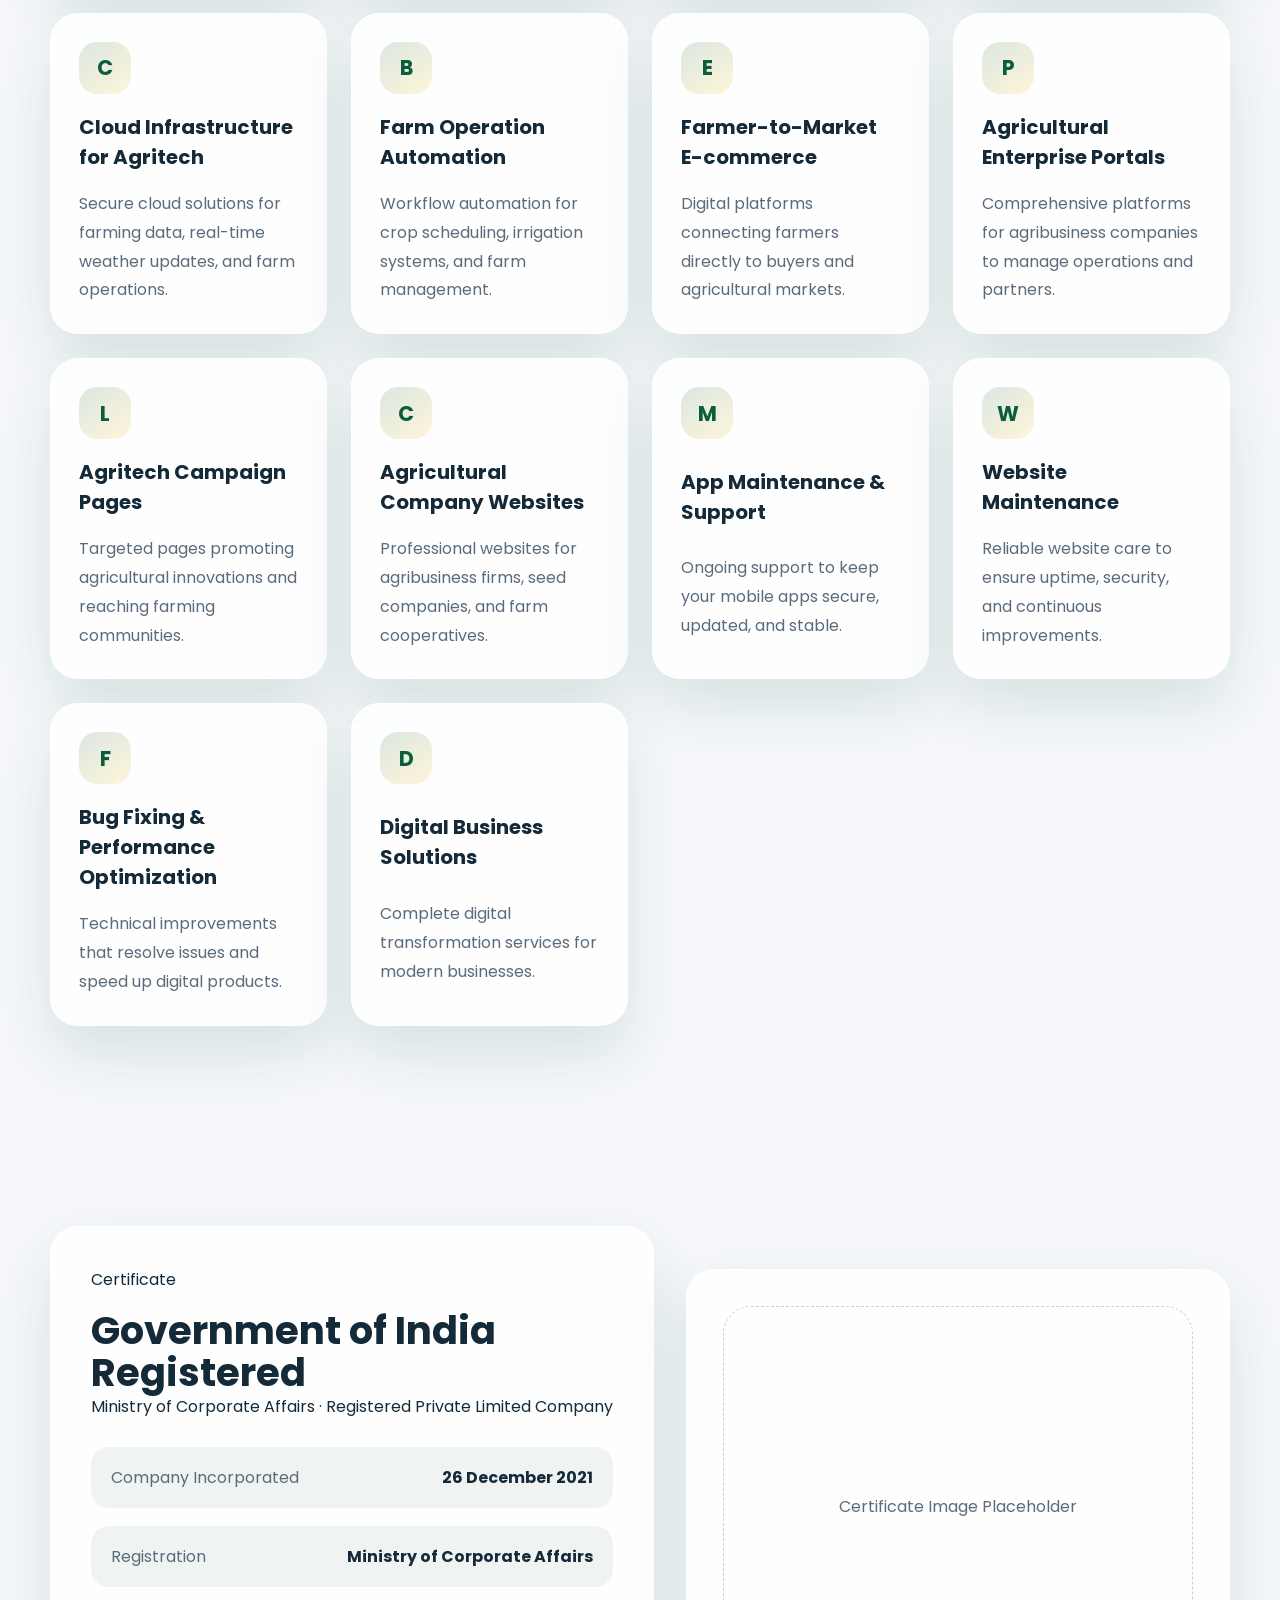
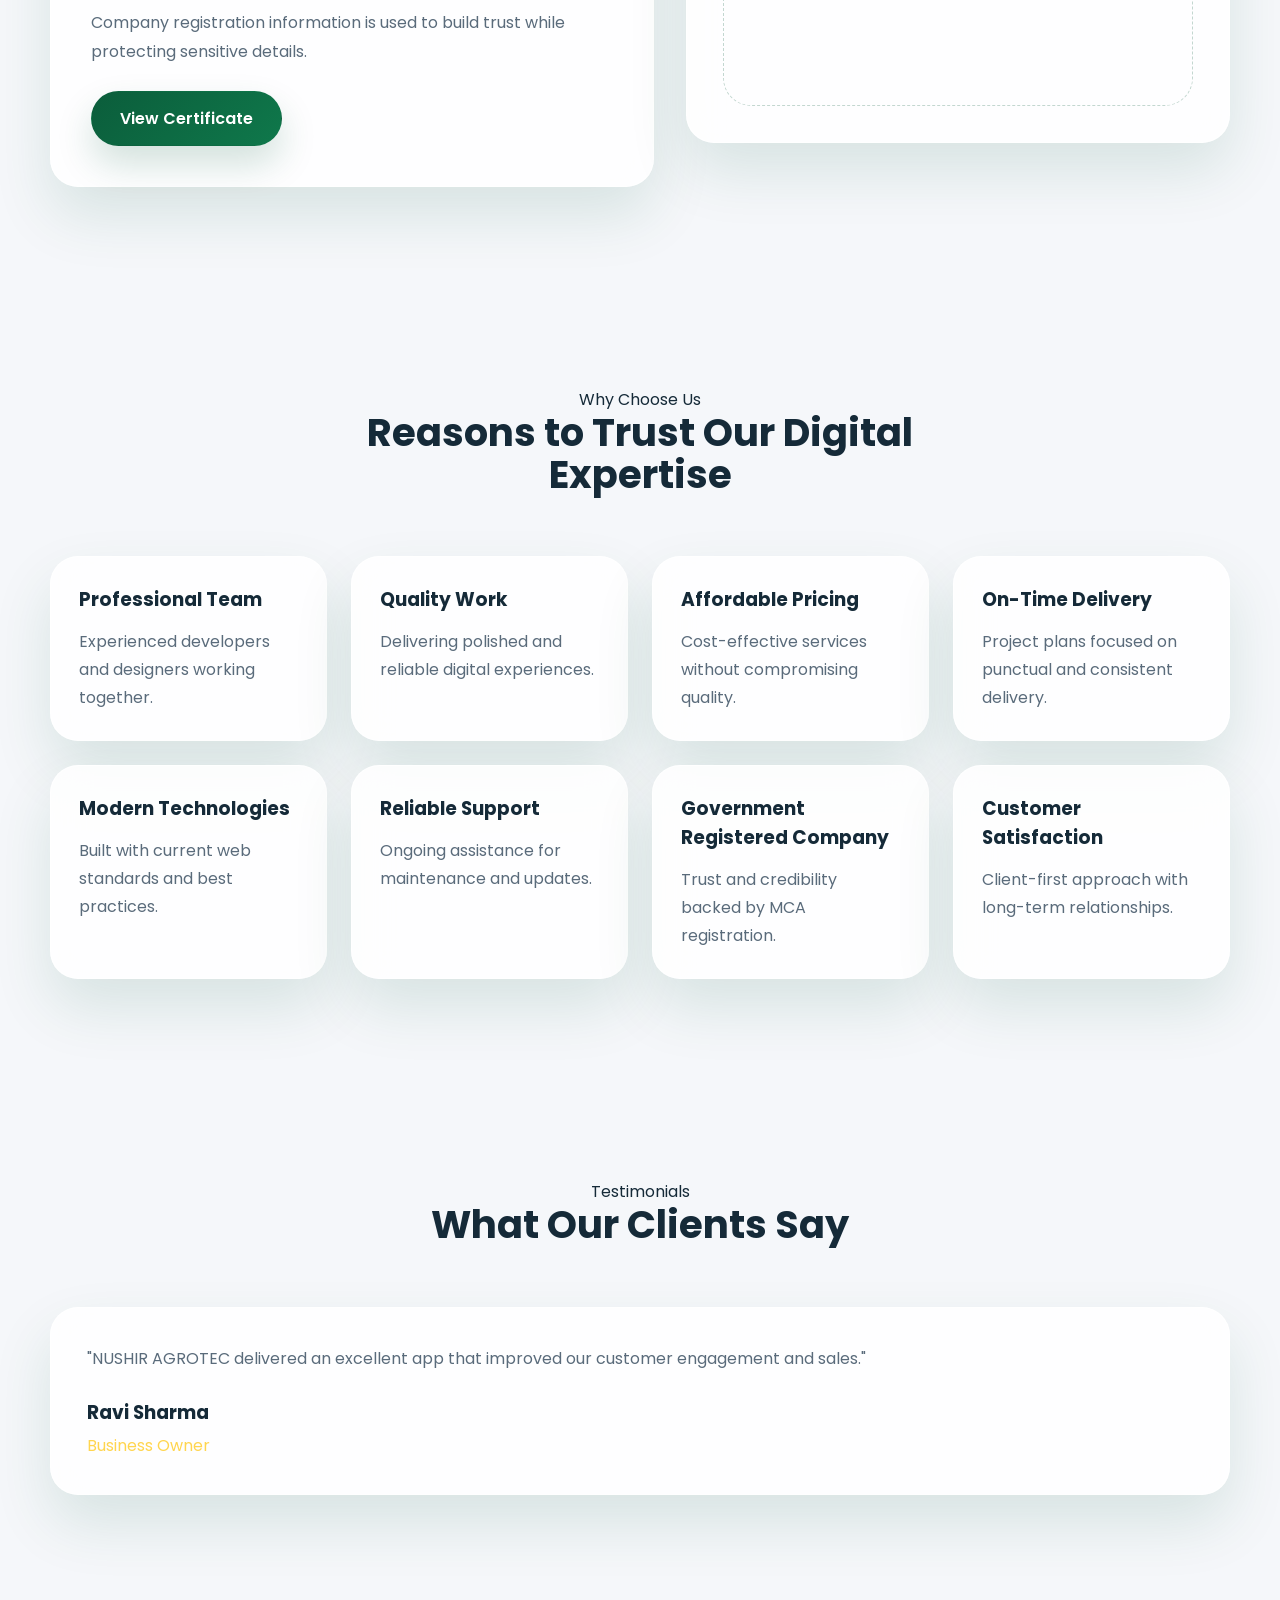
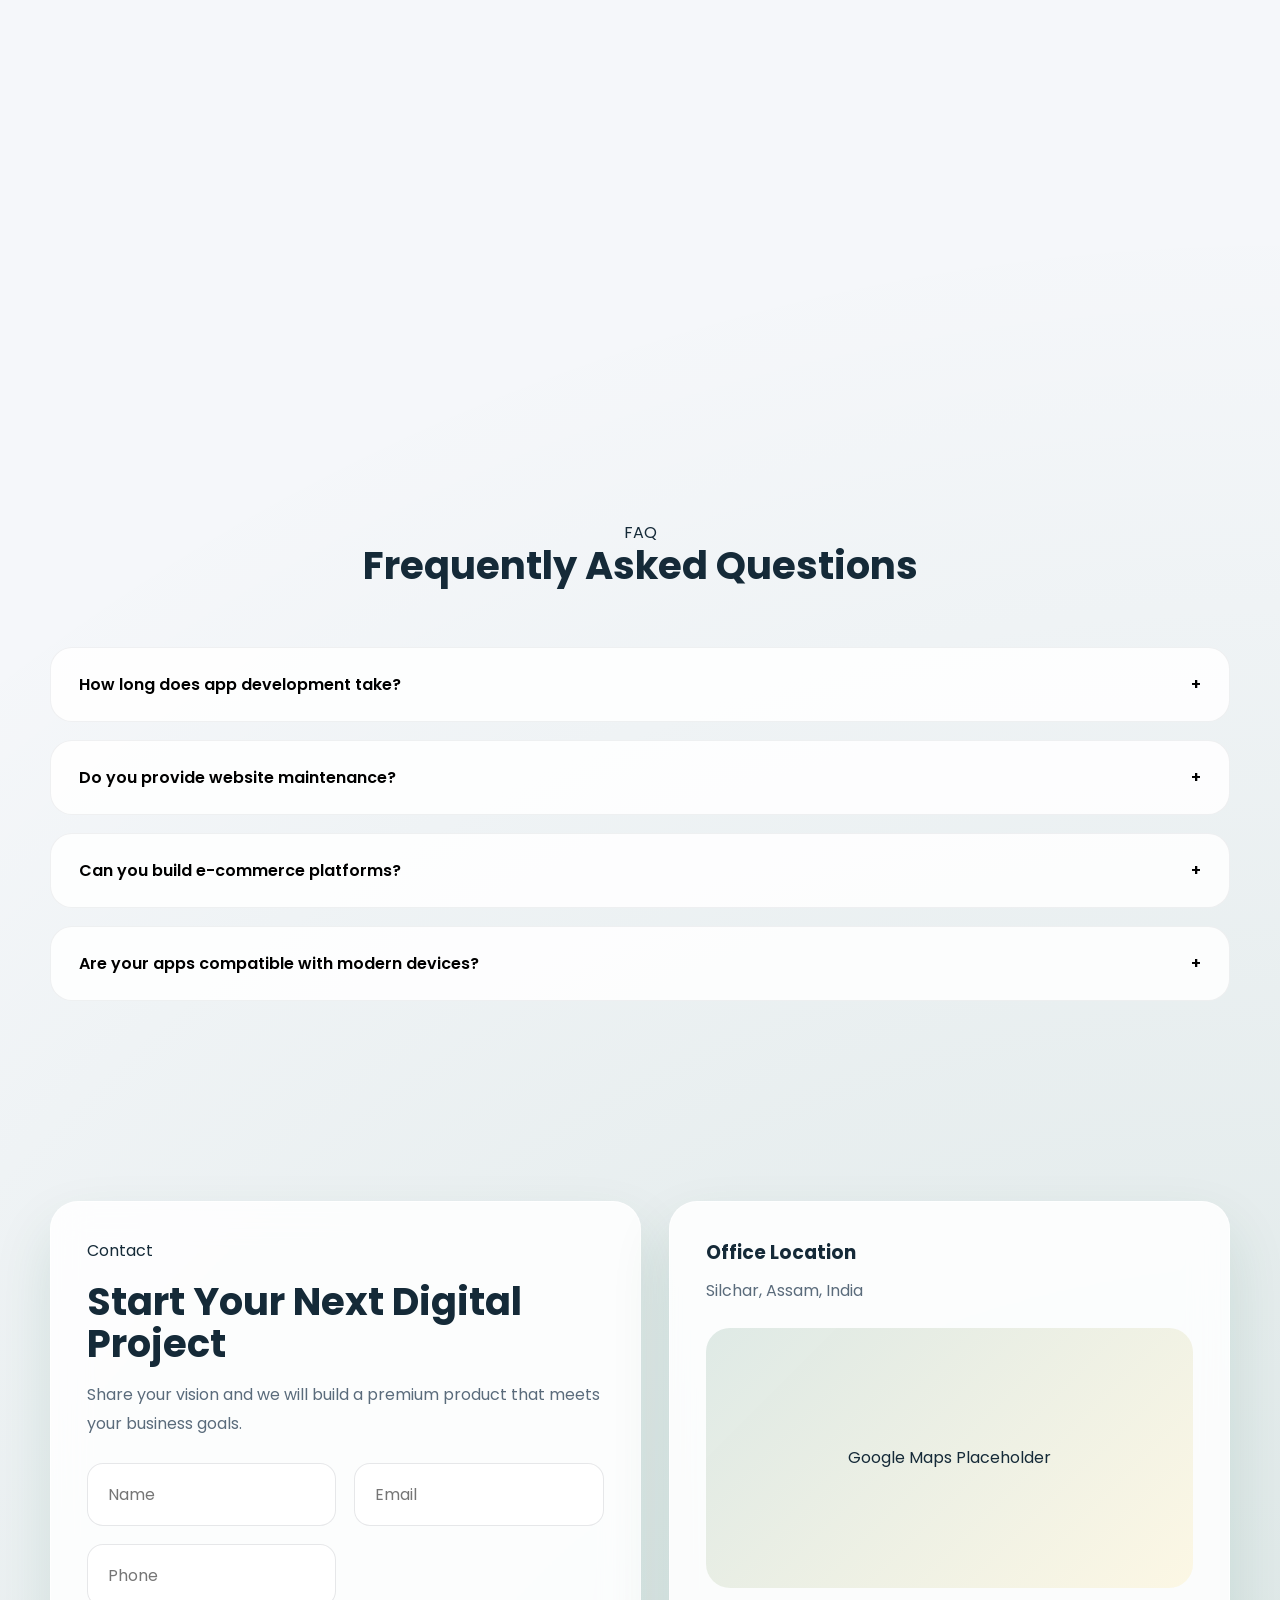
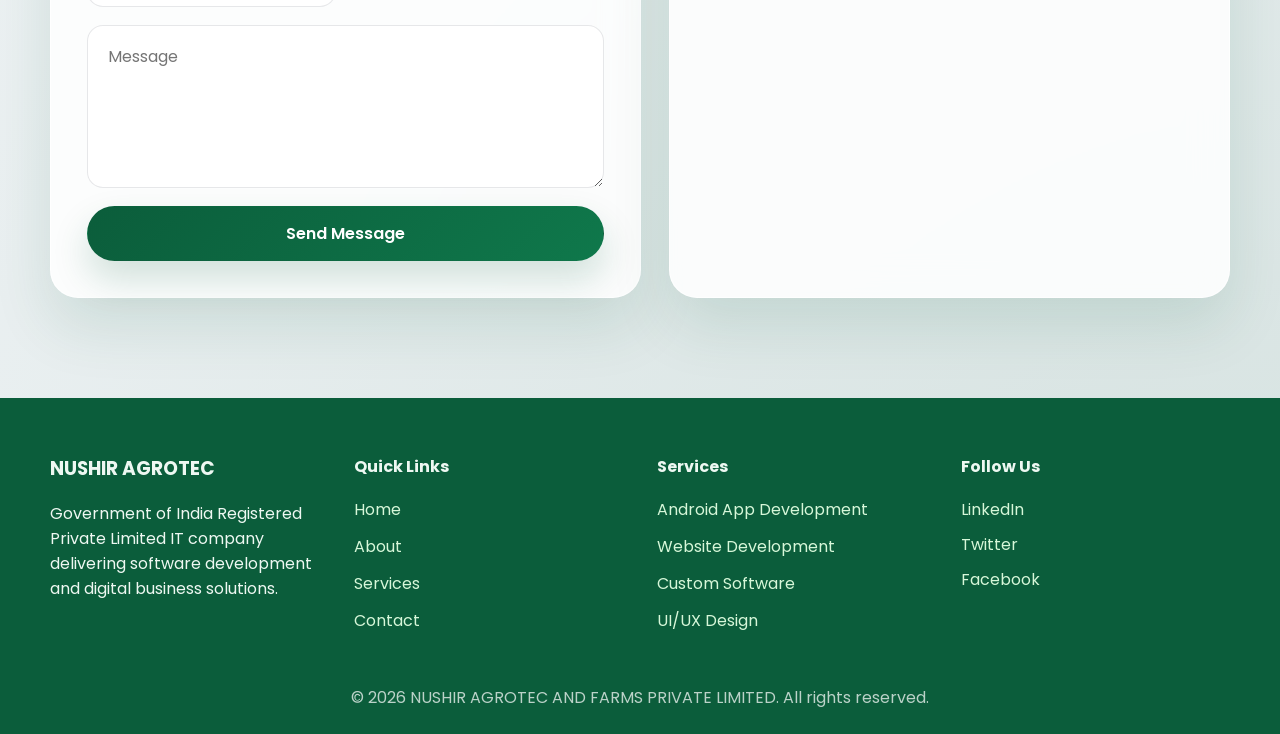
==== commit 5c5ebd8f: "Remove phone number and email from contact section" ====
--- a/index.html
+++ b/index.html
@@ -350,14 +350,6 @@
         <h3>Office Location</h3>
         <p>Silchar, Assam, India</p>
       </div>
-      <div class="contact-block">
-        <h3>Email</h3>
-        <p>info@nushiragrotec.com</p>
-      </div>
-      <div class="contact-block">
-        <h3>Phone</h3>
-        <p>+91 98765 43210</p>
-      </div>
       <div class="contact-map">
         <span>Google Maps Placeholder</span>
       </div>
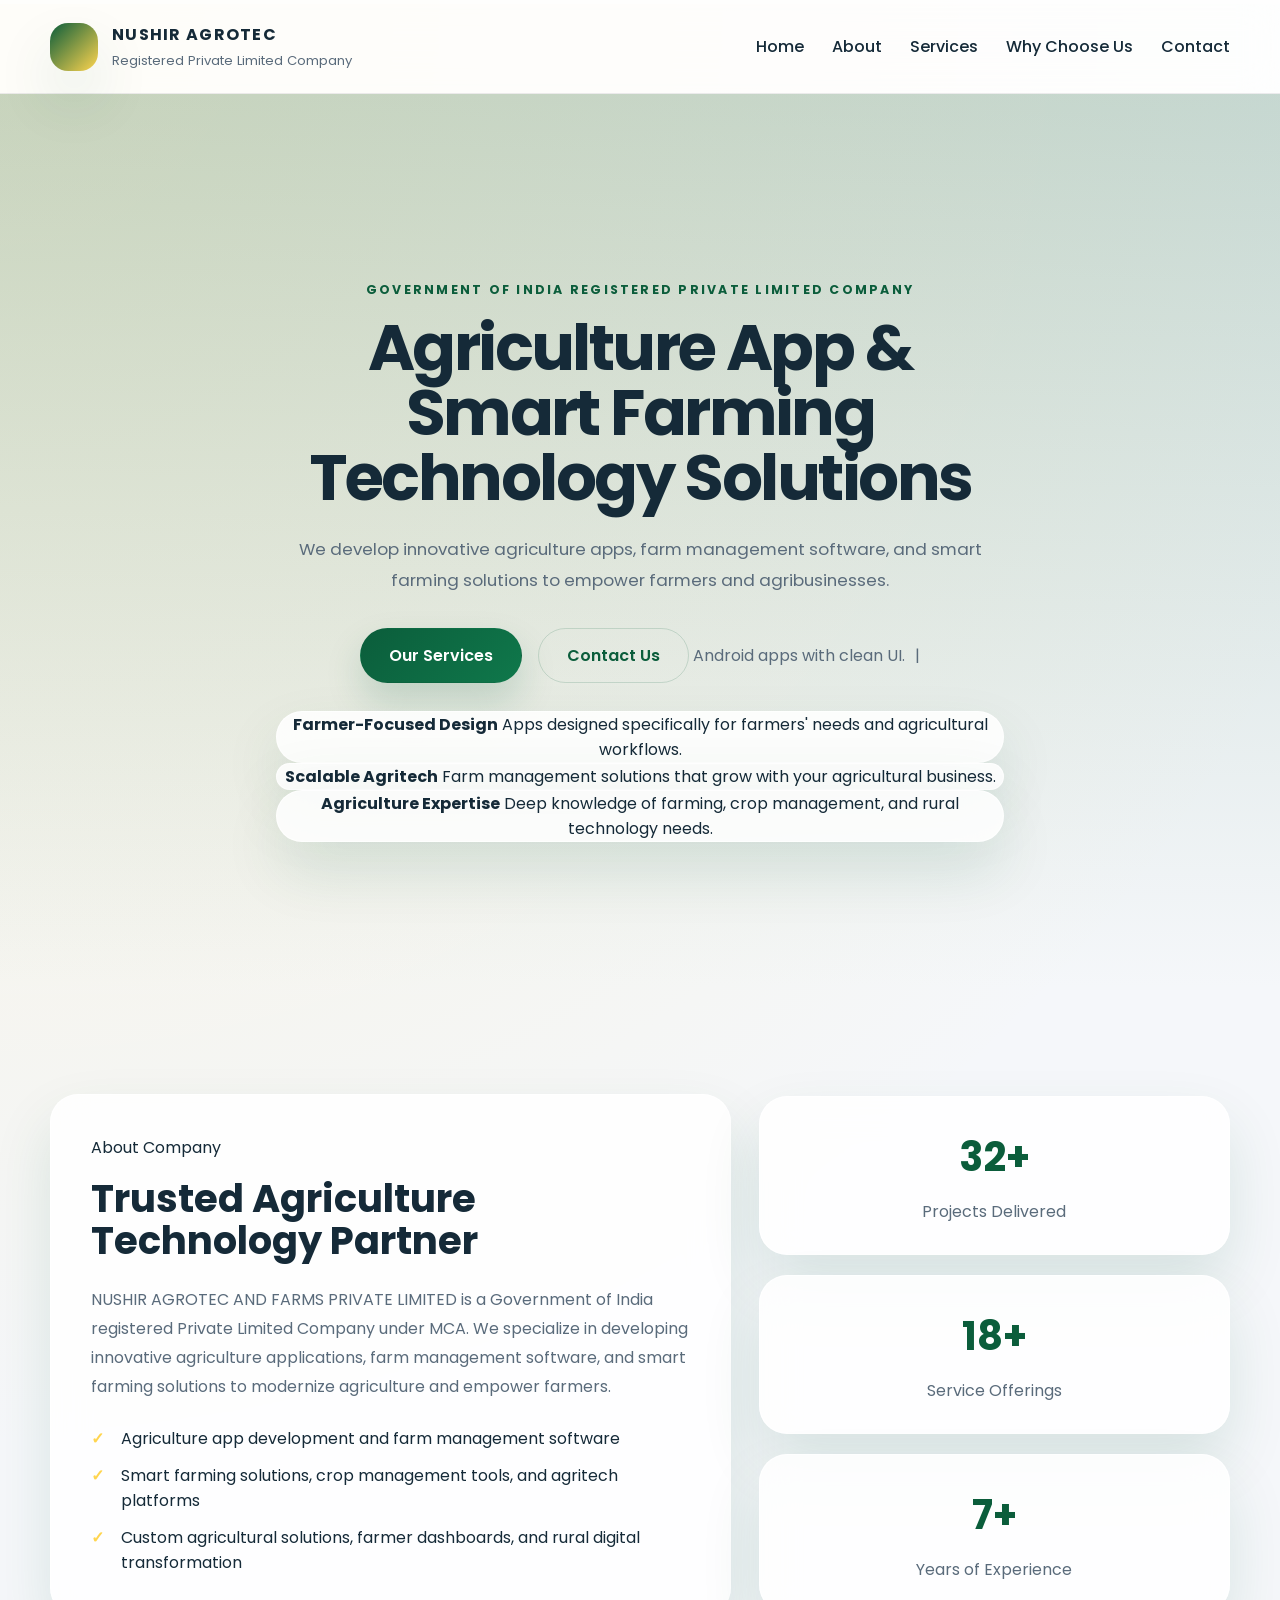
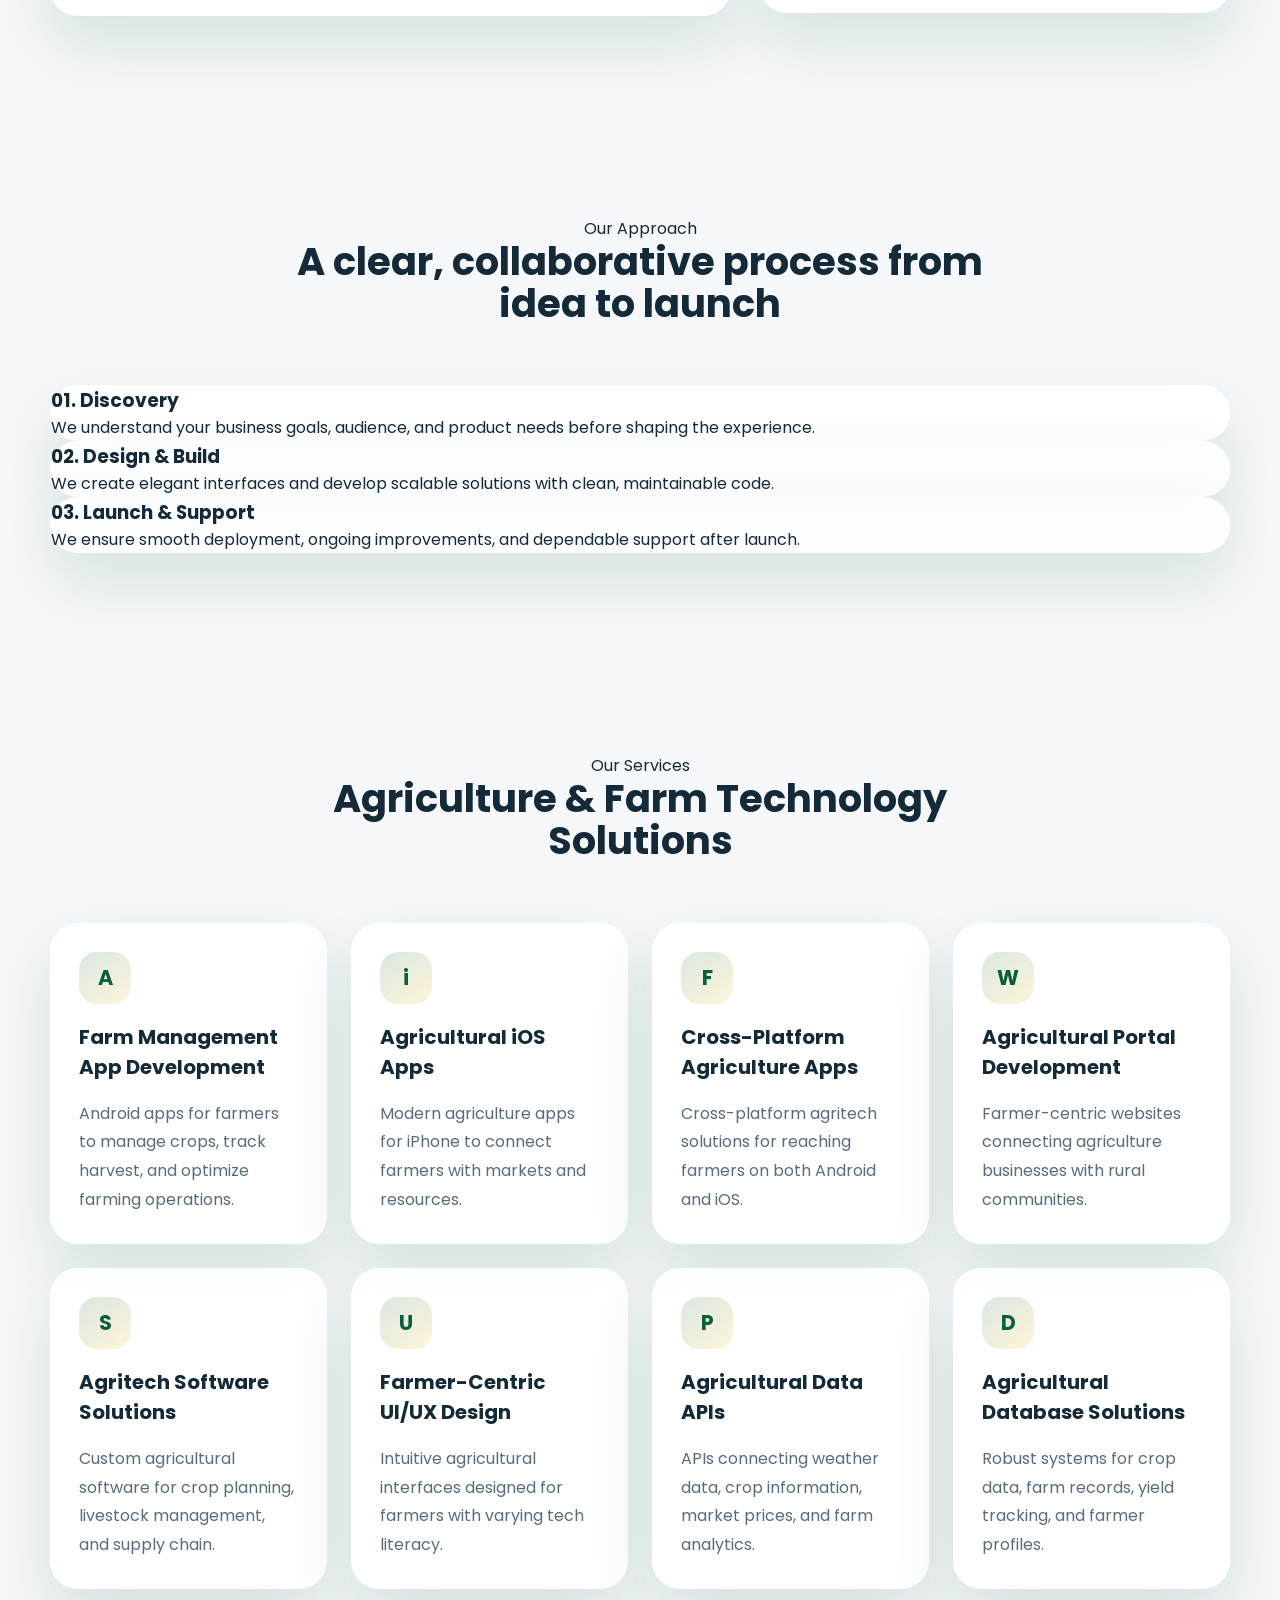
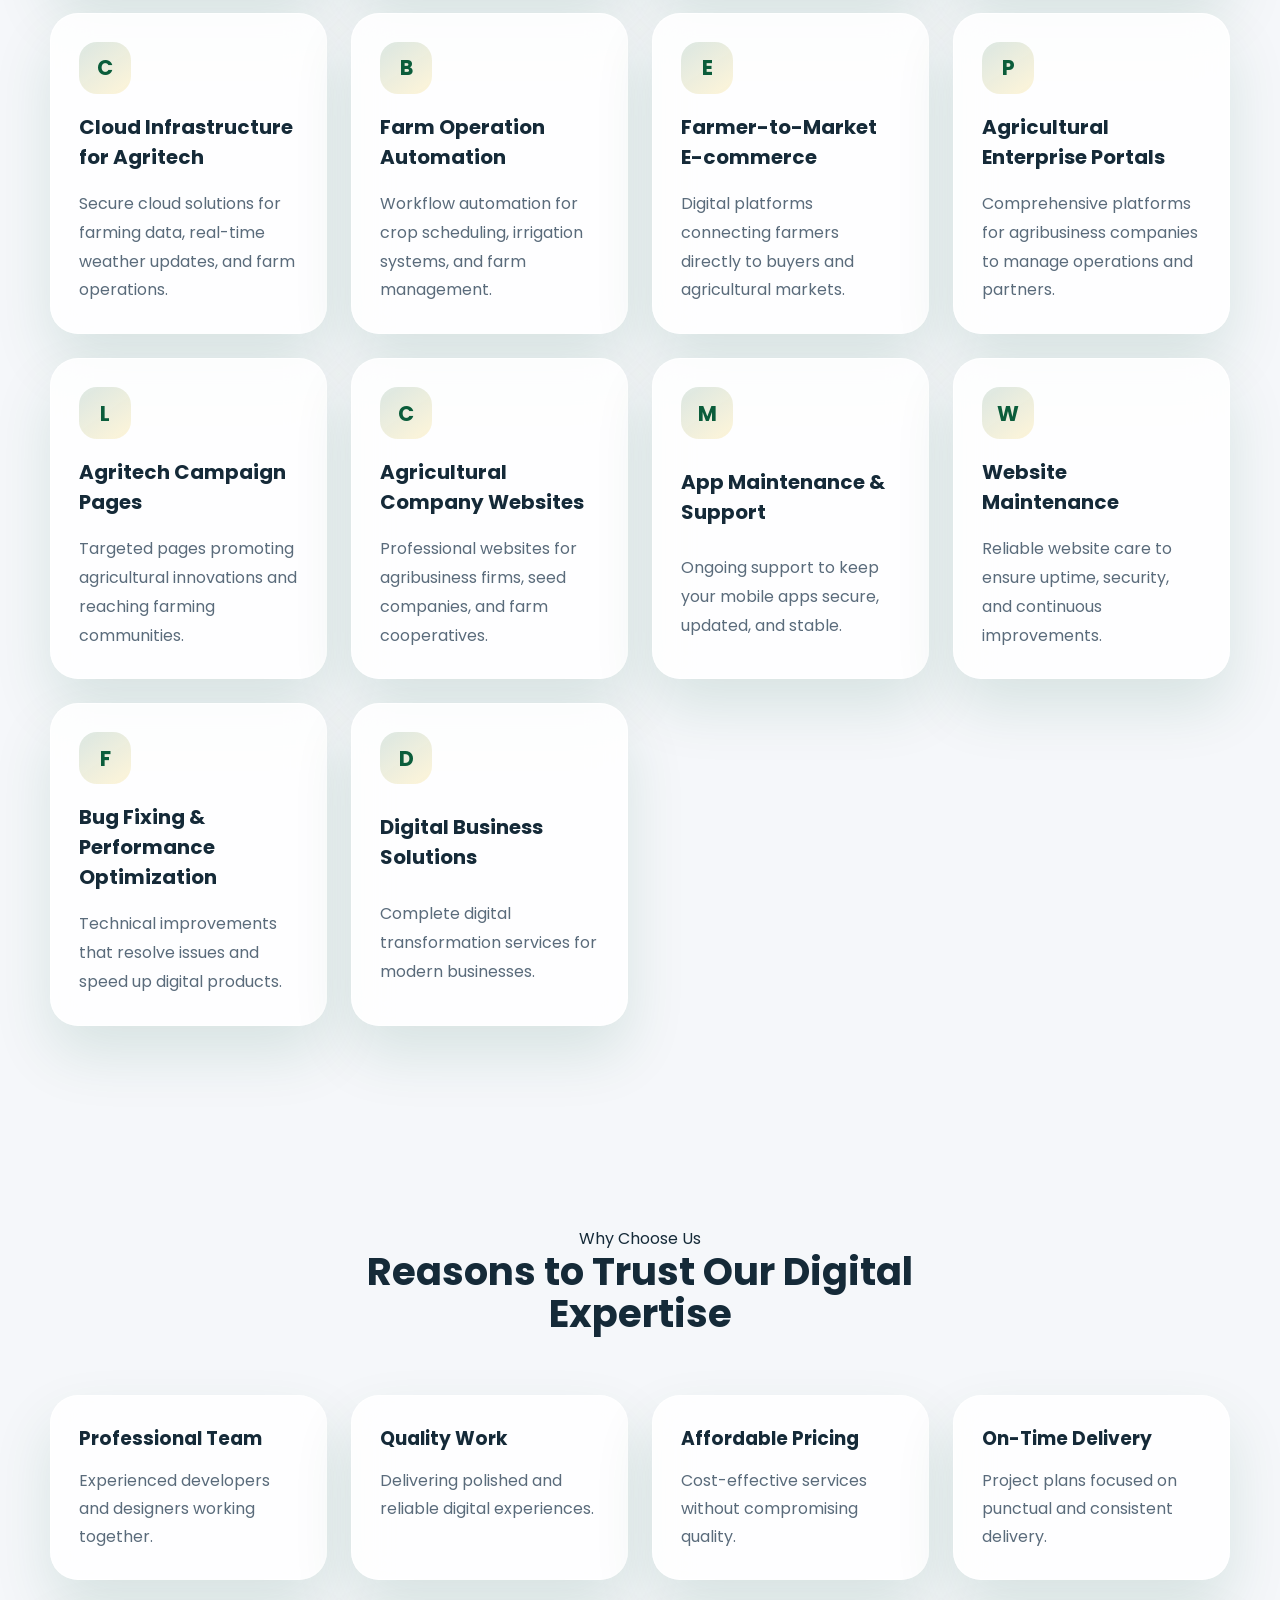
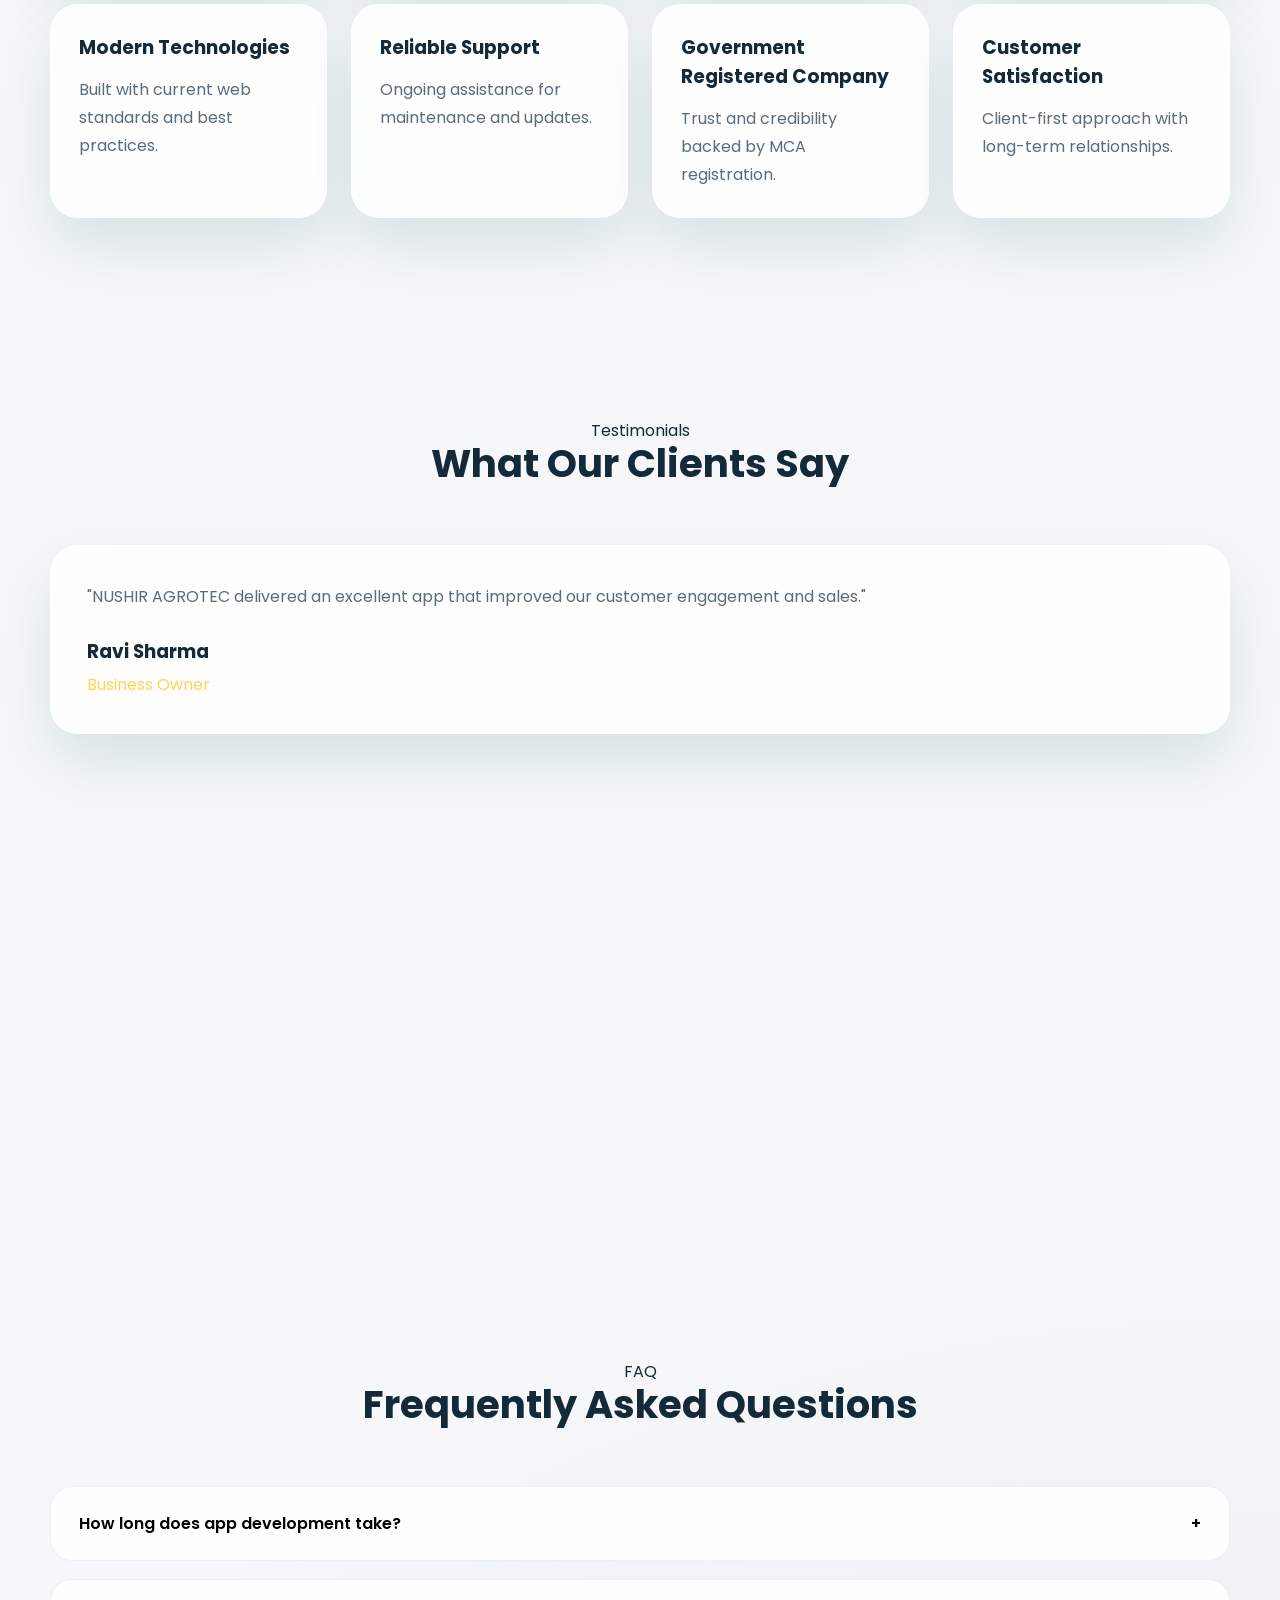
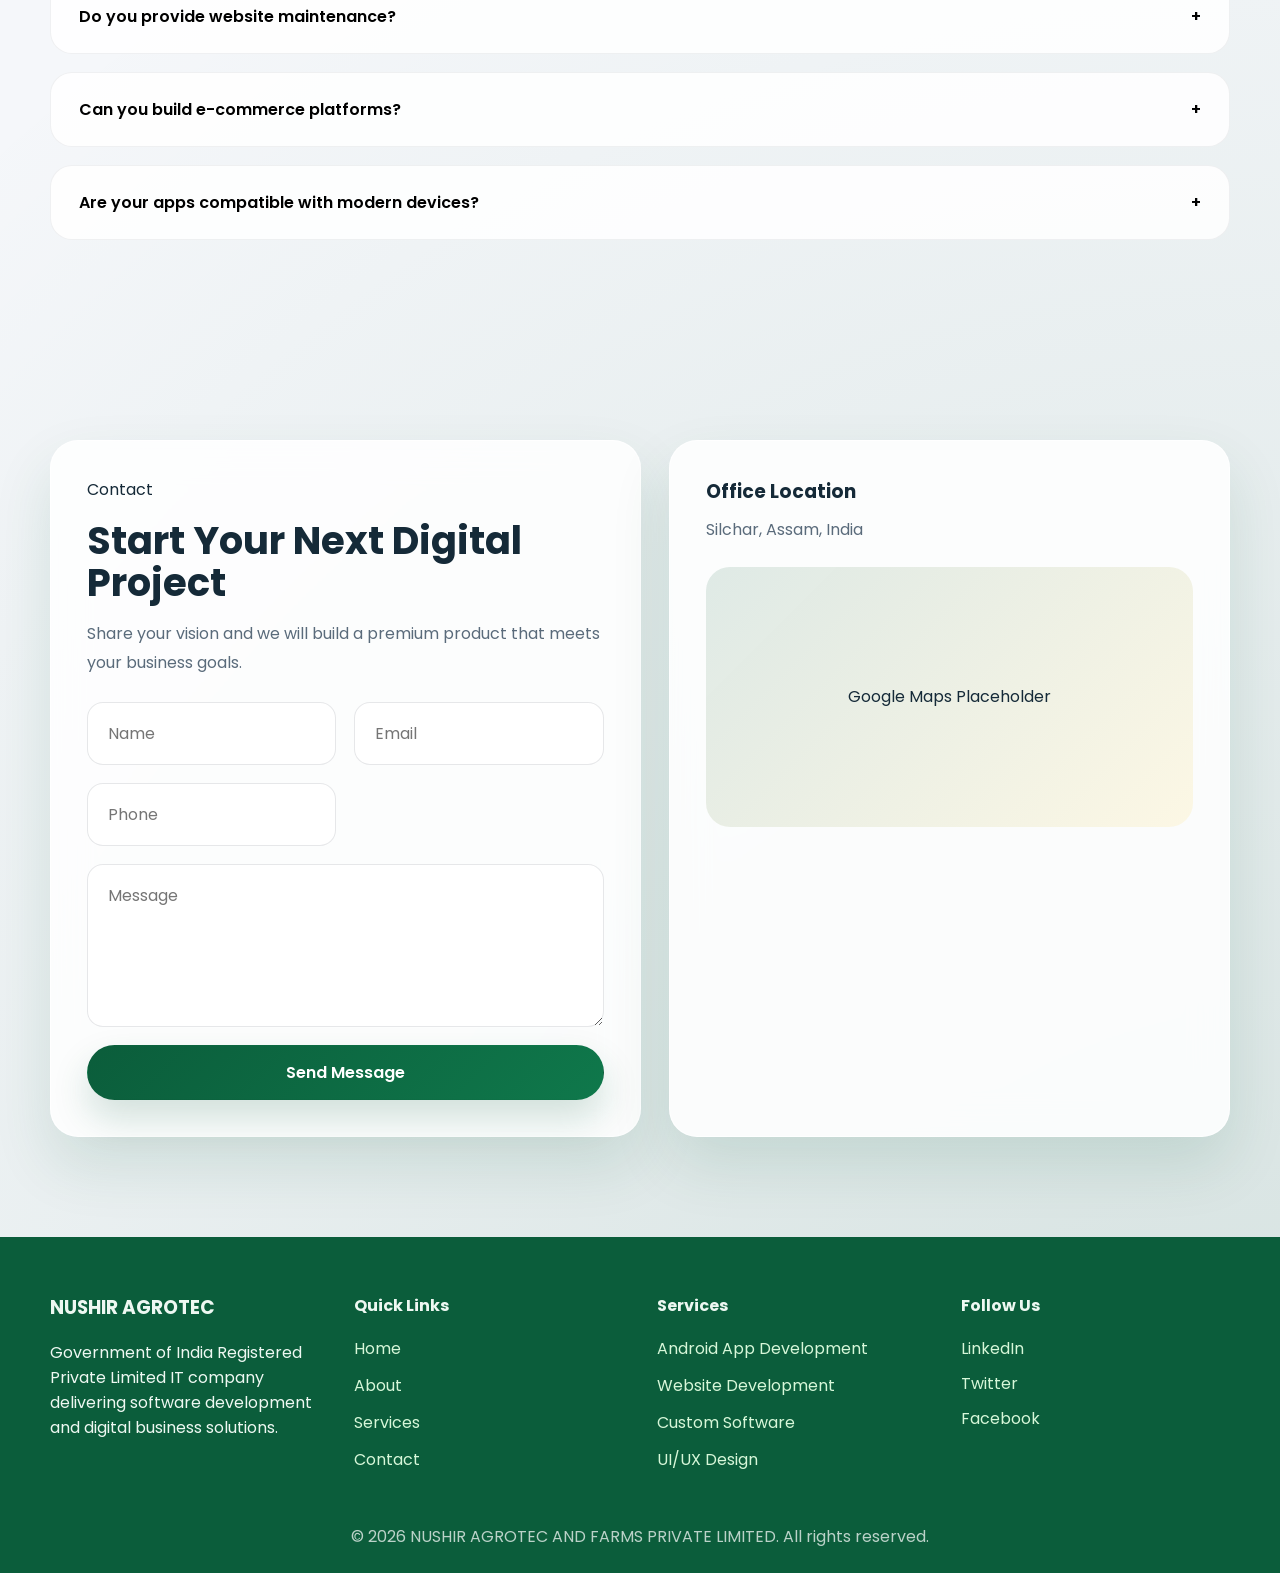
==== commit 88ba9d67: "Remove certificate section" ====
--- a/index.html
+++ b/index.html
@@ -40,7 +40,6 @@
       <a href="#home" class="nav-link">Home</a>
       <a href="#about" class="nav-link">About</a>
       <a href="#services" class="nav-link">Services</a>
-      <a href="#certificate" class="nav-link">Certificate</a>
       <a href="#why" class="nav-link">Why Choose Us</a>
       <a href="#contact" class="nav-link">Contact</a>
     </nav>
@@ -224,33 +223,6 @@
         <h3>Digital Business Solutions</h3>
         <p>Complete digital transformation services for modern businesses.</p>
       </article>
-    </div>
-  </div>
-</section>
-
-<section id="certificate" class="section certificate-section">
-  <div class="container section-grid">
-    <div class="certificate-card glass-card">
-      <span class="section-label">Certificate</span>
-      <h2>Government of India Registered</h2>
-      <p>Ministry of Corporate Affairs · Registered Private Limited Company</p>
-      <div class="certificate-details">
-        <div>
-          <span>Company Incorporated</span>
-          <strong>26 December 2021</strong>
-        </div>
-        <div>
-          <span>Registration</span>
-          <strong>Ministry of Corporate Affairs</strong>
-        </div>
-      </div>
-      <p class="certificate-note">Company registration information is used to build trust while protecting sensitive details.</p>
-      <a href="#contact" class="btn btn-primary">View Certificate</a>
-    </div>
-    <div class="certificate-visual glass-card">
-      <div class="certificate-placeholder">
-        <span>Certificate Image Placeholder</span>
-      </div>
     </div>
   </div>
 </section>
